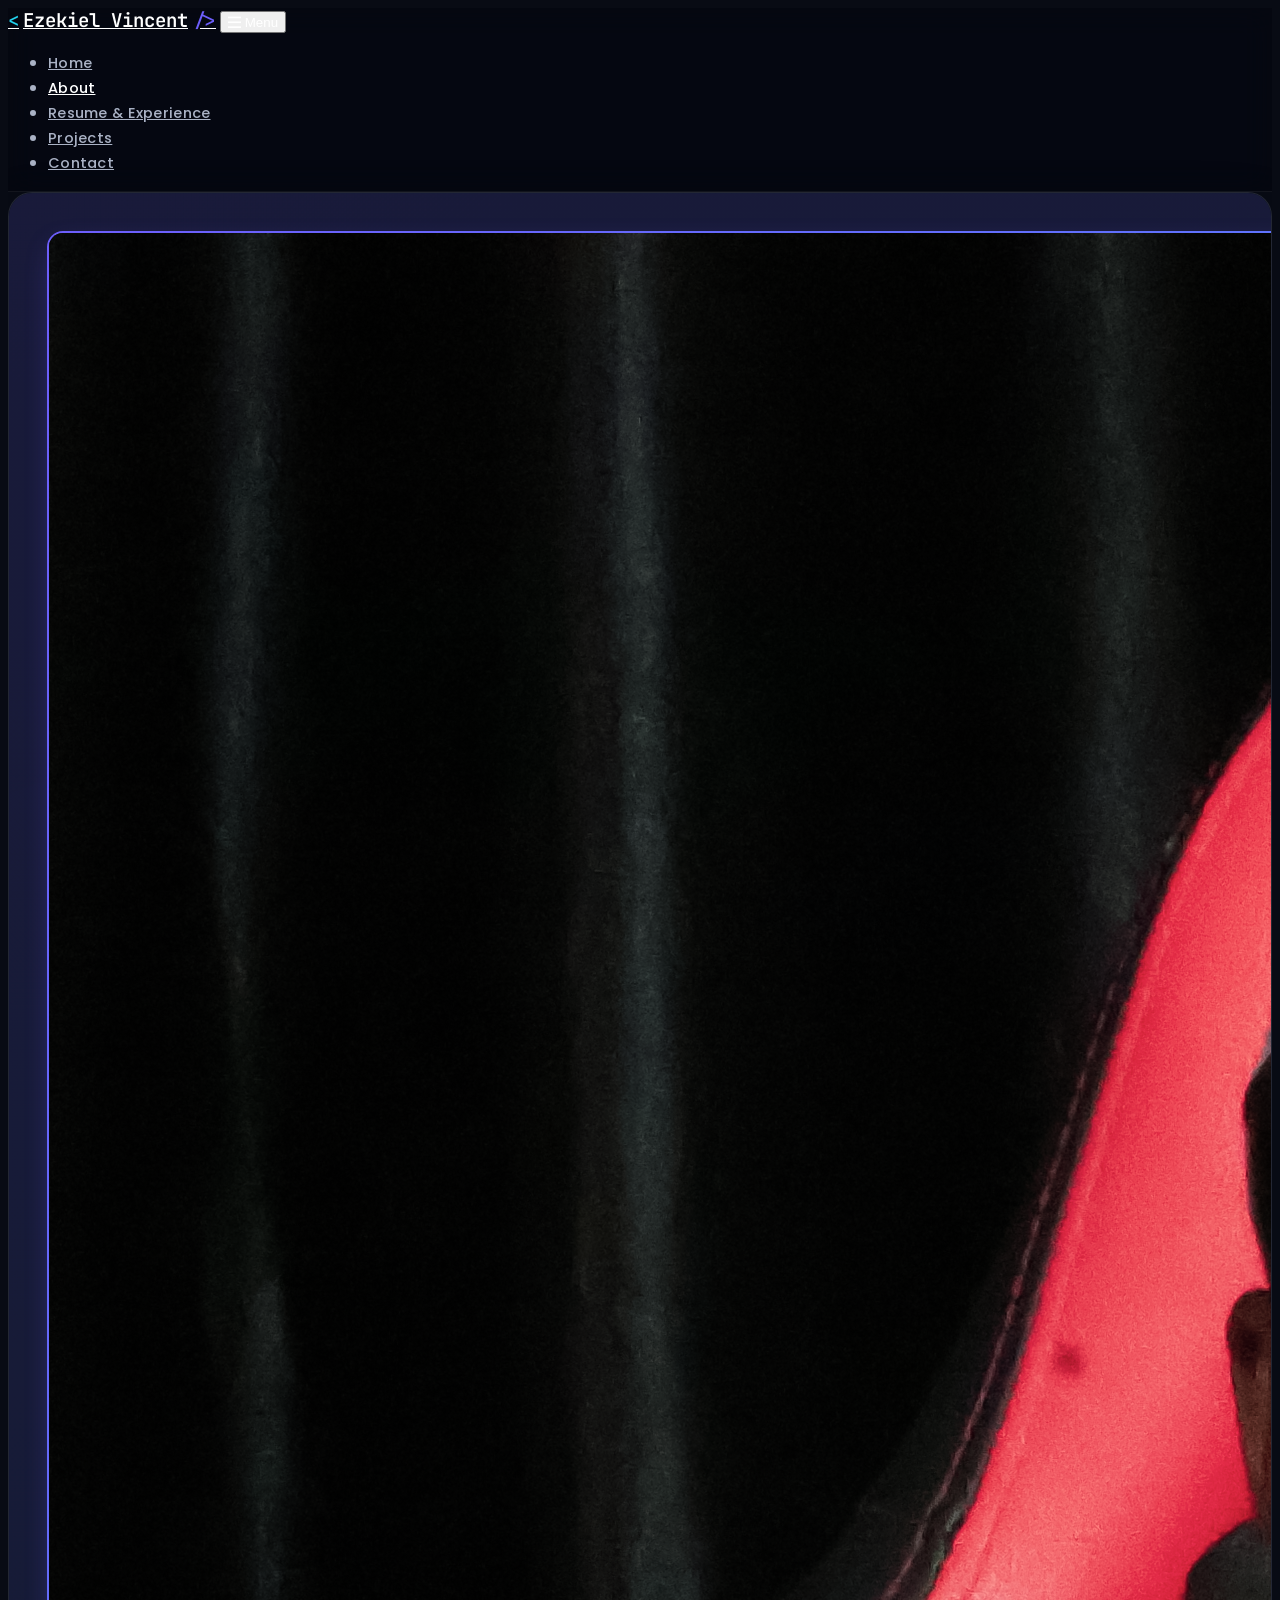
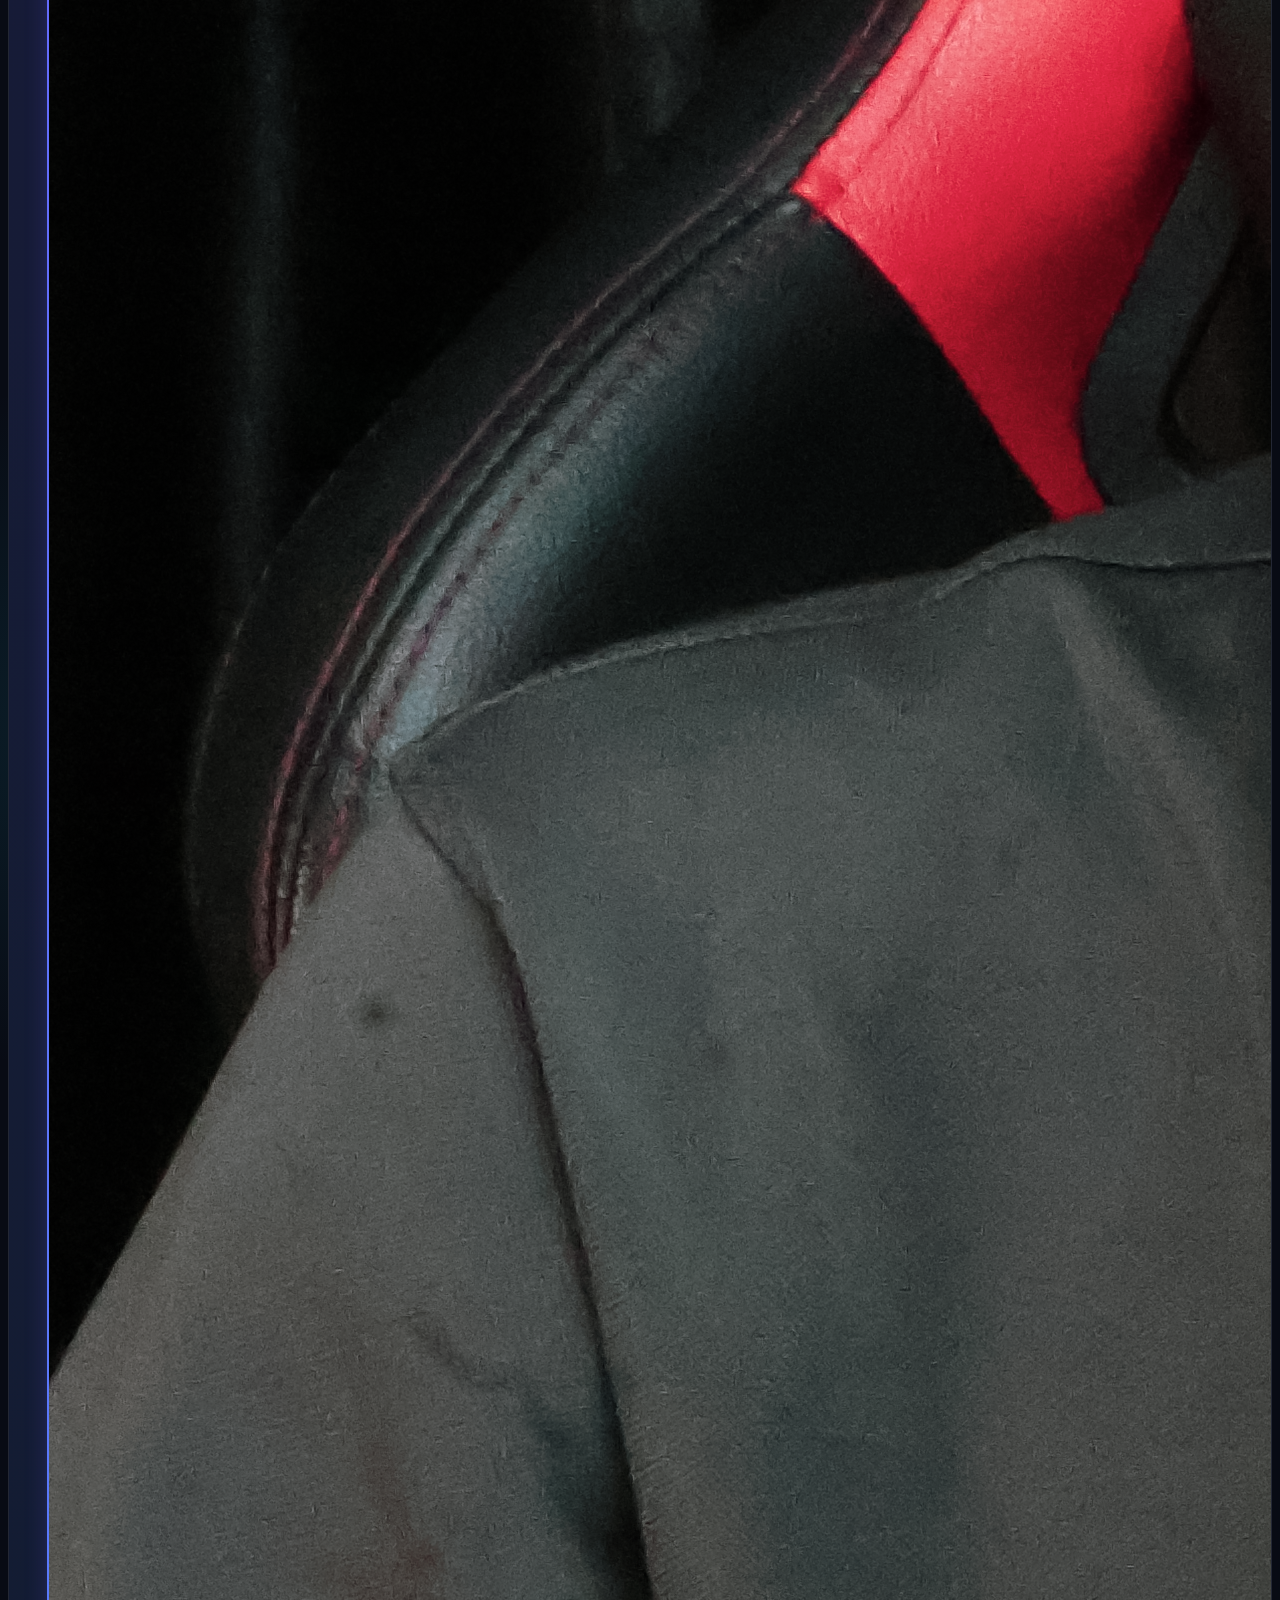
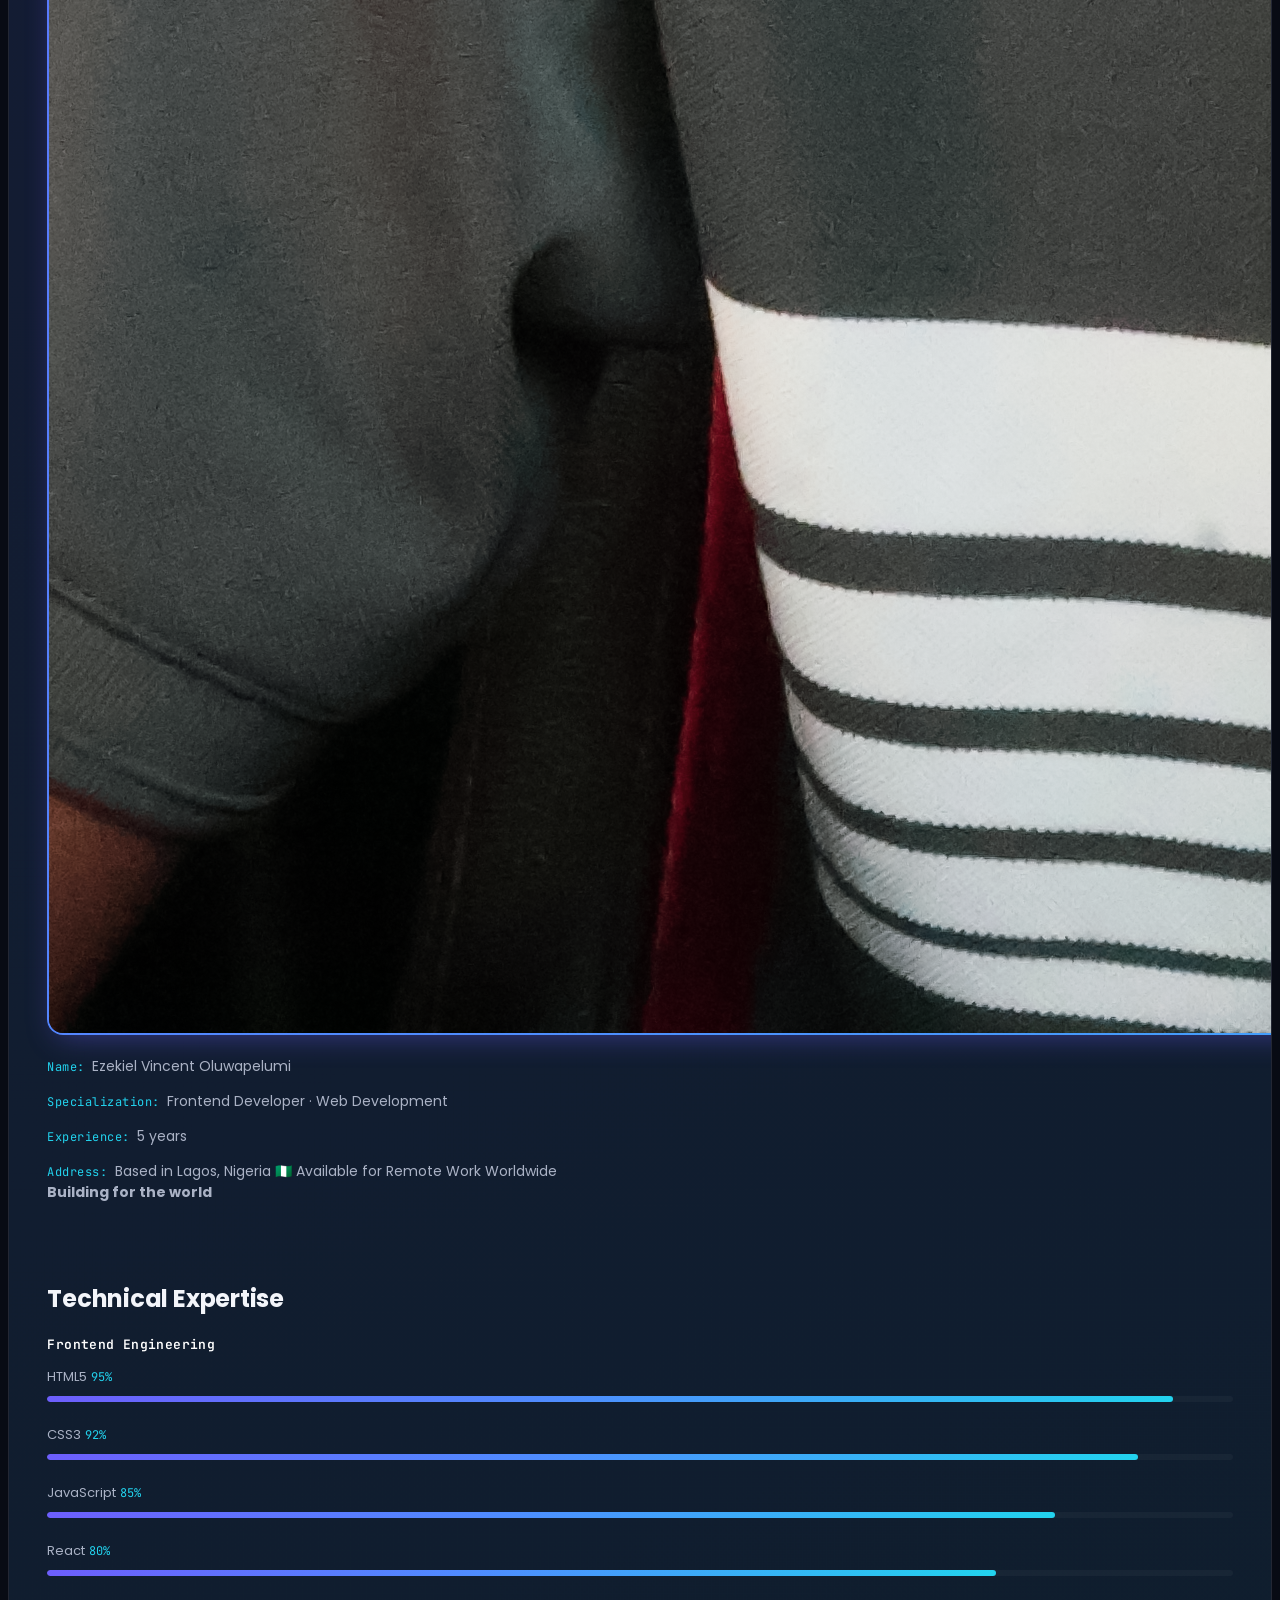
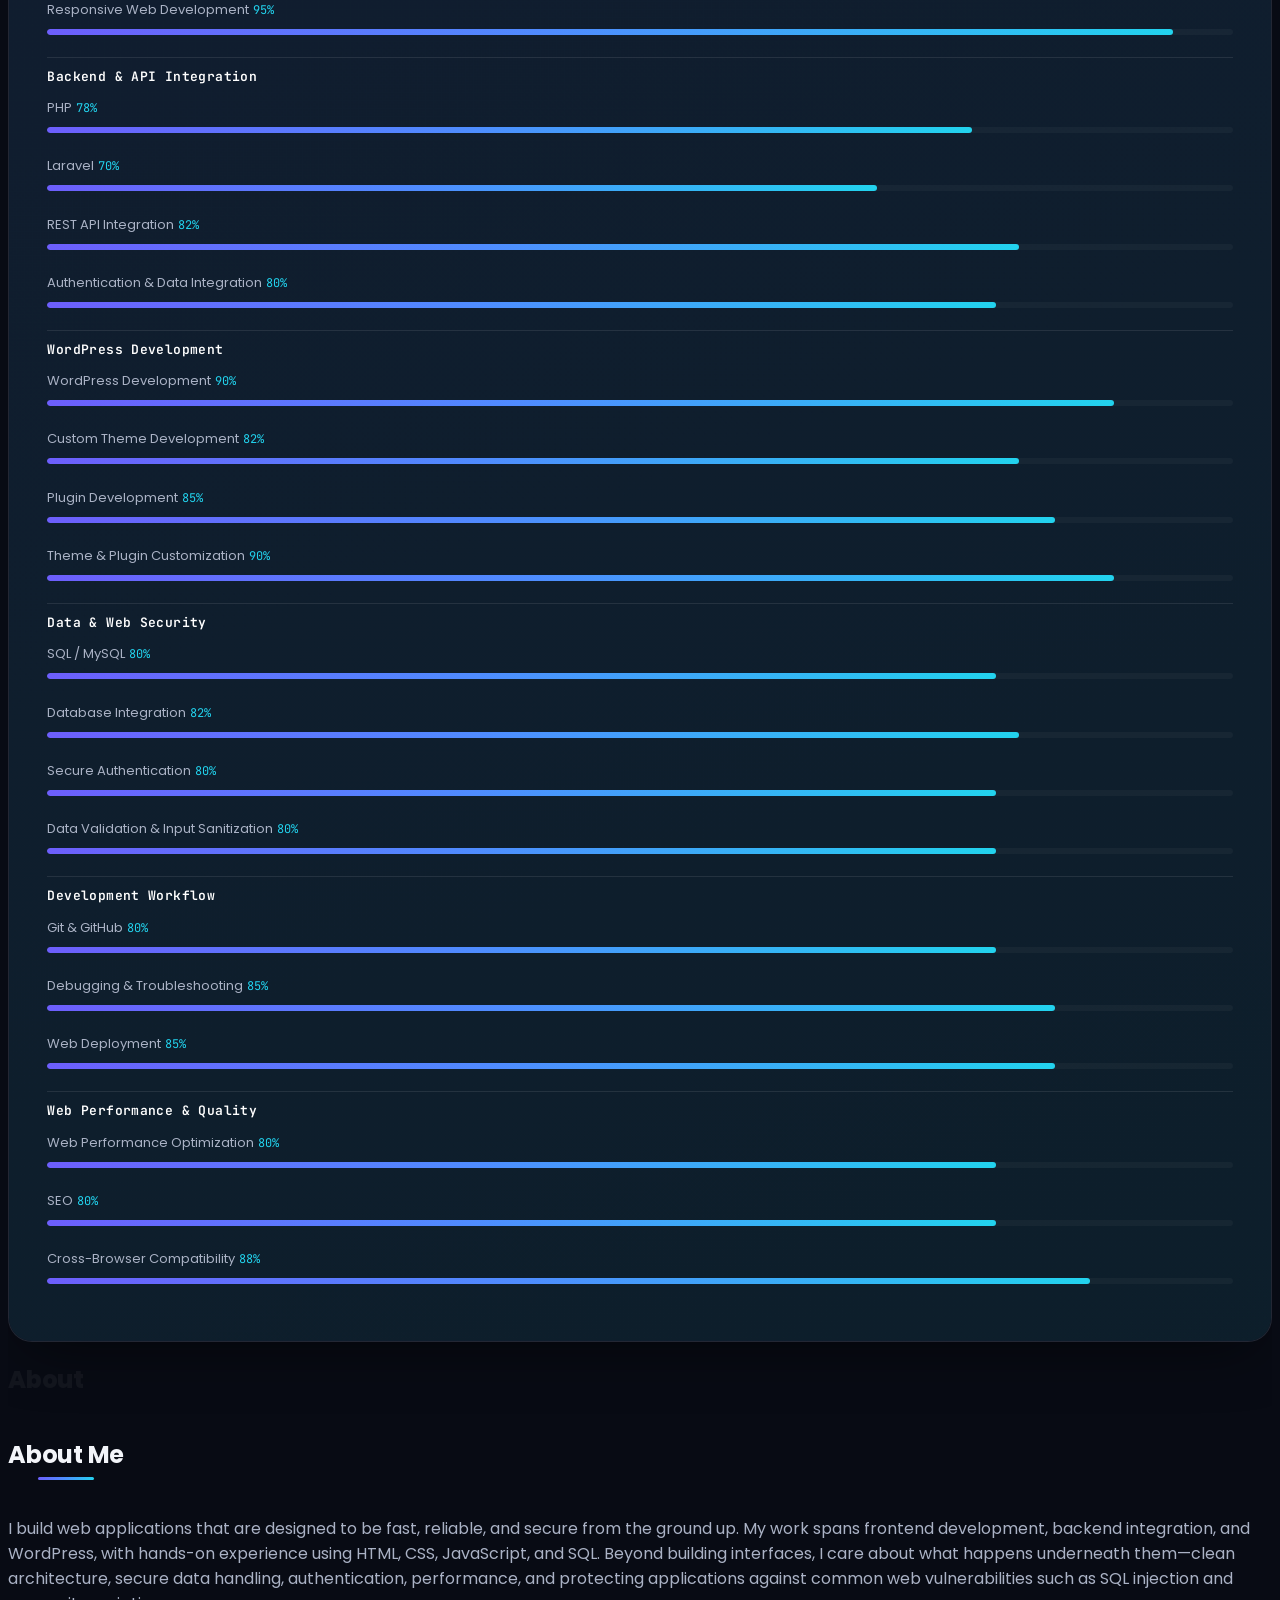
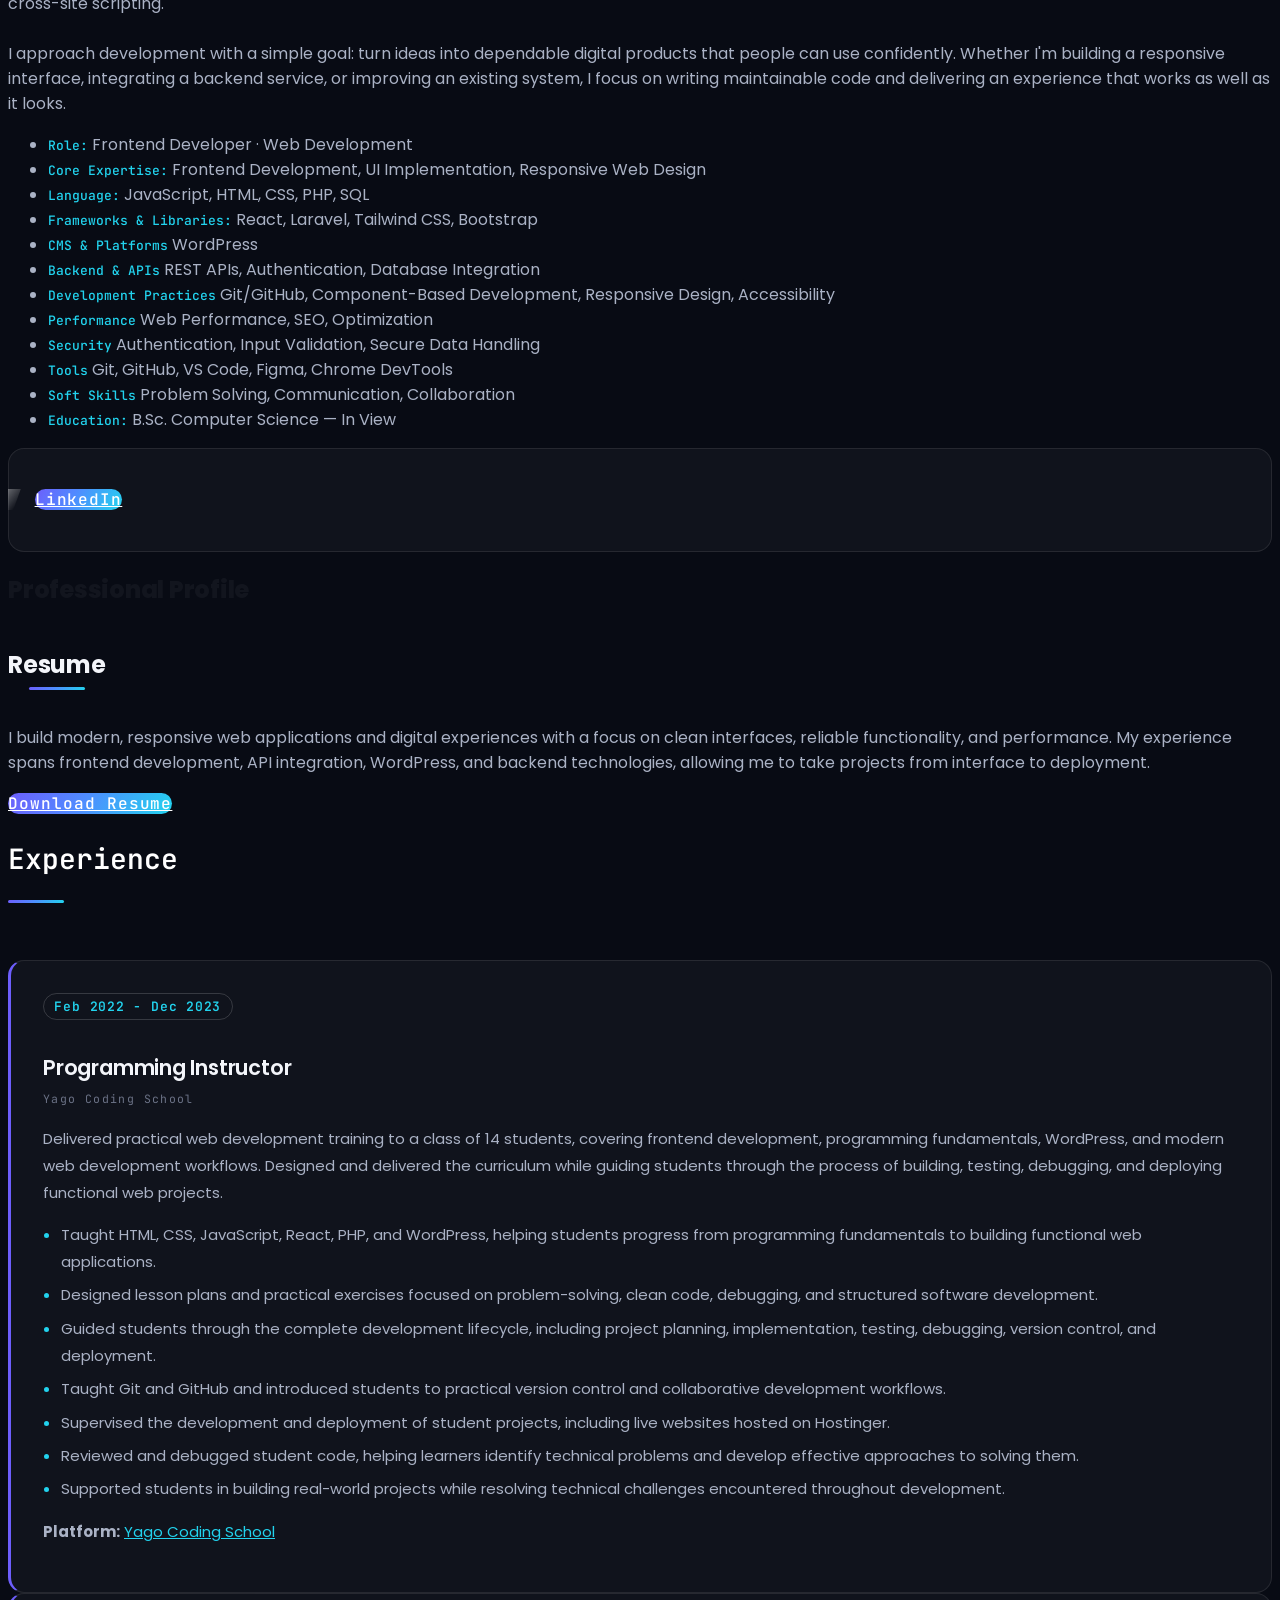
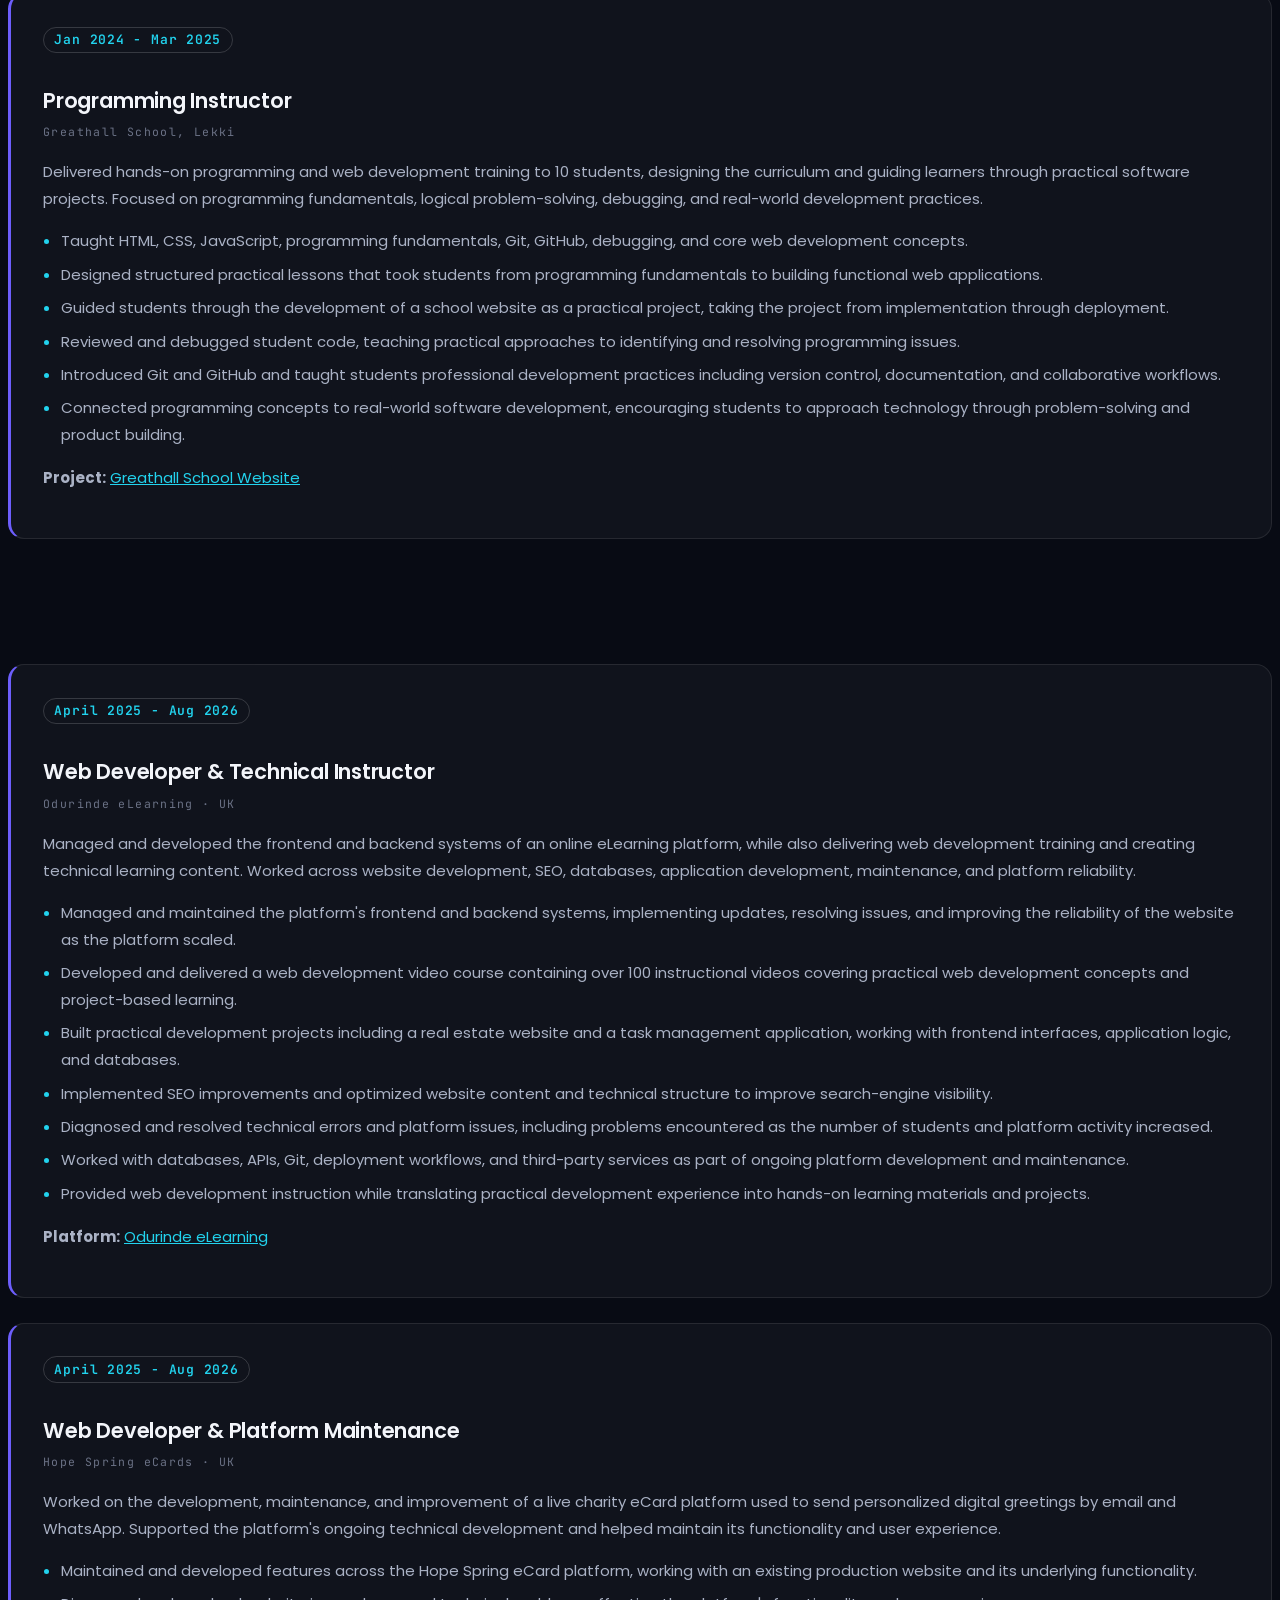
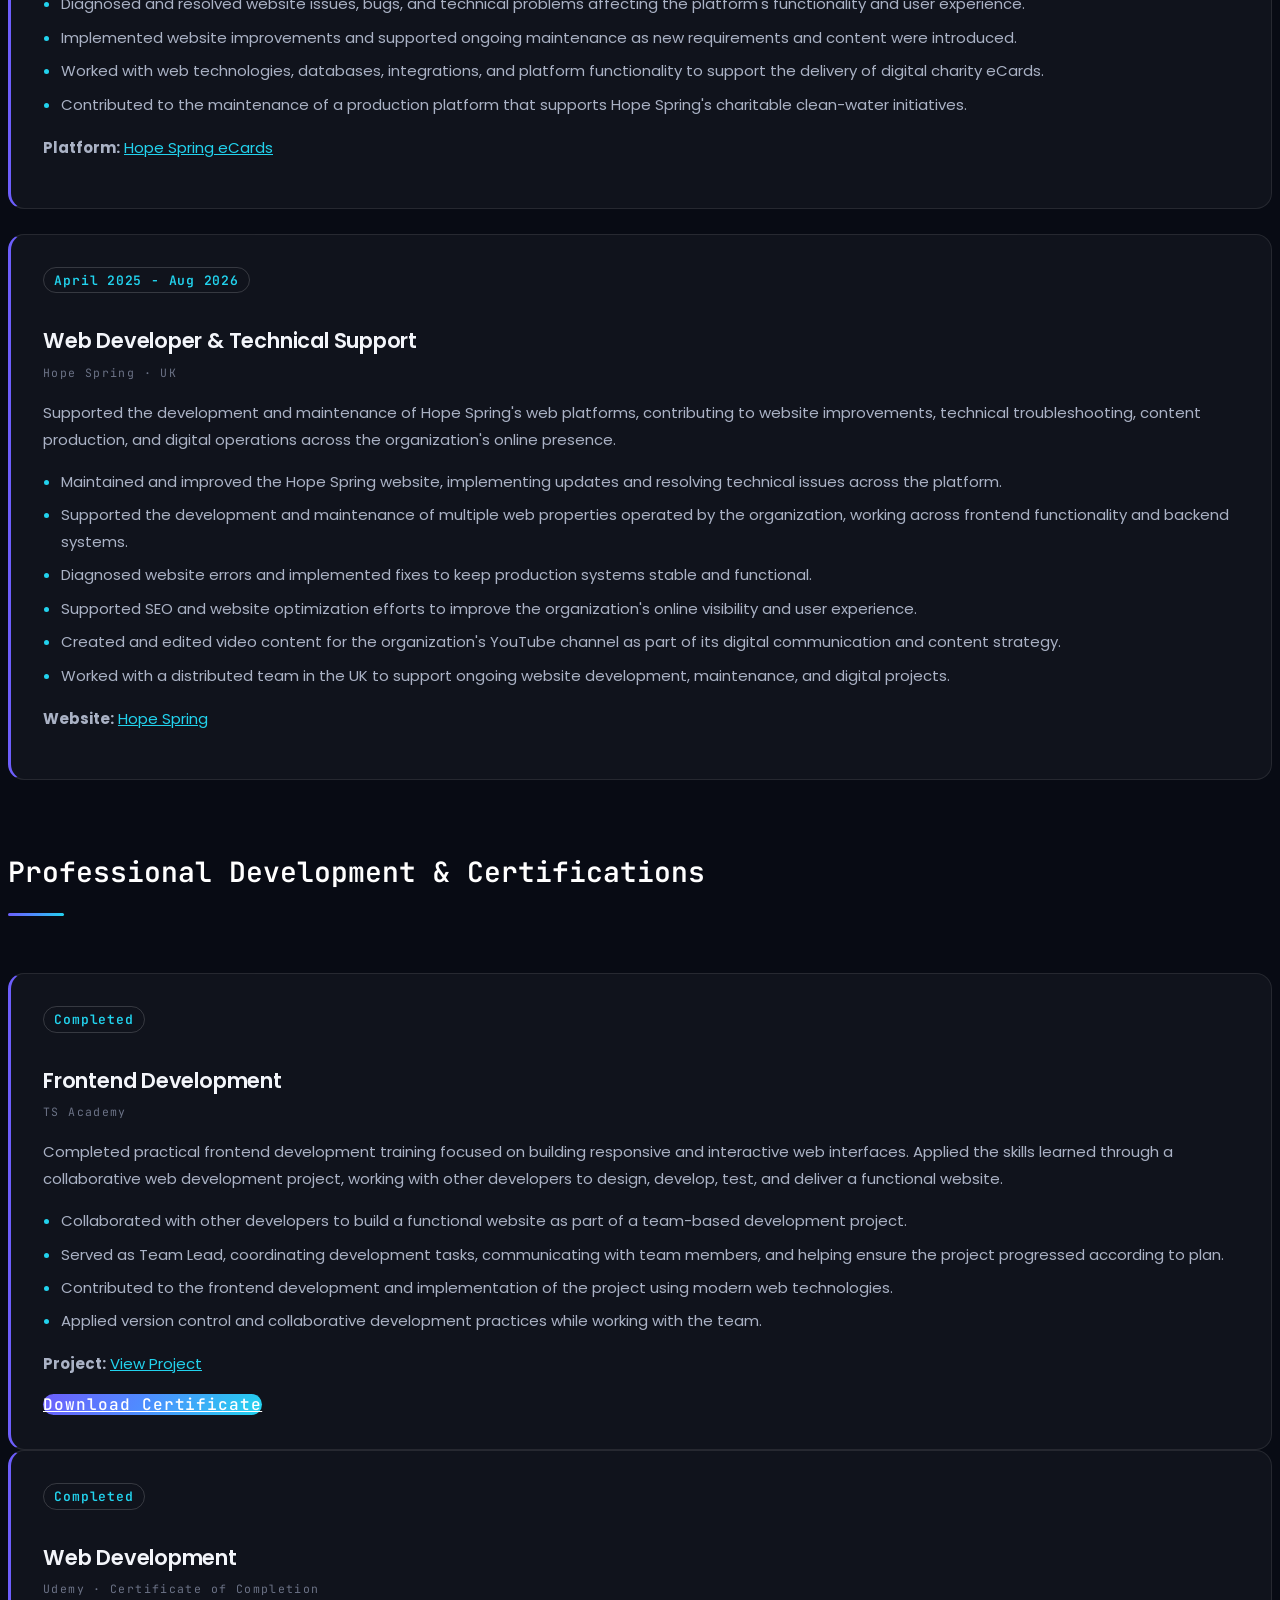
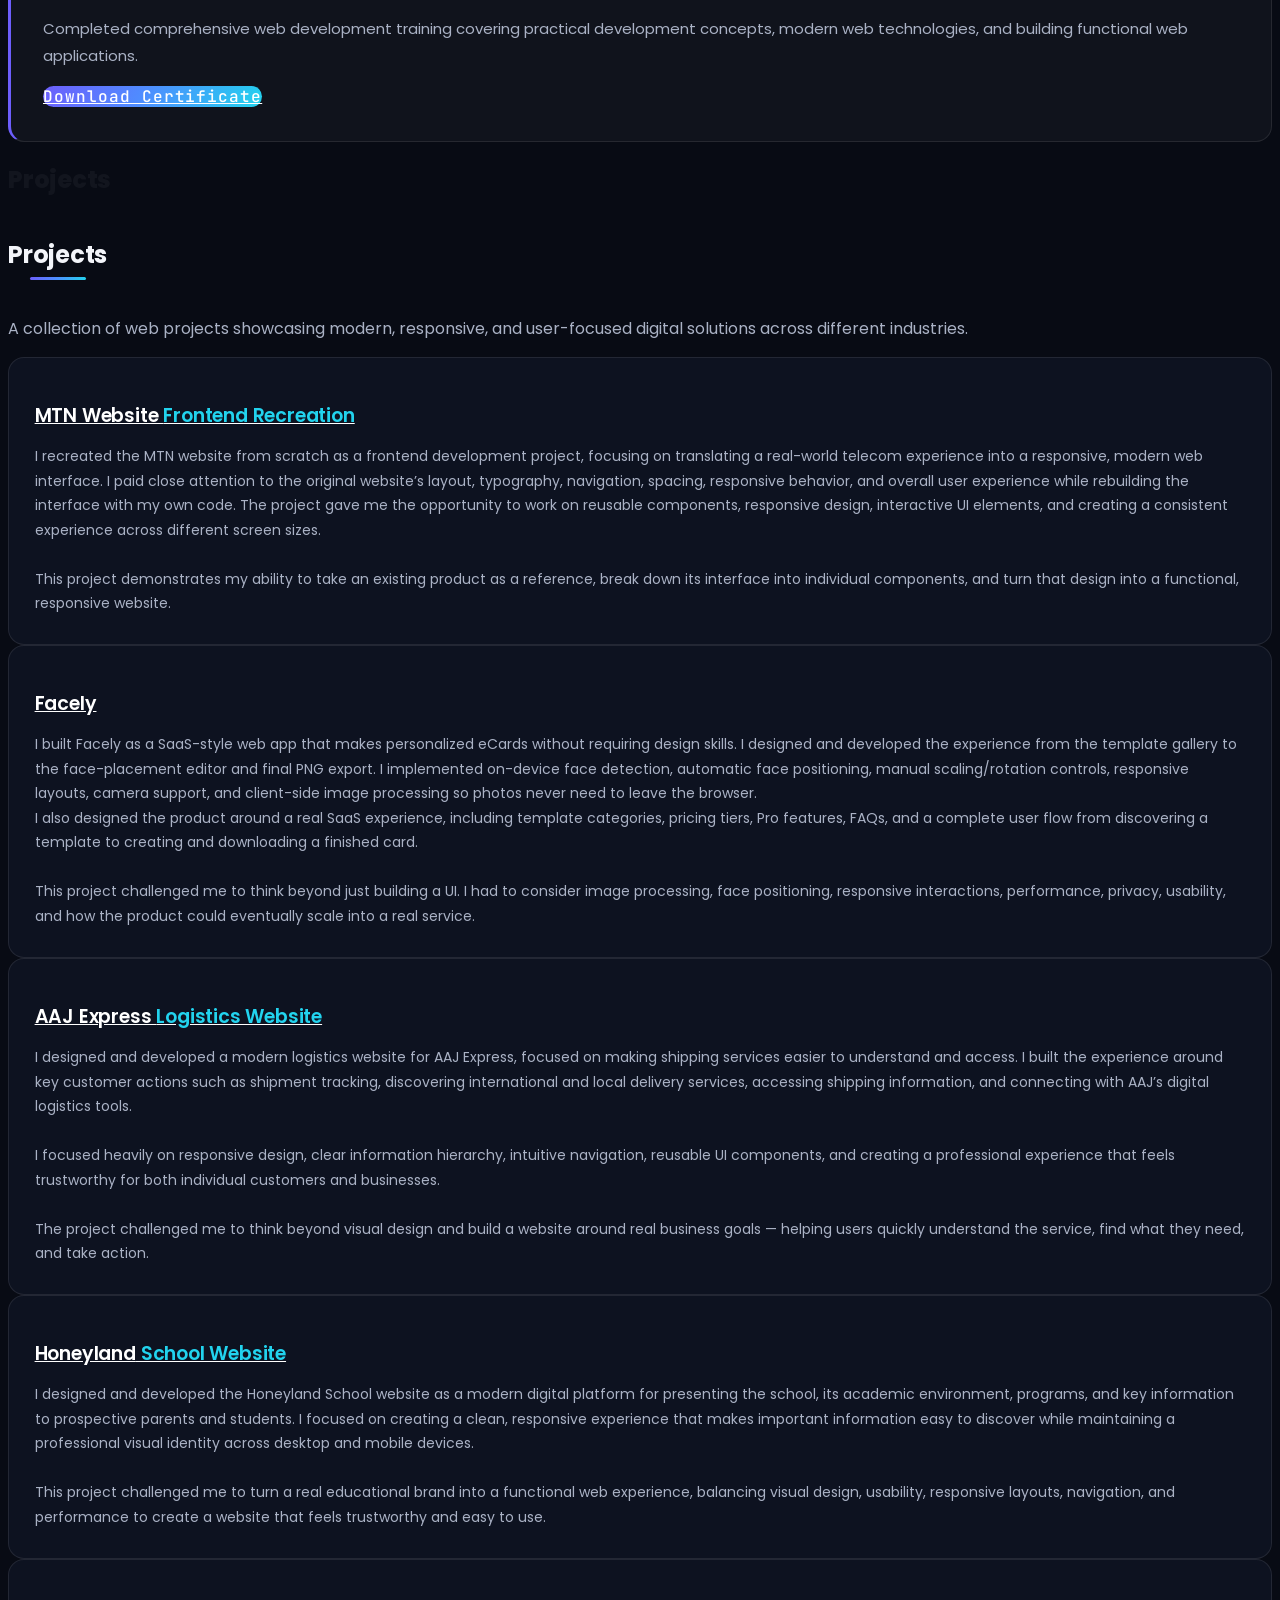
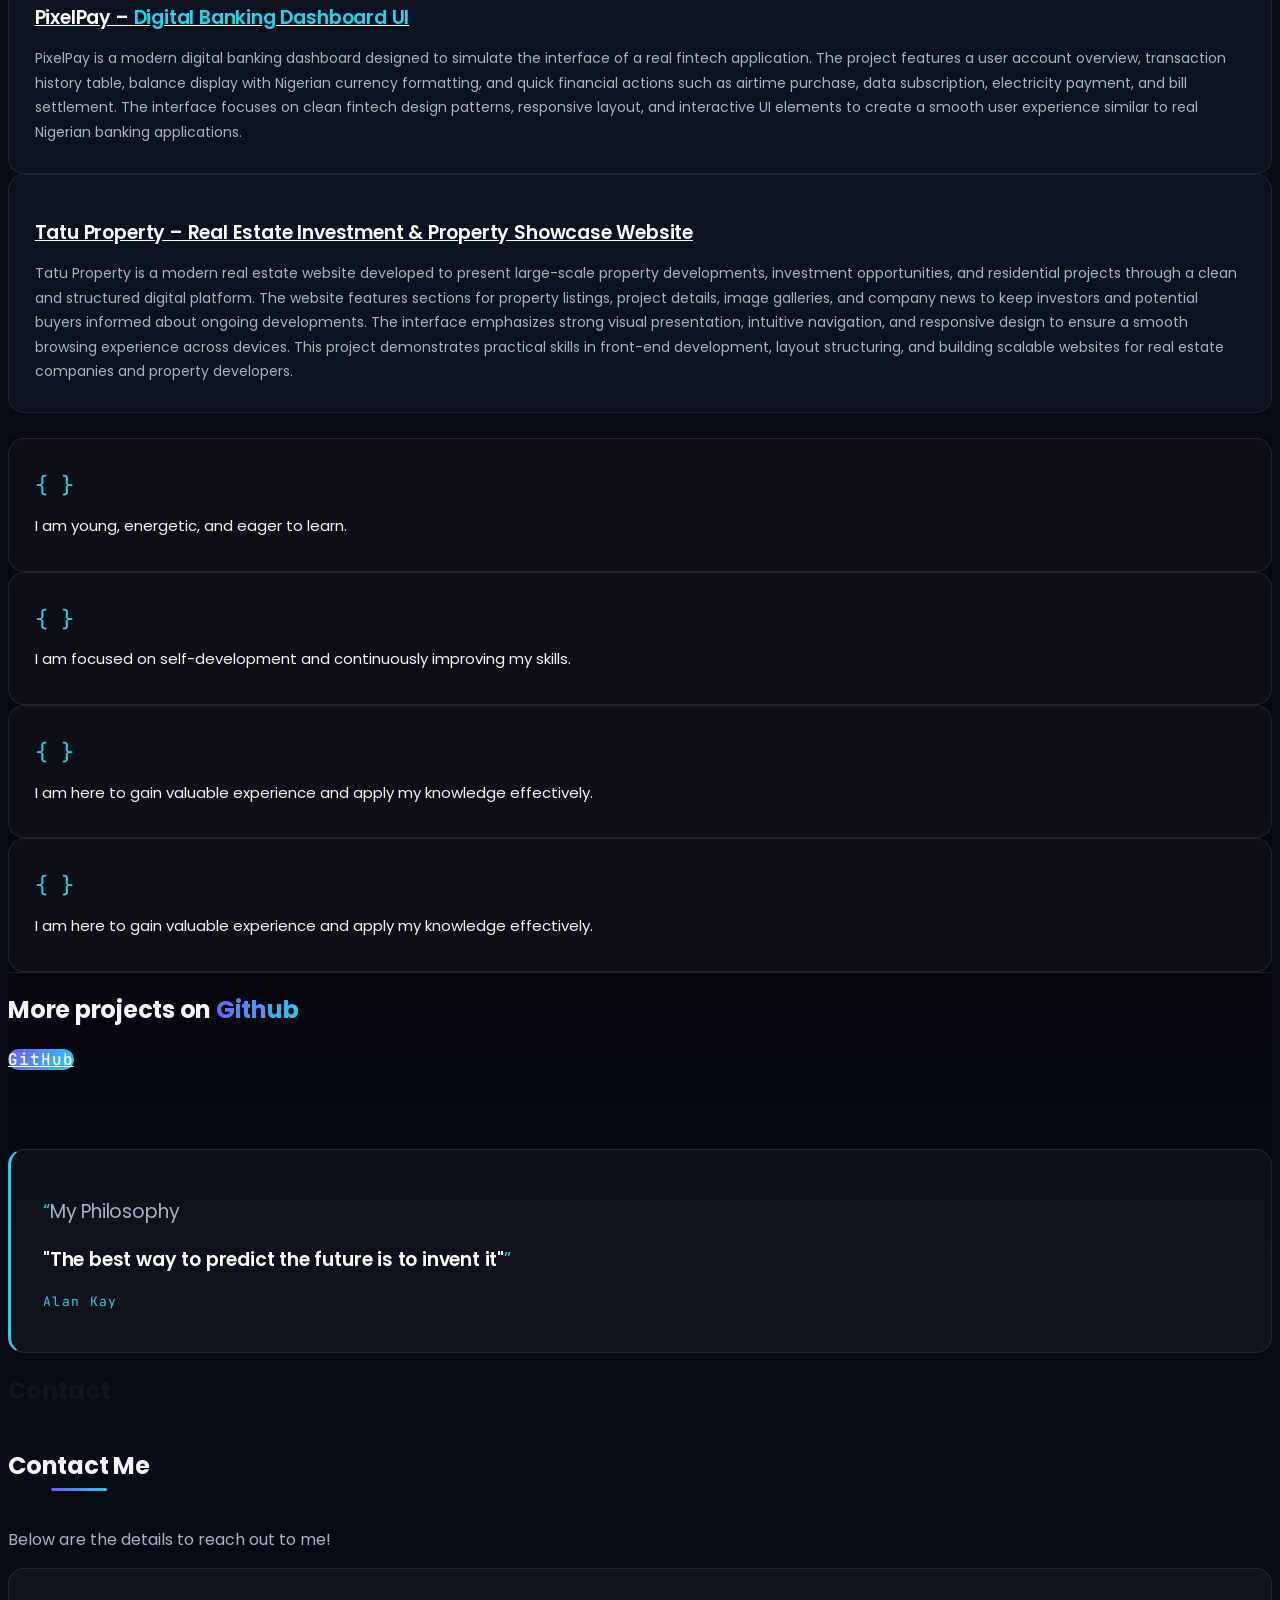
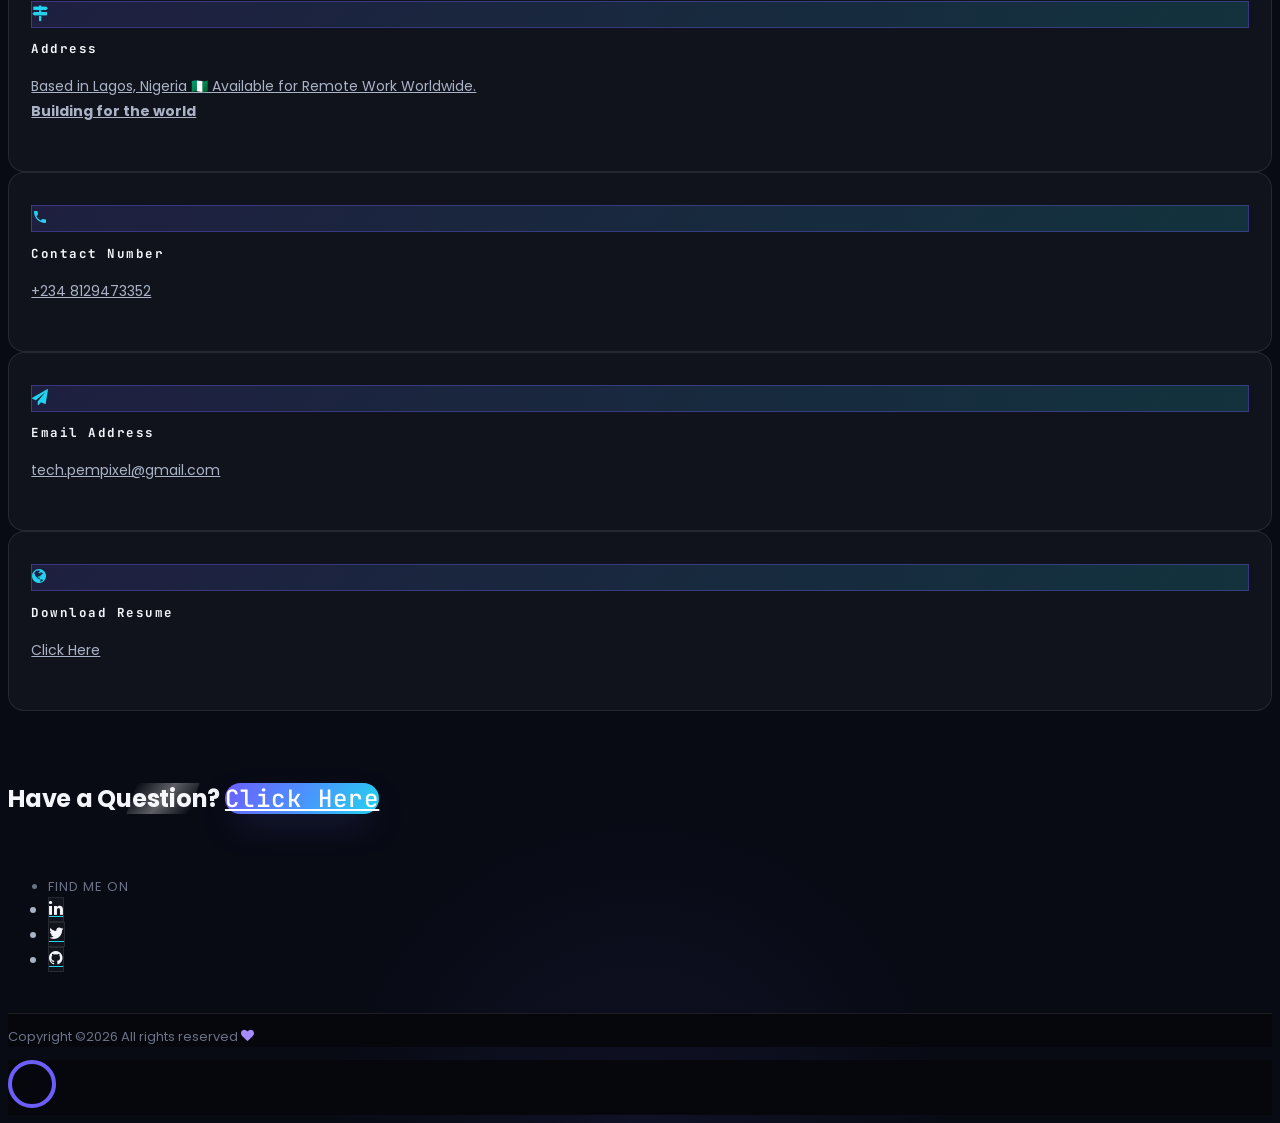
==== index.html @ 76e165cf "analytics feautures" ====
<!DOCTYPE html>
<html lang="en">
  <head>
    <title> Ezekiel Vincent Portfolio</title>

    <link rel="apple-touch-icon" sizes="180x180" href="/claude/favicon_io/apple-touch-icon.png">
    <link rel="icon" type="image/png" sizes="32x32" href="/claude/favicon_io/favicon-32x32.png">
    <link rel="icon" type="image/png" sizes="16x16" href="/claude/favicon_io/favicon-16x16.png">
    <link rel="manifest" href="/claude/favicon_io/site.webmanifest">

    <meta charset="utf-8">
    <meta name="viewport" content="width=device-width, initial-scale=1, shrink-to-fit=no">
    
    <link href="https://fonts.googleapis.com/css?family=Poppins:100,200,300,400,500,600,700,800,900" rel="stylesheet">
    <link href="https://fonts.googleapis.com/css2?family=JetBrains+Mono:wght@400;500;600&display=swap" rel="stylesheet">

    <link rel="stylesheet" href="css/open-iconic-bootstrap.min.css">
    <link rel="stylesheet" href="css/animate.css">
    
    <link rel="stylesheet" href="css/owl.carousel.min.css">
    <link rel="stylesheet" href="css/owl.theme.default.min.css">
    <link rel="stylesheet" href="css/magnific-popup.css">

    <link rel="stylesheet" href="css/aos.css">

    <link rel="stylesheet" href="css/ionicons.min.css">
    
    <link rel="stylesheet" href="css/flaticon.css">
    <link rel="stylesheet" href="css/icomoon.css">
    <link rel="stylesheet" href="css/style.css">



<style>

/*======================================
//--//-->   ABOUT
======================================*/

.about-mf .box-shadow-full {
  padding-top: 4rem;
  padding-bottom: 4rem;
}

.about-mf .about-img {
  margin-bottom: 2rem;
}

.about-mf .about-img img {
  margin-left: 10px;
}


.skill-mf .progress {
  /* background-color: #cde1f8; */
  margin: .5rem 0 1.2rem 0;
  border-radius: 0;
  height: .7rem;
}

.skill-mf .progress .progress-bar {
  height: .7rem;
  background-color: #ffbd39;
}


/* Animation styles */
#typing-animation {
  position: relative;
  font-size: 30px;
  font-weight: bold;
  color: rgb(255, 255, 255);
  overflow: hidden;
  white-space: nowrap;
  animation: typing 3s steps(20, end) infinite;
}

#typing-animation:before {
  content: "";
  /* position: absolute; */
  top: 0;
  left: 0;
  width: 0;
  height: 100%;
  background-color: #ccc;
  animation: typing-cursor 0.5s ease-in-out infinite;
}

@keyframes typing {
  from {
    width: 0;
  }
  to {
    width: 100%;
  }
}

@keyframes typing-cursor {
  from {
    width: 5px;
  }
  to {
    width: 0;
  }
}


/* project image zoom effect */

.zoom-effect {
  overflow: hidden;
  transition: transform 0.3s ease-out;
}

.zoom-effect:hover {
  transform: scale(1.1);
}


</style>

<link rel="stylesheet" href="css/redesign.css">

<!-- Vercel Web Analytics for HTML -->
<script>
  window.va = window.va || function () { (window.vaq = window.vaq || []).push(arguments); };
</script>
<script defer src="/_vercel/insights/script.js"></script>


  </head>
  <body data-spy="scroll" data-target=".site-navbar-target" data-offset="300">
	  
	  
    <nav class="navbar navbar-expand-lg navbar-dark ftco_navbar ftco-navbar-light site-navbar-target" id="ftco-navbar">
	    <div class="container">
	      <a class="navbar-brand" href="index.html">Ezekiel Vincent </a>
	      <button class="navbar-toggler js-fh5co-nav-toggle fh5co-nav-toggle" type="button" data-toggle="collapse" data-target="#ftco-nav" aria-controls="ftco-nav" aria-expanded="false" aria-label="Toggle navigation">
	        <span class="oi oi-menu"></span> Menu
	      </button>

	      <div class="collapse navbar-collapse" id="ftco-nav">
	        <ul class="navbar-nav nav ml-auto">
	          <li class="nav-item"><a href="#home-section" class="nav-link"><span>Home</span></a></li>
	          <li class="nav-item"><a href="#about-section" class="nav-link"><span>About</span></a></li>
	          <li class="nav-item"><a href="#resume-section" class="nav-link"><span>Resume & Experience</span></a></li>
	          <li class="nav-item"><a href="#project-section" class="nav-link"><span>Projects</span></a></li>
	          <li class="nav-item"><a href="#contact-section" class="nav-link"><span>Contact</span></a></li>
	        </ul>
	      </div>
	    </div>
	  </nav>
	  <section id="home-section" class="hero">
		  <div class="home-slider  owl-carousel">
	       <div class="slider-item ">
	      	<div class="overlay"></div>
	         <div class="container">
	          <div class="row d-md-flex no-gutters slider-text align-items-end justify-content-end" data-scrollax-parent="true">
				<div class="one-third js-fullheight order-md-last img" style="height: 300px; background-image: url(images/me.png);"> 
	          	 <div class="overlay"></div>
	          	</div>
		          <div class="one-forth d-flex  align-items-center ftco-animate" data-scrollax=" properties: { translateY: '70%' }">
		          	<div class="text">
		          		<span class="subheading">Your Next Web Developer Is Here!</span>
			            <h1 class="mb-4 mt-3">I'm <span>Ezekiel Vincent</span></h1>

						<!-- Element to contain animated typing -->
						<span id="typing-animation"></span>

						<script>

						const typingAnimationElement = document.getElementById('typing-animation');

						const typingTexts = [
						'Front-End Development',
						'Back-End Development',
						'Data management',
						'Wordpress Development',
						'SEO Integration',
						'UIUX Designer',
						'Website maintenance',
						'Theme and Plugin Customisation',
                        'Lead Generation',
                        'Email Marketing'
						];

						// Create a function to display the typing animation for a given text
						function playTypingAnimation(text) {
						// Loop through each character and add it to the element
						for (let i = 0; i < text.length; i++) {
							setTimeout(() => {
							typingAnimationElement.textContent += text[i];
							}, i * 200); // Increase the delay to slow down the typing animation
						}

						// Once the animation is complete, reset the text and start over
						setTimeout(() => {
							typingAnimationElement.textContent = '';
							playTypingAnimation(typingTexts[(typingTexts.indexOf(text) + 1) % typingTexts.length]);
						}, text.length * 200);
						}

						// Start the typing animation loop
						playTypingAnimation(typingTexts[0]);

						</script>

						<br>
						<br>
			            <h2>A Certified Web Developer</h2>
						<!-- <h2 class="d-flex" style="margin-bottom: 0">With over 5 years of experience</h2> -->
						<!-- <br> -->
			            <!-- <p><a href="https://www.youtube.com/@RishabhMishraOfficial" class="btn btn-primary py-3 px-4">YouTube</a> -->
							<p><a href="https://www.linkedin.com/in/ezekiel-vincent-635698315" class="btn btn-primary py-3 px-4">LinkedIn</a>  
							<a href="https://github.com/Pempixel-Web" class="btn btn-primary py-3 px-4">My works</a></p> <!-- for white and black buttonbtn btn-white btn-outline-white py-3 px-4-->
		            </div>
		          </div>
	        	</div>
	        </div>
	      </div>
		</div>
    </section>



    <section class="ftco-about img ftco-section ftco-no-pb" id="about-section">
    	<div class="container">
			<div class="row">
				<div class="row d-flex align-items-stretch">
				<!-- <div class="row d-flex"> -->
					<div class="col-md-6 col-lg-5 d-flex">
						<div class="img-about img d-flex align-items-stretch">
							<div class="overlay">
								<div class="row">
									<div class="col-sm-6 col-md-5">
									  <div class="about-img">
										<img src="images/me.png" class="img-fluid rounded b-shadow-a" alt="">
									  </div>
									</div>
									<!-- Details next to profile image -->
									<div class="col-sm-6 col-md-7">
									  <div class="about-info">
										<p><span class="title-s">Name: </span> <span> Ezekiel Vincent Oluwapelumi</span></p>
										<p><span class="title-s">Specialization: </span> <span>Frontend Developer · Web Development</span></p>
										<p><span class="title-s">Experience: </span> <span>5 years</span></p>
										<p><span class="title-s">Address: </span> <span>Based in Lagos, Nigeria 🇳🇬
Available for Remote Work Worldwide <br><b>Building for the world</b></span></p>
									  </div>
									</div>
								  </div>
<br>
<br>
								<h2 class="mb-4">Technical Expertise</h2>

<div class="skill-mf">

    <!-- Frontend Engineering -->
    <p class="title-s">Frontend Engineering</p>

    <span>HTML5</span>
    <span class="pull-right">95%</span>
    <div class="progress">
        <div class="progress-bar" role="progressbar" style="width: 95%;"
            aria-valuenow="95" aria-valuemin="0" aria-valuemax="100"></div>
    </div>

    <span>CSS3</span>
    <span class="pull-right">92%</span>
    <div class="progress">
        <div class="progress-bar" role="progressbar" style="width: 92%;"
            aria-valuenow="92" aria-valuemin="0" aria-valuemax="100"></div>
    </div>

    <span>JavaScript</span>
    <span class="pull-right">85%</span>
    <div class="progress">
        <div class="progress-bar" role="progressbar" style="width: 85%;"
            aria-valuenow="85" aria-valuemin="0" aria-valuemax="100"></div>
    </div>

    <span>React</span>
    <span class="pull-right">80%</span>
    <div class="progress">
        <div class="progress-bar" role="progressbar" style="width: 80%;"
            aria-valuenow="80" aria-valuemin="0" aria-valuemax="100"></div>
    </div>

    <span>Responsive Web Development</span>
    <span class="pull-right">95%</span>
    <div class="progress">
        <div class="progress-bar" role="progressbar" style="width: 95%;"
            aria-valuenow="95" aria-valuemin="0" aria-valuemax="100"></div>
    </div>

    <!-- Backend & API -->
    <p class="title-s mt-4">Backend & API Integration</p>

    <span>PHP</span>
    <span class="pull-right">78%</span>
    <div class="progress">
        <div class="progress-bar" role="progressbar" style="width: 78%;"
            aria-valuenow="78" aria-valuemin="0" aria-valuemax="100"></div>
    </div>

    <span>Laravel</span>
    <span class="pull-right">70%</span>
    <div class="progress">
        <div class="progress-bar" role="progressbar" style="width: 70%;"
            aria-valuenow="70" aria-valuemin="0" aria-valuemax="100"></div>
    </div>

    <span>REST API Integration</span>
    <span class="pull-right">82%</span>
    <div class="progress">
        <div class="progress-bar" role="progressbar" style="width: 82%;"
            aria-valuenow="82" aria-valuemin="0" aria-valuemax="100"></div>
    </div>

    <span>Authentication & Data Integration</span>
    <span class="pull-right">80%</span>
    <div class="progress">
        <div class="progress-bar" role="progressbar" style="width: 80%;"
            aria-valuenow="80" aria-valuemin="0" aria-valuemax="100"></div>
    </div>

    <!-- WordPress -->
    <p class="title-s mt-4">WordPress Development</p>

    <span>WordPress Development</span>
    <span class="pull-right">90%</span>
    <div class="progress">
        <div class="progress-bar" role="progressbar" style="width: 90%;"
            aria-valuenow="90" aria-valuemin="0" aria-valuemax="100"></div>
    </div>

    <span>Custom Theme Development</span>
    <span class="pull-right">82%</span>
    <div class="progress">
        <div class="progress-bar" role="progressbar" style="width: 82%;"
            aria-valuenow="82" aria-valuemin="0" aria-valuemax="100"></div>
    </div>

    <span>Plugin Development</span>
    <span class="pull-right">85%</span>
    <div class="progress">
        <div class="progress-bar" role="progressbar" style="width: 85%;"
            aria-valuenow="85" aria-valuemin="0" aria-valuemax="100"></div>
    </div>

    <span>Theme & Plugin Customization</span>
    <span class="pull-right">90%</span>
    <div class="progress">
        <div class="progress-bar" role="progressbar" style="width: 90%;"
            aria-valuenow="90" aria-valuemin="0" aria-valuemax="100"></div>
    </div>

    <!-- Data & Security -->
    <p class="title-s mt-4">Data & Web Security</p>

    <span>SQL / MySQL</span>
    <span class="pull-right">80%</span>
    <div class="progress">
        <div class="progress-bar" role="progressbar" style="width: 80%;"
            aria-valuenow="80" aria-valuemin="0" aria-valuemax="100"></div>
    </div>

    <span>Database Integration</span>
    <span class="pull-right">82%</span>
    <div class="progress">
        <div class="progress-bar" role="progressbar" style="width: 82%;"
            aria-valuenow="82" aria-valuemin="0" aria-valuemax="100"></div>
    </div>

    <span>Secure Authentication</span>
    <span class="pull-right">80%</span>
    <div class="progress">
        <div class="progress-bar" role="progressbar" style="width: 80%;"
            aria-valuenow="80" aria-valuemin="0" aria-valuemax="100"></div>
    </div>

    <span>Data Validation & Input Sanitization</span>
    <span class="pull-right">80%</span>
    <div class="progress">
        <div class="progress-bar" role="progressbar" style="width: 80%;"
            aria-valuenow="80" aria-valuemin="0" aria-valuemax="100"></div>
    </div>

    <!-- Development Workflow -->
    <p class="title-s mt-4">Development Workflow</p>

    <span>Git & GitHub</span>
    <span class="pull-right">80%</span>
    <div class="progress">
        <div class="progress-bar" role="progressbar" style="width: 80%;"
            aria-valuenow="80" aria-valuemin="0" aria-valuemax="100"></div>
    </div>

    <span>Debugging & Troubleshooting</span>
    <span class="pull-right">85%</span>
    <div class="progress">
        <div class="progress-bar" role="progressbar" style="width: 85%;"
            aria-valuenow="85" aria-valuemin="0" aria-valuemax="100"></div>
    </div>

    <span>Web Deployment</span>
    <span class="pull-right">85%</span>
    <div class="progress">
        <div class="progress-bar" role="progressbar" style="width: 85%;"
            aria-valuenow="85" aria-valuemin="0" aria-valuemax="100"></div>
    </div>

    <!-- Web Quality -->
    <p class="title-s mt-4">Web Performance & Quality</p>

    <span>Web Performance Optimization</span>
    <span class="pull-right">80%</span>
    <div class="progress">
        <div class="progress-bar" role="progressbar" style="width: 80%;"
            aria-valuenow="80" aria-valuemin="0" aria-valuemax="100"></div>
    </div>

    <span>SEO</span>
    <span class="pull-right">80%</span>
    <div class="progress">
        <div class="progress-bar" role="progressbar" style="width: 80%;"
            aria-valuenow="80" aria-valuemin="0" aria-valuemax="100"></div>
    </div>

    <span>Cross-Browser Compatibility</span>
    <span class="pull-right">88%</span>
    <div class="progress">
        <div class="progress-bar" role="progressbar" style="width: 88%;"
            aria-valuenow="88" aria-valuemin="0" aria-valuemax="100"></div>
    </div>

</div>
								  <!-- Development Tools -->
							</div>
						</div>
					</div>
					
					<div class="col-md-6 col-lg-7 pl-lg-5 pb-5">
						<div class="row justify-content-start pb-3">
							<div class="col-md-12 heading-section ftco-animate">
								
								<h1 class="big">About</h1>
								<h2 class="mb-4">About Me</h2>
								
								<p>
									I build web applications that are designed to be fast, reliable, and secure from the ground up. My work spans frontend development, backend integration, and WordPress, with hands-on experience using HTML, CSS, JavaScript, and SQL.

Beyond building interfaces, I care about what happens underneath them—clean architecture, secure data handling, authentication, performance, and protecting applications against common web vulnerabilities such as SQL injection and cross-site scripting.
<br>
<br>
I approach development with a simple goal: turn ideas into dependable digital products that people can use confidently. Whether I'm building a responsive interface, integrating a backend service, or improving an existing system, I focus on writing maintainable code and delivering an experience that works as well as it looks.

								</p>
								<ul class="about-info mt-4 px-md-0 px-2">
									<li class="d-flex"><span>Role:</span> <span>Frontend Developer · Web Development</span></li>
									<li class="d-flex"><span>Core Expertise:</span> <span>Frontend Development, UI Implementation, Responsive Web Design</span></li>
									<li class="d-flex"><span>Language:</span> <span>JavaScript, HTML, CSS, PHP, SQL</span></li>
									<li class="d-flex"><span>Frameworks & Libraries:</span> <span>React, Laravel, Tailwind CSS, Bootstrap</span></li>
									<li class="d-flex"><span>CMS & Platforms</span> <span>WordPress</span></li>
									<li class="d-flex"><span>Backend & APIs</span> <span>REST APIs, Authentication, Database Integration</span></li>
									<li class="d-flex"><span>Development Practices</span> <span>Git/GitHub, Component-Based Development, Responsive Design, Accessibility</span></li>
									<li class="d-flex"><span>Performance</span> <span>Web Performance, SEO, Optimization</span></li>
									<li class="d-flex"><span>Security</span> <span>Authentication, Input Validation, Secure Data Handling</span></li>
									<li class="d-flex"><span>Tools</span> <span>Git, GitHub, VS Code, Figma, Chrome DevTools</span></li>
									<li class="d-flex"><span>Soft Skills</span> <span>Problem Solving, Communication, Collaboration</span></li>
									<li class="d-flex"><span>Education:</span> <span>B.Sc. Computer Science — In View</span></li>
																	</ul>
							</div>
						</div>


						<div class="counter-wrap ftco-animate d-flex mt-md-3">
							<div class="textI'">
								<!-- <p class="mb-4">
									<span class="number" data-number="4">0</span> <span>+</span>
									<span>&nbsp; Projects completed</span>
								</p> -->
								<p><a href="https://www.linkedin.com/in/ezekiel-vincent-635698315" class="btn btn-primary py-3 px-3">LinkedIn</a></p>
							</div>
						</div>
					</div>
				</div>
			</div>
		</div>
    </section>



	
    <section class="ftco-section ftco-no-pb" id="resume-section">
    	<div class="container">
    		<div class="row justify-content-center pb-5">
          <div class="col-md-10 heading-section text-center ftco-animate">
          	<h1 class="big big-2">Professional Profile</h1>
            <h2 class="mb-4">Resume</h2>
            <p>I build modern, responsive web applications and digital experiences with a focus on clean interfaces, reliable functionality, and performance. My experience spans frontend development, API integration, WordPress, and backend technologies, allowing me to take projects from interface to deployment.</p>
			<div class="row justify-content-center mt-5">
				<div class="col-md-6 text-center ftco-animate">
					<p><a href="https://drive.google.com/file/d/14lGkr-fkpWCv7ZLXQa_A-XYrLDye-sKT/view?usp=sharing" class="btn btn-primary py-3 px-3">Download Resume</a></p>
				</div>
			</div>
          </div>
        </div>


		<div class="row">
			<h1 class="big-4">Experience</h1>
			<div class="underline"></div>
		</div>
		<br>
		
		<div class="row">

    <!-- Yago Coding School -->
    <div class="col-md-6">
        <div class="resume-wrap ftco-animate">
            <span class="date">Feb 2022 - Dec 2023</span>

            <h2>Programming Instructor</h2>
            <span class="position">Yago Coding School</span>

            <p class="mt-4">
                Delivered practical web development training to a class of 14 students,
                covering frontend development, programming fundamentals, WordPress,
                and modern web development workflows. Designed and delivered the
                curriculum while guiding students through the process of building,
                testing, debugging, and deploying functional web projects.
            </p>

            <ul>
                <li>
                    Taught HTML, CSS, JavaScript, React, PHP, and WordPress,
                    helping students progress from programming fundamentals to
                    building functional web applications.
                </li>

                <li>
                    Designed lesson plans and practical exercises focused on
                    problem-solving, clean code, debugging, and structured
                    software development.
                </li>

                <li>
                    Guided students through the complete development lifecycle,
                    including project planning, implementation, testing,
                    debugging, version control, and deployment.
                </li>

                <li>
                    Taught Git and GitHub and introduced students to practical
                    version control and collaborative development workflows.
                </li>

                <li>
                    Supervised the development and deployment of student projects,
                    including live websites hosted on Hostinger.
                </li>

                <li>
                    Reviewed and debugged student code, helping learners identify
                    technical problems and develop effective approaches to solving them.
                </li>

                <li>
                    Supported students in building real-world projects while
                    resolving technical challenges encountered throughout development.
                </li>
            </ul>

			            <p class="mt-3">
                <strong>Platform:</strong>
                <a href="https://codingschool.ng/" target="_blank" rel="noopener noreferrer">
                    Yago Coding School
                </a>
            </p>

        </div>
    </div>


    <!-- Greathall School -->
    <div class="col-md-6">
        <div class="resume-wrap ftco-animate">
            <span class="date">Jan 2024 - Mar 2025</span>

            <h2>Programming Instructor</h2>
            <span class="position">Greathall School, Lekki</span>

            <p class="mt-4">
                Delivered hands-on programming and web development training to
                10 students, designing the curriculum and guiding learners through
                practical software projects. Focused on programming fundamentals,
                logical problem-solving, debugging, and real-world development practices.
            </p>

            <ul>
                <li>
                    Taught HTML, CSS, JavaScript, programming fundamentals,
                    Git, GitHub, debugging, and core web development concepts.
                </li>

                <li>
                    Designed structured practical lessons that took students
                    from programming fundamentals to building functional web applications.
                </li>

                <li>
                    Guided students through the development of a school website
                    as a practical project, taking the project from implementation
                    through deployment.
                </li>

                <li>
                    Reviewed and debugged student code, teaching practical approaches
                    to identifying and resolving programming issues.
                </li>

                <li>
                    Introduced Git and GitHub and taught students professional
                    development practices including version control, documentation,
                    and collaborative workflows.
                </li>

                <li>
                    Connected programming concepts to real-world software development,
                    encouraging students to approach technology through problem-solving
                    and product building.
                </li>
            </ul>

            <p class="mt-3">
                <strong>Project:</strong>
                <a href="https://www.greathallschool.com/" target="_blank" rel="noopener noreferrer">
                    Greathall School Website
                </a>
            </p>

        </div>
    </div>
<br>

<br>
<br>
<br>
<br>

    <!-- Odurinde eLearning -->
    <div class="col-md-6">
        <div class="resume-wrap ftco-animate">
            <span class="date">April 2025 - Aug 2026</span>

            <h2>Web Developer & Technical Instructor</h2>
            <span class="position">Odurinde eLearning · UK</span>

            <p class="mt-4">
                Managed and developed the frontend and backend systems of an
                online eLearning platform, while also delivering web development
                training and creating technical learning content. Worked across
                website development, SEO, databases, application development,
                maintenance, and platform reliability.
            </p>

            <ul>
                <li>
                    Managed and maintained the platform's frontend and backend
                    systems, implementing updates, resolving issues, and improving
                    the reliability of the website as the platform scaled.
                </li>

                <li>
                    Developed and delivered a web development video course containing
                    over 100 instructional videos covering practical web development
                    concepts and project-based learning.
                </li>

                <li>
                    Built practical development projects including a real estate
                    website and a task management application, working with frontend
                    interfaces, application logic, and databases.
                </li>

                <li>
                    Implemented SEO improvements and optimized website content and
                    technical structure to improve search-engine visibility.
                </li>

                <li>
                    Diagnosed and resolved technical errors and platform issues,
                    including problems encountered as the number of students and
                    platform activity increased.
                </li>

                <li>
                    Worked with databases, APIs, Git, deployment workflows, and
                    third-party services as part of ongoing platform development
                    and maintenance.
                </li>

                <li>
                    Provided web development instruction while translating practical
                    development experience into hands-on learning materials and projects.
                </li>
            </ul>

            <p class="mt-3">
                <strong>Platform:</strong>
                <a href="https://www.odurinde.com/" target="_blank" rel="noopener noreferrer">
                    Odurinde eLearning
                </a>
            </p>

        </div>
    </div>

<br>
    <!-- Hope Spring eCards -->
    <div class="col-md-6">
        <div class="resume-wrap ftco-animate">
            <span class="date">April 2025 - Aug 2026</span>

            <h2>Web Developer & Platform Maintenance</h2>
            <span class="position">Hope Spring eCards · UK</span>

            <p class="mt-4">
                Worked on the development, maintenance, and improvement of a live
                charity eCard platform used to send personalized digital greetings
                by email and WhatsApp. Supported the platform's ongoing technical
                development and helped maintain its functionality and user experience.
            </p>

            <ul>
                <li>
                    Maintained and developed features across the Hope Spring
                    eCard platform, working with an existing production website
                    and its underlying functionality.
                </li>

                <li>
                    Diagnosed and resolved website issues, bugs, and technical
                    problems affecting the platform's functionality and user experience.
                </li>

                <li>
                    Implemented website improvements and supported ongoing
                    maintenance as new requirements and content were introduced.
                </li>

                <li>
                    Worked with web technologies, databases, integrations, and
                    platform functionality to support the delivery of digital
                    charity eCards.
                </li>

                <li>
                    Contributed to the maintenance of a production platform that
                    supports Hope Spring's charitable clean-water initiatives.
                </li>
            </ul>

            <p class="mt-3">
                <strong>Platform:</strong>
                <a href="https://ecards.hopespring.org.uk/" target="_blank" rel="noopener noreferrer">
                    Hope Spring eCards
                </a>
            </p>

        </div>
    </div>

<br>
    <!-- Hope Spring -->    
    <div class="col-md-6">
        <div class="resume-wrap ftco-animate">
            <span class="date">April 2025 - Aug 2026</span>

            <h2>Web Developer & Technical Support</h2>
            <span class="position">Hope Spring · UK</span>

            <p class="mt-4">
                Supported the development and maintenance of Hope Spring's web
                platforms, contributing to website improvements, technical
                troubleshooting, content production, and digital operations
                across the organization's online presence.
            </p>

            <ul>
                <li>
                    Maintained and improved the Hope Spring website, implementing
                    updates and resolving technical issues across the platform.
                </li>

                <li>
                    Supported the development and maintenance of multiple web
                    properties operated by the organization, working across
                    frontend functionality and backend systems.
                </li>

                <li>
                    Diagnosed website errors and implemented fixes to keep
                    production systems stable and functional.
                </li>

                <li>
                    Supported SEO and website optimization efforts to improve
                    the organization's online visibility and user experience.
                </li>

                <li>
                    Created and edited video content for the organization's
                    YouTube channel as part of its digital communication and
                    content strategy.
                </li>

                <li>
                    Worked with a distributed team in the UK to support ongoing
                    website development, maintenance, and digital projects.
                </li>
            </ul>

            <p class="mt-3">
                <strong>Website:</strong>
                <a href="https://www.hopespring.org.uk/" target="_blank" rel="noopener noreferrer">
                    Hope Spring 
                </a>
            </p>

        </div>
    </div>

</div>

		<br>
		<br>

		<style>
			.resume-wrap {
				height: 100%; /* Adjust this value as needed */
			}
		</style>
		<!-- =========================
     PROFESSIONAL DEVELOPMENT
     & CERTIFICATIONS
========================= -->

<div class="row mt-5">
    <h1 class="big-4">Professional Development & Certifications</h1>
    <div class="underline"></div>
</div>
<br>

<div class="row">

    <!-- TS Academy -->
<div class="col-md-6">
    <div class="resume-wrap ftco-animate">

        <span class="date">Completed</span>

        <h2>Frontend Development</h2>

        <span class="position">
            TS Academy
        </span>

        <p class="mt-4">
            Completed practical frontend development training focused on
            building responsive and interactive web interfaces. Applied
            the skills learned through a collaborative web development
            project, working with other developers to design, develop,
            test, and deliver a functional website.
        </p>

        <ul>
            <li>
                Collaborated with other developers to build a functional
                website as part of a team-based development project.
            </li>

            <li>
                Served as Team Lead, coordinating development tasks,
                communicating with team members, and helping ensure the
                project progressed according to plan.
            </li>

            <li>
                Contributed to the frontend development and implementation
                of the project using modern web technologies.
            </li>

            <li>
                Applied version control and collaborative development
                practices while working with the team.
            </li>
        </ul>

        <p class="mt-3">
            <strong>Project:</strong>
            <a href="https://capstone-project-group-14.vercel.app/"
               target="_blank"
               rel="noopener noreferrer">
                View Project
            </a>
        </p>

        <a href="images/certificates/ts academy-frontend development (ezekiel vincent).png"
           download="ts academy-frontend development (ezekiel vincent).png"
           class="btn btn-primary mt-2">
            <i class="fas fa-download"></i>
            Download Certificate
        </a>

    </div>
</div>


    <!-- Udemy Web Development -->
    <div class="col-md-6">
        <div class="resume-wrap ftco-animate">

            <span class="date">Completed</span>

            <h2>Web Development</h2>

            <span class="position">
                Udemy · Certificate of Completion
            </span>

            <p class="mt-4">
                Completed comprehensive web development training covering
                practical development concepts, modern web technologies,
                and building functional web applications.
            </p>

            <a href="images/certificates/web development certificate - udemy (ezekiel vincent).jpg"
               download="web development certificate - udemy (ezekiel vincent).jpg"
               class="btn btn-primary mt-2">
                <i class="fas fa-download"></i>
                Download Certificate
            </a>

        </div>
    </div>




</div>
    </section>
    <section class="ftco-section" id="project-section">
      <div class="container">
        <div class="row justify-content-center mb-5 pb-5">
          <div class="col-md-7 heading-section text-center ftco-animate">
            <h1 class="big big-2">Projects</h1>
            <h2 class="mb-4">Projects</h2>
            <p>A collection of web projects showcasing modern, responsive, and user-focused digital solutions across different industries.</p>
          </div>
        </div>
        <div class="row d-flex">
            <div class="col-md-4 d-flex ftco-animate">
          	<div class="blog-entry justify-content-end">
              <a href="mtn-website-recreation.vercel.app" class="block-20 zoom-effect" style="background-image: url('images/mtn\ project.png');">
              </a>
              <div class="text mt-3 float-right d-block">

                <h3 class="heading"><a href="https://mtn-website-recreation.vercel.app/">MTN Website <u>Frontend Recreation</u></a></h3>
                <p>

I recreated the MTN website from scratch as a frontend development project, focusing on translating a real-world telecom experience into a responsive, modern web interface.

I paid close attention to the original website’s layout, typography, navigation, spacing, responsive behavior, and overall user experience while rebuilding the interface with my own code. The project gave me the opportunity to work on reusable components, responsive design, interactive UI elements, and creating a consistent experience across different screen sizes.
                </br>
                </br>
This project demonstrates my ability to take an existing product as a reference, break down its interface into individual components, and turn that design into a functional, responsive website.
</p>
              </div>
            </div>
          </div>
          <div class="col-md-4 d-flex ftco-animate">
          	<div class="blog-entry justify-content-end">
              <a href="https://facelyecards.vercel.app/" class="block-20 zoom-effect" style="background-image: url('images/facely.png');">
              </a>
              <div class="text mt-3 float-right d-block">

                <h3 class="heading"><a href="https://facelyecards.vercel.app/">Facely<u></u></a></h3>
                <p>I built Facely as a SaaS-style web app that makes personalized eCards without requiring design skills. I designed and developed the experience from the template gallery to the face-placement editor and final PNG export. I implemented on-device face detection, automatic face positioning, manual scaling/rotation controls, responsive layouts, camera support, and client-side image processing so photos never need to leave the browser.

<br>I also designed the product around a real SaaS experience, including template categories, pricing tiers, Pro features, FAQs, and a complete user flow from discovering a template to creating and downloading a finished card.
<br>
<br>
This project challenged me to think beyond just building a UI. I had to consider image processing, face positioning, responsive interactions, performance, privacy, usability, and how the product could eventually scale into a real service.
</p>
              </div>
            </div>
          </div>          <div class="col-md-4 d-flex ftco-animate">
          	<div class="blog-entry justify-content-end">
              <a href="https://www.aajexpress.org/" class="block-20 zoom-effect" style="background-image: url('images/logistics.png');">
              </a>
              <div class="text mt-3 float-right d-block">

                <h3 class="heading"><a href="https://www.aajexpress.org/">AAJ Express <u>Logistics Website</u></a></h3>
                <p>I designed and developed a modern logistics website for AAJ Express, focused on making shipping services easier to understand and access. I built the experience around key customer actions such as shipment tracking, discovering international and local delivery services, accessing shipping information, and connecting with AAJ’s digital logistics tools.
<br>
<br>
I focused heavily on responsive design, clear information hierarchy, intuitive navigation, reusable UI components, and creating a professional experience that feels trustworthy for both individual customers and businesses.
<br>
<br>
The project challenged me to think beyond visual design and build a website around real business goals — helping users quickly understand the service, find what they need, and take action.
</p>
              </div>
            </div>
          </div>
                    <div class="col-md-4 d-flex ftco-animate">
          	<div class="blog-entry justify-content-end">
              <a href="https://honeylandschools.ng/" class="block-20 zoom-effect" style="background-image: url('images/project1.png');">
              </a>
              <div class="text mt-3 float-right d-block">

                <h3 class="heading"><a href="https://honeylandschools.ng/">Honeyland<u> School Website</u></a></h3>
                <p>I designed and developed the Honeyland School website as a modern digital platform for presenting the school, its academic environment, programs, and key information to prospective parents and students. I focused on creating a clean, responsive experience that makes important information easy to discover while maintaining a professional visual identity across desktop and mobile devices.
<br>
<br>
This project challenged me to turn a real educational brand into a functional web experience, balancing visual design, usability, responsive layouts, navigation, and performance to create a website that feels trustworthy and easy to use.
</p>
              </div>
            </div>
          </div>

          <!-- <div class="col-md-4 d-flex ftco-animate">
          	<div class="blog-entry">
              <a href="https://pixelpay-fintech-webapp.versal.app" class="block-20 zoom-effect" style="background-image: url('images/project3.jpg.png');">
              </a>
              <div class="text mt-3 float-right d-block">

                <h3 class="heading"><a href="https://pixelpay-fintech-webapp.vercel.app/">PixelPay – <u>Digital Banking Dashboard UI</u></a></h3>
                <p>PixelPay is a modern digital banking dashboard designed to simulate the interface of a real fintech application. The project features a user account overview, transaction history table, balance display with Nigerian currency formatting, and quick financial actions such as airtime purchase, data subscription, electricity payment, and bill settlement. The interface focuses on clean fintech design patterns, responsive layout, and interactive UI elements to create a smooth user experience similar to real Nigerian banking applications.</p>		
              </div>
            </div>
          </div> -->
          <!-- <div class="col-md-4 d-flex ftco-animate">
          	<div class="blog-entry">
              <a href="https://pixelpay-fintech-webapp.versal.app" class="block-20 zoom-effect" style="background-image: url('images/project3.jpg.png');">
              </a>
              <div class="text mt-3 float-right d-block">

                <h3 class="heading"><a href="https://pixelpay-fintech-webapp.vercel.app/">PixelPay – <u>Digital Banking Dashboard UI</u></a></h3>
                <p>PixelPay is a modern digital banking dashboard designed to simulate the interface of a real fintech application. The project features a user account overview, transaction history table, balance display with Nigerian currency formatting, and quick financial actions such as airtime purchase, data subscription, electricity payment, and bill settlement. The interface focuses on clean fintech design patterns, responsive layout, and interactive UI elements to create a smooth user experience similar to real Nigerian banking applications.</p>		
              </div>
            </div>
          </div> -->
          <div class="col-md-4 d-flex ftco-animate">
          	<div class="blog-entry">
              <a href="https://pixelpay-fintech-webapp.versal.app" class="block-20 zoom-effect" style="background-image: url('images/project3.jpg.png');">
              </a>
              <div class="text mt-3 float-right d-block">

                <h3 class="heading"><a href="https://pixelpay-fintech-webapp.vercel.app/">PixelPay – <u>Digital Banking Dashboard UI</u></a></h3>
                <p>PixelPay is a modern digital banking dashboard designed to simulate the interface of a real fintech application. The project features a user account overview, transaction history table, balance display with Nigerian currency formatting, and quick financial actions such as airtime purchase, data subscription, electricity payment, and bill settlement. The interface focuses on clean fintech design patterns, responsive layout, and interactive UI elements to create a smooth user experience similar to real Nigerian banking applications.</p>		
              </div>
            </div>
          </div>
          <!-- <div class="col-md-4 d-flex ftco-animate">
          	<div class="blog-entry">
              <a href="https://pixelpay-fintech-webapp.versal.app" class="block-20 zoom-effect" style="background-image: url('images/project3.jpg.png');">
              </a>
              <div class="text mt-3 float-right d-block">

                <h3 class="heading"><a href="https://pixelpay-fintech-webapp.vercel.app/">PixelPay – <u>Digital Banking Dashboard UI</u></a></h3>
                <p>PixelPay is a modern digital banking dashboard designed to simulate the interface of a real fintech application. The project features a user account overview, transaction history table, balance display with Nigerian currency formatting, and quick financial actions such as airtime purchase, data subscription, electricity payment, and bill settlement. The interface focuses on clean fintech design patterns, responsive layout, and interactive UI elements to create a smooth user experience similar to real Nigerian banking applications.</p>		
              </div>
            </div>
          </div> -->
          <div class="col-md-4 d-flex ftco-animate">
				<div class="blog-entry justify-content-end">
				<a href="https://www.tatucity.com" class="block-20 zoom-effect" style="background-image: url('images/project4.png');">
				</a>
				<div class="text mt-3 float-right d-block">
  
				  <h3 class="heading"><a href="https://www.tatucity.com/">Tatu Property – Real Estate Investment & Property Showcase Website</a></h3>
				  <p>Tatu Property is a modern real estate website developed to present large-scale property developments, investment opportunities, and residential projects through a clean and structured digital platform. The website features sections for property listings, project details, image galleries, and company news to keep investors and potential buyers informed about ongoing developments. The interface emphasizes strong visual presentation, intuitive navigation, and responsive design to ensure a smooth browsing experience across devices. This project demonstrates practical skills in front-end development, layout structuring, and building scalable websites for real estate companies and property developers.</p>
				</div>
			  </div>
			</div>
        </div>
        
	<br>
		<!-- added justify-content-center to center align the last two projects -->
		<!-- <div class="row d-flex justify-content-center">  
			<div class="col-md-4 d-flex ftco-animate">
				<div class="blog-entry justify-content-end">
				<a href="https://www.tatucity.com" class="block-20 zoom-effect" style="background-image: url('images/project4.png');">
				</a>
				<div class="text mt-3 float-right d-block">
  
				  <h3 class="heading"><a href="https://www.tatucity.com/">Tatu Property – Real Estate Investment & Property Showcase Website</a></h3>
				  <p>Tatu Property is a modern real estate website developed to present large-scale property developments, investment opportunities, and residential projects through a clean and structured digital platform. The website features sections for property listings, project details, image galleries, and company news to keep investors and potential buyers informed about ongoing developments. The interface emphasizes strong visual presentation, intuitive navigation, and responsive design to ensure a smooth browsing experience across devices. This project demonstrates practical skills in front-end development, layout structuring, and building scalable websites for real estate companies and property developers.</p>
				</div>
			  </div>
			</div>
		 </div> -->
	  </div>
	</section>

	<section class="ftco-section ftco-no-pt ftco-no-pb ftco-counter img" id="section-counter">
      <div class="container">
		<div class="row d-md-flex align-items-center">
          <div class="col-md d-flex justify-content-center counter-wrap ftco-animate">
            <div class="block-18">
              <div class="text">
                <!-- <strong class="number" data-number="4">Why should you hire me</strong> -->

                <span>I am young, energetic, and eager to learn.</span>
              </div>
            </div>
          </div>
          <div class="col-md d-flex justify-content-center counter-wrap ftco-animate">
            <div class="block-18">
              <div class="text">
                <!-- <strong class="number" data-number="7">0</strong> -->
                <span>I am focused on self-development and continuously improving my skills.</span>
              </div>
            </div>
          </div>
          <div class="col-md d-flex justify-content-center counter-wrap ftco-animate">
            <div class="block-18">
              <div class="text">
                <!-- <strong class="number"> <a href="https://ieeexplore.ieee.org/document/9915906">1-View Here</a></strong> -->
                <span>I am here to gain valuable experience and apply my knowledge effectively.</span>
              </div>
            </div>
          </div>

          <div class="col-md d-flex justify-content-center counter-wrap ftco-animate">
            <div class="block-18">
              <div class="text">
                <!-- <strong class="number" data-number="7">0</strong> -->
                <span>I am here to gain valuable experience and apply my knowledge effectively.</span>
              </div>
            </div>
          </div>
        </div>
      </div>
	
	  <div class="ftco-section ftco-hireme img margin-top" style="background-image: url(images/bg_1.jpg)">
			<!-- <div class="container"> -->
				<div class="row justify-content-center">
					<div class="col-md-7 ftco-animate text-center">
						<h2>More projects on<span> Github  </span> </h2>
						<p><a href="https://github.com/Pempixel-Web" class="btn btn-primary py-3 px-5">GitHub</a></p>
						<br> 	
						<div class="heading"> 
							<h3>My Philosophy</h3>
							<h3><b>"The best way to predict the future is to invent it"</b></h3>
							<h3>Alan Kay</h3>
						
						</div>
					</div>
				</div>
			<!-- </div> -->
		</div>
	</section>



    <section class="ftco-section contact-section ftco-no-pb" id="contact-section">
      <div class="container">
      	<div class="row justify-content-center mb-5 pb-3">
          <div class="col-md-7 heading-section text-center ftco-animate">
            <h1 class="big big-2">Contact</h1>
            <h2 class="mb-4">Contact Me</h2>
            <p>Below are the details to reach out to me!</p>
          </div>
        </div>

        <div class="row d-flex contact-info mb-5">
          <div class="col-md-6 col-lg-3 d-flex ftco-animate">
          	<div class="align-self-stretch box p-4 text-center">
          		<div class="icon d-flex align-items-center justify-content-center">
          			<span class="icon-map-signs"></span>
          		</div>
          		<h3 class="mb-4">Address</h3>
	            <p><a href="https://maps.app.goo.gl/QbgxzPDq4NRTicvw5">Based in Lagos, Nigeria 🇳🇬 Available for Remote Work Worldwide.<br>
<b>Building for the world</b></a></p>
	          </div>
          </div>
          <div class="col-md-6 col-lg-3 d-flex ftco-animate">
          	<div class="align-self-stretch box p-4 text-center">
          		<div class="icon d-flex align-items-center justify-content-center">
          			<span class="icon-phone2"></span>
          		</div>
          		<h3 class="mb-4">Contact Number</h3>
	            <p><a href="tel://8129473352">+234 8129473352</a></p>
	          </div>
          </div>
          <div class="col-md-6 col-lg-3 d-flex ftco-animate">
          	<div class="align-self-stretch box p-4 text-center">
          		<div class="icon d-flex align-items-center justify-content-center">
          			<span class="icon-paper-plane"></span>
          		</div>
          		<h3 class="mb-4">Email Address</h3>
	            <p><a href="mailto:tech.pempixel@gmail.com">tech.pempixel@gmail.com</a></p>
	          </div>
          </div>
          <div class="col-md-6 col-lg-3 d-flex ftco-animate">
          	<div class="align-self-stretch box p-4 text-center">
          		<div class="icon d-flex align-items-center justify-content-center">
          			<span class="icon-globe"></span>
          		</div>
          		<h3 class="mb-4">Download Resume</h3>
	            <p><a href="https://drive.google.com/file/d/14lGkr-fkpWCv7ZLXQa_A-XYrLDye-sKT/view?usp=sharing">Click Here</a></p>
	          </div>
          </div>

		  <div class="container">
			<br>
			<br>
			<div class="row justify-content-center">
				<div class="col-md-7 ftco-animate text-center">
					<h2>Have a<span> Question? </span> <a href="https://docs.google.com/forms/d/e/1FAIpQLSfmC0fQW07rkkdZ1J2BHAV21nulID8FIwdKiMzg4A7mmQXL_A/viewform?usp=sharing&ouid=110249119100744893537" class="btn btn-primary py-3 px-5">Click Here</a> </h2>
				</div>
			</div>
				<br>
					<ul class="ftco-footer-social list-unstyled d-flex justify-content-center align-items-center mb-0">
					  <li class="ftco-animate normal-txt">Find me on </li>
					  <!-- <li class="ftco-animate"><a href="https://www.youtube.com/@RishabhMishraOfficial"><span class="icon-youtube"></span></a></li> -->					  <li class="ftco-animate"><a href="https://www.linkedin.com/in/ezekiel-vincent-635698315"><span class="icon-linkedin"></span></a></li>  
					  <li class="ftco-animate"><a href="https://x.com/pempixel"><span class="icon-twitter"></span></a></li>	
					  <li class="ftco-animate"><a href="https://github.com/Pempixel-Web"><span class="icon-github"></span></a></li>  
					  
					</ul>
				<br>
		   </div>
   </div>
 </section>


 
	
    <footer class="ftco-footer ftco-section">
		<div class="container">
		  <div class="row">
			<div class="col-md-12 text-center">
  
			  <p><!-- Link back to Colorlib can't be removed. Template is licensed under CC BY 3.0. -->
	Copyright &copy;<script>document.write(new Date().getFullYear());</script> All rights reserved <i class="icon-heart color-danger" aria-hidden="true"></i>  <a href="https://colorlib.com" target="_blank"></a>
	<!-- Link back to Colorlib can't be removed. Template is licensed under CC BY 3.0. --></p>
			</div>
		  </div>
		</div>
	  </footer>


  <!-- loader -->
  <div id="ftco-loader" class="show fullscreen"><svg class="circular" width="48px" height="48px"><circle class="path-bg" cx="24" cy="24" r="22" fill="none" stroke-width="4" stroke="#161b2c"/><circle class="path" cx="24" cy="24" r="22" fill="none" stroke-width="4" stroke-miterlimit="10" stroke="#6d5efc"/></svg></div>


  <script src="js/jquery.min.js"></script>
  <script src="js/jquery-migrate-3.0.1.min.js"></script>
  <script src="js/popper.min.js"></script>
  <script src="js/bootstrap.min.js"></script>
  <script src="js/jquery.easing.1.3.js"></script>
  <script src="js/jquery.waypoints.min.js"></script>
  <script src="js/jquery.stellar.min.js"></script>
  <script src="js/owl.carousel.min.js"></script>
  <script src="js/jquery.magnific-popup.min.js"></script>
  <script src="js/aos.js"></script>
  <script src="js/jquery.animateNumber.min.js"></script>
  <script src="js/scrollax.min.js"></script>
  
  <script src="js/main.js"></script>
    
  </body>
</html>
---- css/redesign.css ----
/* ==========================================================================
   REDESIGN.CSS
   Premium "modern web developer" visual layer for the existing portfolio.
   Loaded AFTER style.css — overrides visual presentation only.
   No content, copy, links or structure is changed by this file; it purely
   re-skins the elements that already exist in index.html.
   ========================================================================== */

/* -----------------------------------------------------------------------
   1. DESIGN TOKENS
   ----------------------------------------------------------------------- */
:root {
  /* surfaces */
  --bg-0: #05070d; /* deepest background */
  --bg-1: #080b14; /* base body background */
  --bg-2: #0d1220; /* card / panel background */
  --bg-2-solid: #0b0f1a;
  --surface: rgba(255, 255, 255, 0.035);
  --surface-strong: rgba(255, 255, 255, 0.06);
  --border: rgba(255, 255, 255, 0.09);
  --border-strong: rgba(255, 255, 255, 0.16);

  /* text */
  --text-hi: #f3f5fa;
  --text-mid: #aab2c5;
  --text-low: #6b7286;

  /* brand / accent — indigo + cyan, the "engineering" pairing */
  --accent: #6d5efc;
  --accent-2: #22d3ee;
  --accent-3: #a78bfa;
  --accent-rgb: 109, 94, 252;
  --accent-2-rgb: 34, 211, 238;
  --gradient: linear-gradient(120deg, #6d5efc 0%, #4f8cff 45%, #22d3ee 100%);
  --gradient-soft: linear-gradient(
    120deg,
    rgba(109, 94, 252, 0.16),
    rgba(34, 211, 238, 0.16)
  );

  /* type */
  --font-body: "Poppins", Arial, sans-serif;
  --font-mono: "JetBrains Mono", "SFMono-Regular", Menlo, Consolas, monospace;

  /* misc */
  --radius-sm: 8px;
  --radius: 16px;
  --radius-lg: 24px;
  --shadow-soft: 0 20px 60px -20px rgba(0, 0, 0, 0.6);
  --shadow-glow:
    0 0 0 1px rgba(var(--accent-rgb), 0.25),
    0 20px 60px -15px rgba(var(--accent-rgb), 0.35);
  --ease: cubic-bezier(0.22, 1, 0.36, 1);
}

/* -----------------------------------------------------------------------
   2. GLOBAL BASE
   ----------------------------------------------------------------------- */
html {
  scroll-behavior: smooth;
}

body {
  background:
    radial-gradient(
      60vw 60vw at 88% -10%,
      rgba(109, 94, 252, 0.16),
      transparent 60%
    ),
    radial-gradient(
      50vw 50vw at 8% 15%,
      rgba(34, 211, 238, 0.1),
      transparent 55%
    ),
    radial-gradient(
      40vw 40vw at 50% 100%,
      rgba(109, 94, 252, 0.08),
      transparent 60%
    ),
    var(--bg-1) !important;
  color: var(--text-mid) !important;
  font-family: var(--font-body) !important;
}

::selection {
  background: rgba(var(--accent-rgb), 0.45);
  color: #fff;
}

/* thin, tech-flavoured scrollbar */
::-webkit-scrollbar {
  width: 10px;
  height: 10px;
}
::-webkit-scrollbar-track {
  background: var(--bg-0);
}
::-webkit-scrollbar-thumb {
  background: linear-gradient(var(--accent), var(--accent-2));
  border-radius: 10px;
  border: 2px solid var(--bg-0);
}

a {
  color: var(--accent-2);
}
a:hover,
a:focus {
  color: var(--accent-3);
}

h1,
h2,
h3,
h4,
h5,
.h1,
.h2,
.h3,
.h4,
.h5 {
  color: var(--text-hi) !important;
  letter-spacing: -0.01em;
}

p {
  color: var(--text-mid);
}

.text-primary {
  color: var(--accent-2) !important;
}

/* reusable gradient text utility (applied to hero name span) */
.grad-text {
  background: var(--gradient);
  -webkit-background-clip: text;
  background-clip: text;
  -webkit-text-fill-color: transparent;
  color: transparent;
}

/* -----------------------------------------------------------------------
   3. NAVIGATION
   ----------------------------------------------------------------------- */
.ftco-navbar-light {
  background: rgba(5, 7, 13, 0.55) !important;
  backdrop-filter: blur(14px) saturate(140%);
  -webkit-backdrop-filter: blur(14px) saturate(140%);
  border-bottom: 1px solid rgba(255, 255, 255, 0.06);
  transition:
    background 0.35s var(--ease),
    box-shadow 0.35s var(--ease);
}
@media (max-width: 991.98px) {
  .ftco-navbar-light {
    background: rgba(5, 7, 13, 0.92) !important;
  }
}

.navbar-brand {
  font-family: var(--font-mono) !important;
  font-weight: 600 !important;
  font-size: 19px !important;
  letter-spacing: 0 !important;
  display: inline-flex;
  align-items: center;
  gap: 2px;
}
.ftco-navbar-light .navbar-brand,
.ftco-navbar-light.scrolled .navbar-brand {
  color: #fff !important;
}
.navbar-brand::before {
  content: "<";
  color: var(--accent-2);
  font-weight: 500;
  margin-right: 2px;
}
.navbar-brand::after {
  content: "/>";
  color: var(--accent);
  font-weight: 500;
  margin-left: 4px;
}

.ftco-navbar-light .navbar-nav > .nav-item > .nav-link {
  font-family: var(--font-body);
  font-size: 14.5px !important;
  font-weight: 500 !important;
  color: var(--text-mid) !important;
  letter-spacing: 0.02em;
}
.ftco-navbar-light .navbar-nav > .nav-item > .nav-link:hover,
.ftco-navbar-light .navbar-nav > .nav-item .nav-link.active,
.ftco-navbar-light.scrolled .nav-item.active > a,
.ftco-navbar-light.scrolled .nav-link.active {
  color: #fff !important;
}
.ftco-navbar-light .navbar-nav > .nav-item > .nav-link span:before {
  background: var(--gradient) !important;
  height: 2px;
}
.ftco-navbar-light.scrolled {
  background: rgba(5, 7, 13, 0.85) !important;
  backdrop-filter: blur(16px) saturate(140%);
  -webkit-backdrop-filter: blur(16px) saturate(140%);
  box-shadow: 0 8px 30px -12px rgba(0, 0, 0, 0.6) !important;
}
.ftco-navbar-light.scrolled .nav-item > .nav-link {
  color: var(--text-mid) !important;
}
.ftco-navbar-light .navbar-toggler {
  color: #fff !important;
}

/* -----------------------------------------------------------------------
   4. HERO
   ----------------------------------------------------------------------- */
.hero {
  position: relative;
  overflow: hidden;
  background: var(--bg-0);
}

.owl-carousel.home-slider .slider-item {
  background-image: none !important;
  background: var(--bg-0);
}
.owl-carousel.home-slider .slider-item .overlay {
  opacity: 0 !important;
}

/* faint animated grid + glow to signal "engineering" instantly */
.hero::before {
  content: "";
  position: absolute;
  inset: 0;
  background-image:
    linear-gradient(rgba(255, 255, 255, 0.045) 1px, transparent 1px),
    linear-gradient(90deg, rgba(255, 255, 255, 0.045) 1px, transparent 1px);
  background-size: 44px 44px;
  -webkit-mask-image: radial-gradient(
    80% 60% at 50% 20%,
    #000 40%,
    transparent 100%
  );
  mask-image: radial-gradient(80% 60% at 50% 20%, #000 40%, transparent 100%);
  pointer-events: none;
  z-index: 0;
}
.hero::after {
  content: "";
  position: absolute;
  top: -20%;
  right: -10%;
  width: 60vw;
  height: 60vw;
  max-width: 900px;
  max-height: 900px;
  background: radial-gradient(
    circle,
    rgba(var(--accent-rgb), 0.3),
    transparent 65%
  );
  filter: blur(10px);
  animation: heroFloat 9s ease-in-out infinite;
  pointer-events: none;
  z-index: 0;
}
@keyframes heroFloat {
  0%,
  100% {
    transform: translate(0, 0);
  }
  50% {
    transform: translate(-3%, 4%);
  }
}

.hero .container,
.hero .slider-text {
  position: relative;
  z-index: 1;
}

.hero .subheading {
  font-family: var(--font-mono) !important;
  font-size: 13px !important;
  letter-spacing: 0.14em !important;
  color: var(--accent-2) !important;
  display: inline-flex !important;
  align-items: center;
  gap: 0.6em;
  padding: 0.5em 1em;
  border: 1px solid var(--border-strong);
  border-radius: 999px;
  background: var(--surface);
}
.hero .subheading::before {
  content: "</>";
  color: var(--accent);
  font-weight: 600;
}

.hero .slider-text h1,
.owl-carousel.home-slider .slider-item .slider-text h1 {
  font-size: 58px !important;
  font-weight: 700 !important;
  letter-spacing: -0.02em;
  color: #fff !important;
  margin-top: 1.1rem !important;
}
.hero .slider-text h1 span,
.owl-carousel.home-slider .slider-item .slider-text h1 span {
  background: var(--gradient);
  -webkit-background-clip: text;
  background-clip: text;
  -webkit-text-fill-color: transparent;
  color: transparent;
  font-weight: 800 !important;
}
@media (max-width: 767.98px) {
  .hero .slider-text h1,
  .owl-carousel.home-slider .slider-item .slider-text h1 {
    font-size: 36px !important;
  }
}

#typing-animation {
  font-family: var(--font-mono) !important;
  font-size: 20px !important;
  font-weight: 500 !important;
  color: var(--accent-2) !important;
  display: inline-block;
  animation: none !important; /* JS drives the character reveal already */
  white-space: normal !important;
  overflow: visible !important;
}
#typing-animation::before {
  display: none !important;
  content: none !important;
}
#typing-animation::after {
  content: "";
  display: inline-block;
  width: 2px;
  height: 1em;
  margin-left: 4px;
  background: var(--accent-2);
  vertical-align: -2px;
  animation: caretBlink 1s steps(2) infinite;
}
@keyframes caretBlink {
  50% {
    opacity: 0;
  }
}

.hero .slider-text h2 {
  font-family: var(--font-mono) !important;
  font-size: 15px !important;
  font-weight: 500 !important;
  color: var(--text-mid) !important;
  display: inline-block;
  padding: 0.6em 1.1em;
  margin-top: 0.75rem;
  border: 1px solid var(--border);
  border-radius: var(--radius-sm);
  background: var(--surface);
}

.hero .slider-text p a.btn-primary {
  margin-top: 0.5rem;
}

/* the existing profile / brand image column, framed like a code editor */
/* .hero .one-third.img {
  border-radius: var(--radius-lg);
  box-shadow: var(--shadow-glow), var(--shadow-soft);
  overflow: hidden;
  border: 1px solid var(--border-strong);
  background-color: var(--bg-2);
  transition: filter 0.4s ease;
  filter: grayscale(100%);
}

.hero .one-third.img:hover {
  filter: grayscale(100%);
} */

.hero .one-third.img {
  border-radius: var(--radius-lg);
  box-shadow: var(--shadow-glow), var(--shadow-soft);
  overflow: hidden;
  border: 1px solid var(--border-strong);
  background-color: var(--bg-2);
  filter: grayscale(100%);
  transition: filter 0.4s ease;
}

.hero .one-third.img:hover {
  filter: grayscale(0%);
  filter: blur(10px);
}

/* .hero .one-third.img .overlay{
  opacity:1 !important;
  background:
    linear-gradient(180deg, rgba(5,7,13,.05) 0%, rgba(5,7,13,.55) 100%),
    linear-gradient(90deg, rgba(5,7,13,.55) 0%, transparent 30%);
} */

/* .hero .one-third.img .overlay {
  opacity: 1 !important;
  background:
    linear-gradient(180deg, rgba(5, 7, 13, 0.02) 0%, rgba(5, 7, 13, 0.28) 100%),
    linear-gradient(90deg, rgba(5, 7, 13, 0.22) 0%, transparent 25%);
} */

.hero .one-third.img::before {
  content: "";
  position: absolute;
  top: 0;
  left: 0;
  right: 0;
  height: 38px;
  background: rgba(255, 255, 255, 0.04);
  border-bottom: 1px solid var(--border);
  z-index: 2;
}
.hero .one-third.img::after {
  content: "";
  position: absolute;
  top: 14px;
  left: 18px;
  width: 10px;
  height: 10px;
  border-radius: 50%;
  background: #ff5f57;
  box-shadow:
    20px 0 0 #febc2e,
    40px 0 0 #28c840;
  z-index: 3;
}

/* -----------------------------------------------------------------------
   5. SECTION HEADINGS (shared across About / Resume / Projects / Contact)
   ----------------------------------------------------------------------- */
.ftco-section {
  position: relative;
}

.heading-section .subheading {
  font-family: var(--font-mono) !important;
  font-size: 12px !important;
  letter-spacing: 0.18em !important;
  color: var(--accent-2) !important;
}
.heading-section h1.big {
  color: rgba(255, 255, 255, 0.045) !important;
  font-weight: 800 !important;
}
.heading-section h2 {
  font-weight: 700 !important;
  position: relative;
  display: inline-block;
  padding-bottom: 0.5rem;
}
.heading-section h2::after {
  content: "";
  position: absolute;
  left: 50%;
  bottom: 0;
  transform: translateX(-50%);
  width: 56px;
  height: 3px;
  border-radius: 3px;
  background: var(--gradient);
}
.heading-section.text-center h2::after {
  left: 50%;
}
.heading-section p {
  color: var(--text-mid) !important;
}

/* -----------------------------------------------------------------------
   6. ABOUT
   ----------------------------------------------------------------------- */
.ftco-about .img-about {
  border-radius: var(--radius-lg);
  overflow: hidden;
  border: 1px solid var(--border);
  background: var(--bg-2);
  box-shadow: var(--shadow-soft);
}
.ftco-about .img-about .overlay {
  background:
    linear-gradient(160deg, rgba(109, 94, 252, 0.14), rgba(34, 211, 238, 0.08)),
    var(--bg-2-solid) !important;
  padding: 2.4rem !important;
}

.about-mf .about-img img,
.ftco-about .about-img img {
  border-radius: var(--radius);
  border: 2px solid transparent;
  background:
    linear-gradient(var(--bg-2), var(--bg-2)) padding-box,
    var(--gradient) border-box;
  box-shadow: 0 10px 30px -10px rgba(var(--accent-rgb), 0.45);
}

.ftco-about .about-info p {
  font-size: 14px;
  margin-bottom: 0.5rem;
}
.ftco-about .about-info .title-s {
  font-family: var(--font-mono);
  color: var(--accent-2);
  font-size: 12px;
  letter-spacing: 0.04em;
}

.skill-mf .title-s {
  font-family: var(--font-mono) !important;
  font-size: 13px !important;
  letter-spacing: 0.03em;
  color: #fff !important;
  font-weight: 600 !important;
  display: block;
  margin-top: 1.4rem;
  margin-bottom: 0.6rem;
  padding-top: 0.6rem;
  border-top: 1px solid var(--border);
}
.skill-mf > .title-s:first-child {
  border-top: none;
  padding-top: 0;
  margin-top: 0;
}

.skill-mf span:not(.pull-right) {
  font-size: 13px;
  color: var(--text-mid);
}
.skill-mf span.pull-right {
  font-family: var(--font-mono);
  font-size: 12px;
  color: var(--accent-2);
}
.skill-mf .progress {
  background: var(--surface) !important;
  border-radius: 99px !important;
  height: 6px !important;
  overflow: hidden;
}
.skill-mf .progress .progress-bar {
  height: 6px !important;
  border-radius: 99px !important;
  background: var(--gradient) !important;
}

.ftco-about ul.about-info li span:first-child {
  color: var(--accent-2) !important;
  font-family: var(--font-mono);
  font-size: 13px;
  font-weight: 500 !important;
}
.ftco-about ul.about-info li span:last-child {
  color: var(--text-mid);
}

.ftco-about .counter-wrap {
  padding: 1.4rem 1.6rem;
  border: 1px solid var(--border);
  border-radius: var(--radius);
  background: var(--surface);
}
.ftco-about .counter-wrap .text p span.number {
  color: var(--accent-2) !important;
  font-size: 28px;
}

/* -----------------------------------------------------------------------
   7. RESUME / EXPERIENCE / EDUCATION
   ----------------------------------------------------------------------- */
.big-4 {
  font-family: var(--font-mono);
  font-size: 28px !important;
  font-weight: 600 !important;
  color: #fff !important;
  transform: none !important;
  letter-spacing: 0 !important;
}
.underline {
  width: 56px;
  height: 3px;
  border-radius: 3px;
  background: var(--gradient);
  margin: 0.6rem 0 2rem;
}

.resume-wrap {
  background: var(--surface) !important;
  border: 1px solid var(--border);
  border-left: 3px solid var(--accent) !important;
  border-radius: var(--radius) !important;
  padding: 2rem !important;
  transition:
    transform 0.3s var(--ease),
    border-color 0.3s var(--ease),
    background 0.3s var(--ease);
}
.resume-wrap:hover {
  transform: translateY(-4px);
  border-left-color: var(--accent-2) !important;
  background: var(--surface-strong) !important;
}
.resume-wrap .date {
  font-family: var(--font-mono) !important;
  font-size: 13px !important;
  font-weight: 600 !important;
  letter-spacing: 0.06em;
  color: var(--accent-2) !important;
  display: inline-block;
  padding: 0.3em 0.8em;
  border: 1px solid var(--border-strong);
  border-radius: 999px;
  margin-bottom: 0.9rem;
}
.resume-wrap h2 {
  font-size: 21px !important;
  font-weight: 600 !important;
  margin-bottom: 0.15rem;
}
.resume-wrap .position {
  font-family: var(--font-mono) !important;
  color: var(--text-low) !important;
  font-size: 11.5px !important;
  letter-spacing: 0.12em !important;
}
.resume-wrap p,
.resume-wrap li {
  color: var(--text-mid);
  font-size: 15px;
  line-height: 1.8;
}
.resume-wrap ul {
  padding-left: 1.1rem;
  margin-top: 0.6rem;
}
.resume-wrap li {
  margin-bottom: 0.4rem;
}
.resume-wrap li::marker {
  color: var(--accent-2);
}

/* -----------------------------------------------------------------------
   8. PROJECTS
   ----------------------------------------------------------------------- */
#project-section .row.d-flex,
#project-section .row.justify-content-center {
  row-gap: 1rem;
}

.blog-entry {
  background: var(--bg-2);
  border: 1px solid var(--border);
  border-radius: var(--radius);
  overflow: hidden;
  transition:
    transform 0.4s var(--ease),
    box-shadow 0.4s var(--ease),
    border-color 0.4s var(--ease);
  height: 100%;
}
.blog-entry:hover {
  transform: translateY(-8px);
  border-color: rgba(var(--accent-rgb), 0.5);
  box-shadow: var(--shadow-glow);
}

.blog-entry .block-20 {
  height: 210px;
  position: relative;
  margin: 0;
}
.blog-entry .block-20::after {
  content: "";
  position: absolute;
  inset: 0;
  background: linear-gradient(
    180deg,
    rgba(8, 11, 20, 0) 40%,
    rgba(8, 11, 20, 0.94) 100%
  );
}
.blog-entry .block-20::before {
  content: "View Project ↗";
  position: absolute;
  left: 20px;
  bottom: 16px;
  z-index: 2;
  font-family: var(--font-mono);
  font-size: 12px;
  letter-spacing: 0.05em;
  color: #fff;
  padding: 0.5em 1em;
  border-radius: 999px;
  background: var(--gradient);
  opacity: 0;
  transform: translateY(8px);
  transition:
    opacity 0.35s var(--ease),
    transform 0.35s var(--ease);
}
.blog-entry:hover .block-20::before {
  opacity: 1;
  transform: translateY(0);
}

.blog-entry .text {
  padding: 1.5rem 1.6rem 1.8rem;
  margin: 0 !important;
  float: none !important;
}
.blog-entry .text .heading {
  font-size: 19px !important;
  font-weight: 600 !important;
  margin-bottom: 0.7rem !important;
}
.blog-entry .text .heading a {
  color: #fff !important;
}
.blog-entry .text .heading a:hover {
  color: var(--accent-2) !important;
}
.blog-entry .text .heading u {
  text-decoration: none;
  color: var(--accent-2);
}
.blog-entry .text p {
  font-size: 14px;
  line-height: 1.75;
  color: var(--text-mid);
  margin-bottom: 0;
}

/* -----------------------------------------------------------------------
   9. COUNTER / "WHY HIRE ME" + GITHUB CTA + PHILOSOPHY QUOTE
   ----------------------------------------------------------------------- */
.ftco-counter {
  background: var(--bg-0) !important;
}

.ftco-counter .block-18 {
  background: var(--surface) !important;
  border: 1px solid var(--border);
  border-radius: var(--radius) !important;
  padding: 2rem 1.6rem !important;
  height: 100%;
  transition:
    transform 0.3s var(--ease),
    border-color 0.3s var(--ease);
}
.ftco-counter .block-18:hover {
  transform: translateY(-4px);
  border-color: rgba(var(--accent-rgb), 0.4);
}
.ftco-counter .block-18 .text span {
  color: var(--text-hi) !important;
  font-size: 15px;
  line-height: 1.7;
}
.ftco-counter .block-18::before {
  content: "{ }";
  display: block;
  font-family: var(--font-mono);
  color: var(--accent-2);
  font-size: 22px;
  margin-bottom: 0.8rem;
}

.ftco-hireme.img {
  background-image: none !important;
  background: linear-gradient(180deg, var(--bg-0), var(--bg-1)) !important;
  border-top: 1px solid var(--border);
  position: relative;
}
.ftco-hireme h2 {
  font-weight: 700 !important;
}
.ftco-hireme h2 span {
  background: var(--gradient);
  -webkit-background-clip: text;
  background-clip: text;
  -webkit-text-fill-color: transparent;
  color: transparent;
}
.ftco-hireme .heading {
  margin-top: 2.2rem;
  padding: 1.8rem 2rem;
  border: 1px solid var(--border);
  border-left: 3px solid var(--accent-2);
  border-radius: var(--radius);
  background: var(--surface);
}
.ftco-hireme .heading h3 {
  font-weight: 400 !important;
  font-size: 19px !important;
  color: var(--text-mid) !important;
}
.ftco-hireme .heading h3 b {
  color: #fff !important;
  font-weight: 600 !important;
}
.ftco-hireme .heading h3:first-child::before {
  content: "“";
  color: var(--accent-2);
}
.ftco-hireme .heading h3:nth-child(2)::after {
  content: "”";
  color: var(--accent-2);
}
.ftco-hireme .heading h3:last-child {
  font-family: var(--font-mono) !important;
  font-size: 13px !important;
  letter-spacing: 0.1em;
  color: var(--accent-2) !important;
  margin-top: 0.5rem;
}

/* -----------------------------------------------------------------------
   10. CONTACT
   ----------------------------------------------------------------------- */
.contact-section .box {
  background: var(--surface);
  border: 1px solid var(--border);
  border-radius: var(--radius) !important;
  padding: 2rem 1.4rem !important;
  height: 100%;
  transition:
    transform 0.3s var(--ease),
    border-color 0.3s var(--ease),
    background 0.3s var(--ease);
}
.contact-section .box:hover {
  transform: translateY(-5px);
  border-color: rgba(var(--accent-rgb), 0.45);
  background: var(--surface-strong);
}
.contact-section .box .icon {
  background: var(--gradient-soft) !important;
  border: 1px solid rgba(var(--accent-rgb), 0.35);
}
.contact-section .box .icon span {
  color: var(--accent-2) !important;
}
.contact-section .box h3 {
  font-family: var(--font-mono);
  font-size: 12.5px !important;
  letter-spacing: 0.12em !important;
  color: var(--text-hi) !important;
}
.contact-section .box p a {
  color: var(--text-mid) !important;
  font-size: 14px;
}
.contact-section .box p a:hover {
  color: var(--accent-2) !important;
}

.ftco-footer-social li a {
  background: var(--surface) !important;
  border: 1px solid var(--border);
  transition:
    transform 0.3s var(--ease),
    border-color 0.3s var(--ease),
    background 0.3s var(--ease);
}
.ftco-footer-social li a:hover {
  transform: translateY(-4px);
  border-color: rgba(var(--accent-rgb), 0.5);
  background: var(--gradient-soft) !important;
}
.ftco-footer-social li a span {
  color: var(--text-hi) !important;
}
.ftco-footer-social .normal-txt {
  color: var(--text-low);
  font-size: 13px;
  letter-spacing: 0.08em;
  text-transform: uppercase;
}

/* -----------------------------------------------------------------------
   11. BUTTONS
   ----------------------------------------------------------------------- */
.btn {
  border-radius: 999px !important;
  box-shadow: none !important;
  font-family: var(--font-mono) !important;
  font-weight: 500 !important;
  letter-spacing: 0.06em !important;
}
.btn.btn-primary {
  position: relative;
  background: var(--gradient) !important;
  border: none !important;
  color: #fff !important;
  overflow: hidden;
  z-index: 1;
  box-shadow: 0 14px 34px -12px rgba(var(--accent-rgb), 0.55) !important;
  transition:
    transform 0.3s var(--ease),
    box-shadow 0.3s var(--ease);
}
.btn.btn-primary:hover {
  transform: translateY(-3px);
  background: var(--gradient) !important;
  color: #fff !important;
  box-shadow: 0 18px 40px -10px rgba(var(--accent-rgb), 0.7) !important;
}
.btn.btn-primary::after {
  content: "";
  position: absolute;
  top: 0;
  left: -60%;
  width: 40%;
  height: 100%;
  background: linear-gradient(
    115deg,
    transparent,
    rgba(255, 255, 255, 0.35),
    transparent
  );
  transform: skewX(-20deg);
  transition: left 0.6s var(--ease);
}
.btn.btn-primary:hover::after {
  left: 130%;
}

/* -----------------------------------------------------------------------
   12. FOOTER + LOADER
   ----------------------------------------------------------------------- */
.ftco-footer {
  background: var(--bg-0) !important;
  border-top: 1px solid var(--border);
}
.ftco-footer p {
  color: var(--text-low) !important;
  font-size: 13px;
}
.ftco-footer a {
  color: var(--text-mid) !important;
}
.ftco-footer a:hover {
  color: var(--accent-2) !important;
}
.color-danger {
  color: var(--accent-3) !important;
}

#ftco-loader.fullscreen {
  background-color: var(--bg-0) !important;
}

/* -----------------------------------------------------------------------
   13. SCROLL-REVEAL POLISH
   (the template already handles visibility/opacity via .ftco-animate +
   .ftco-animated in style.css/animate.css — we only trim the reveal
   duration slightly so it reads as premium rather than default-template)
   ----------------------------------------------------------------------- */
.animated-fast {
  -webkit-animation-duration: 0.7s;
  animation-duration: 0.7s;
}

/* -----------------------------------------------------------------------
   14. RESPONSIVE POLISH
   ----------------------------------------------------------------------- */
@media (max-width: 991.98px) {
  .hero .one-third.img {
    margin-top: 2rem;
  }
  .hero .slider-text h1,
  .owl-carousel.home-slider .slider-item .slider-text h1 {
    color: #fff !important;
  }
  .heading-section h2::after {
    left: 50%;
  }
}

@media (max-width: 1198px) {
  .hero .one-third.img {
    opacity: 0.35;
  }
}

html,
body {
  overflow-x: hidden;
  max-width: 100%;
}
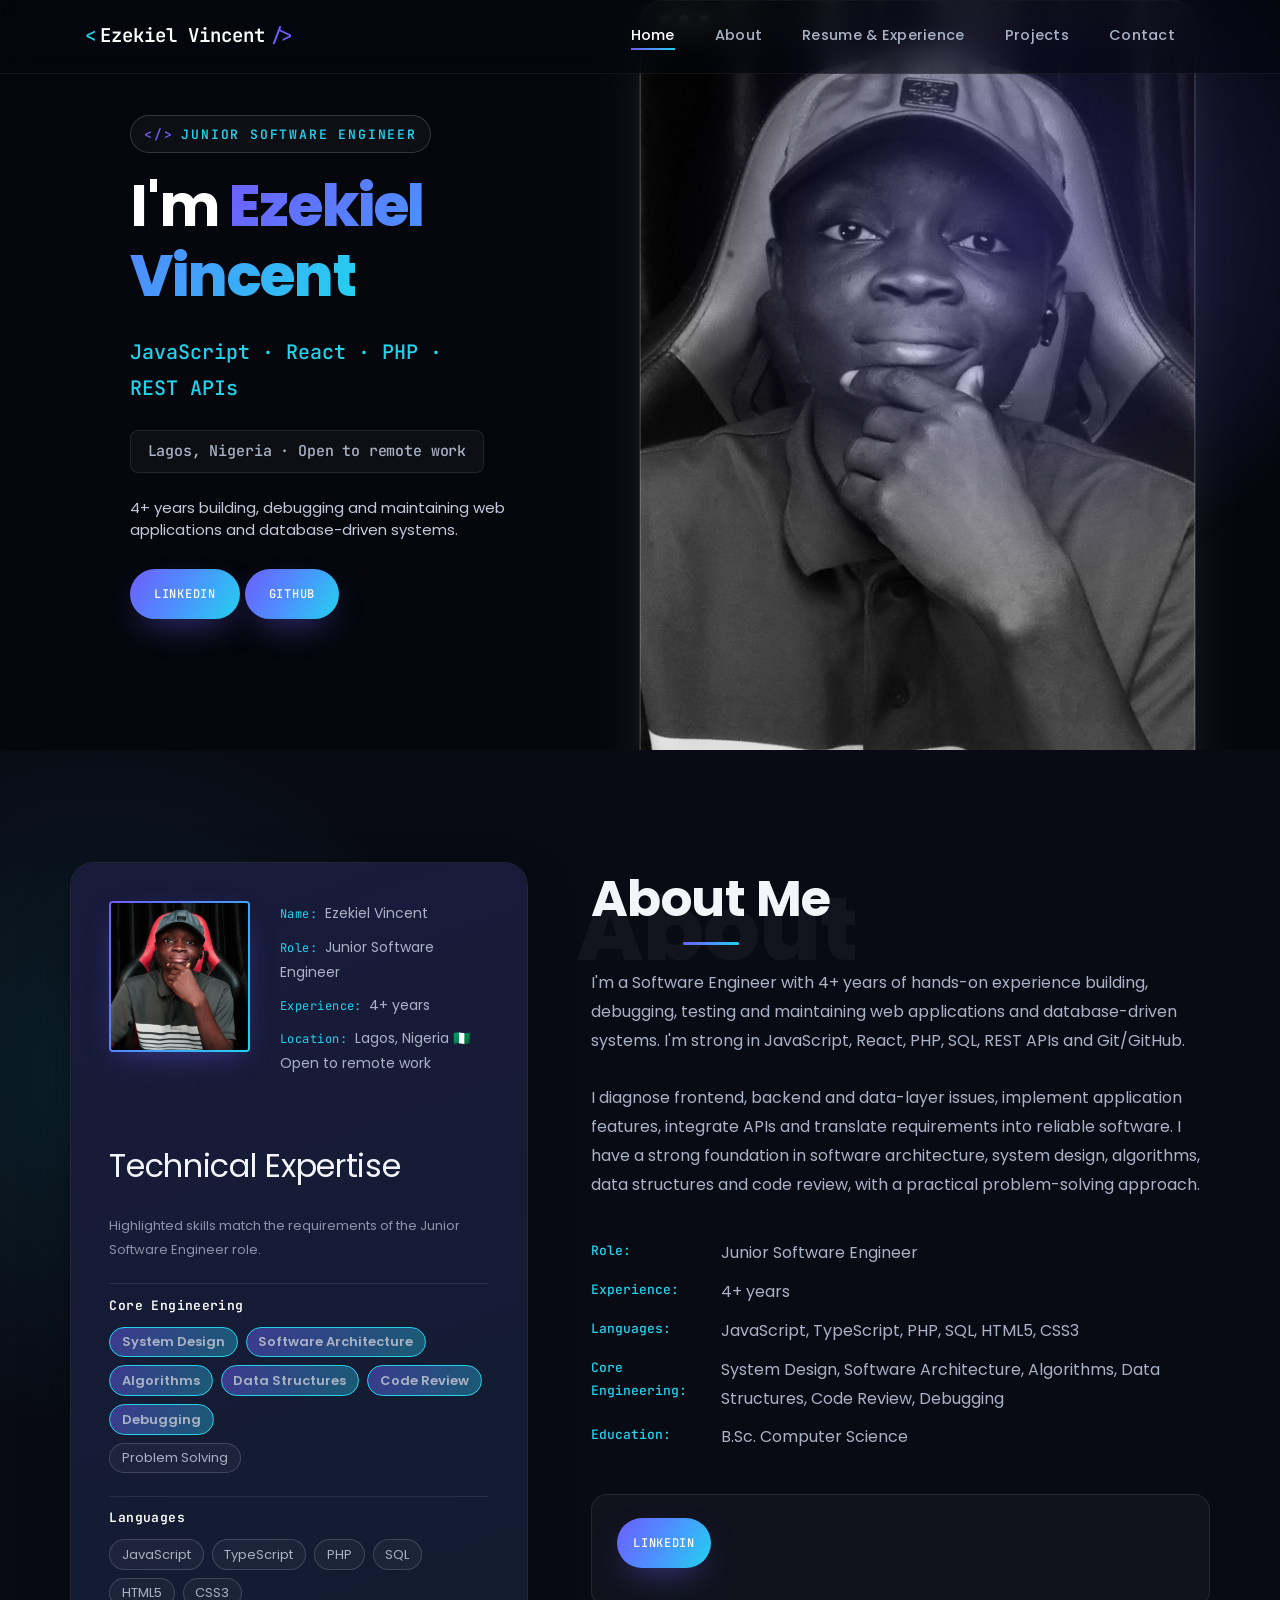
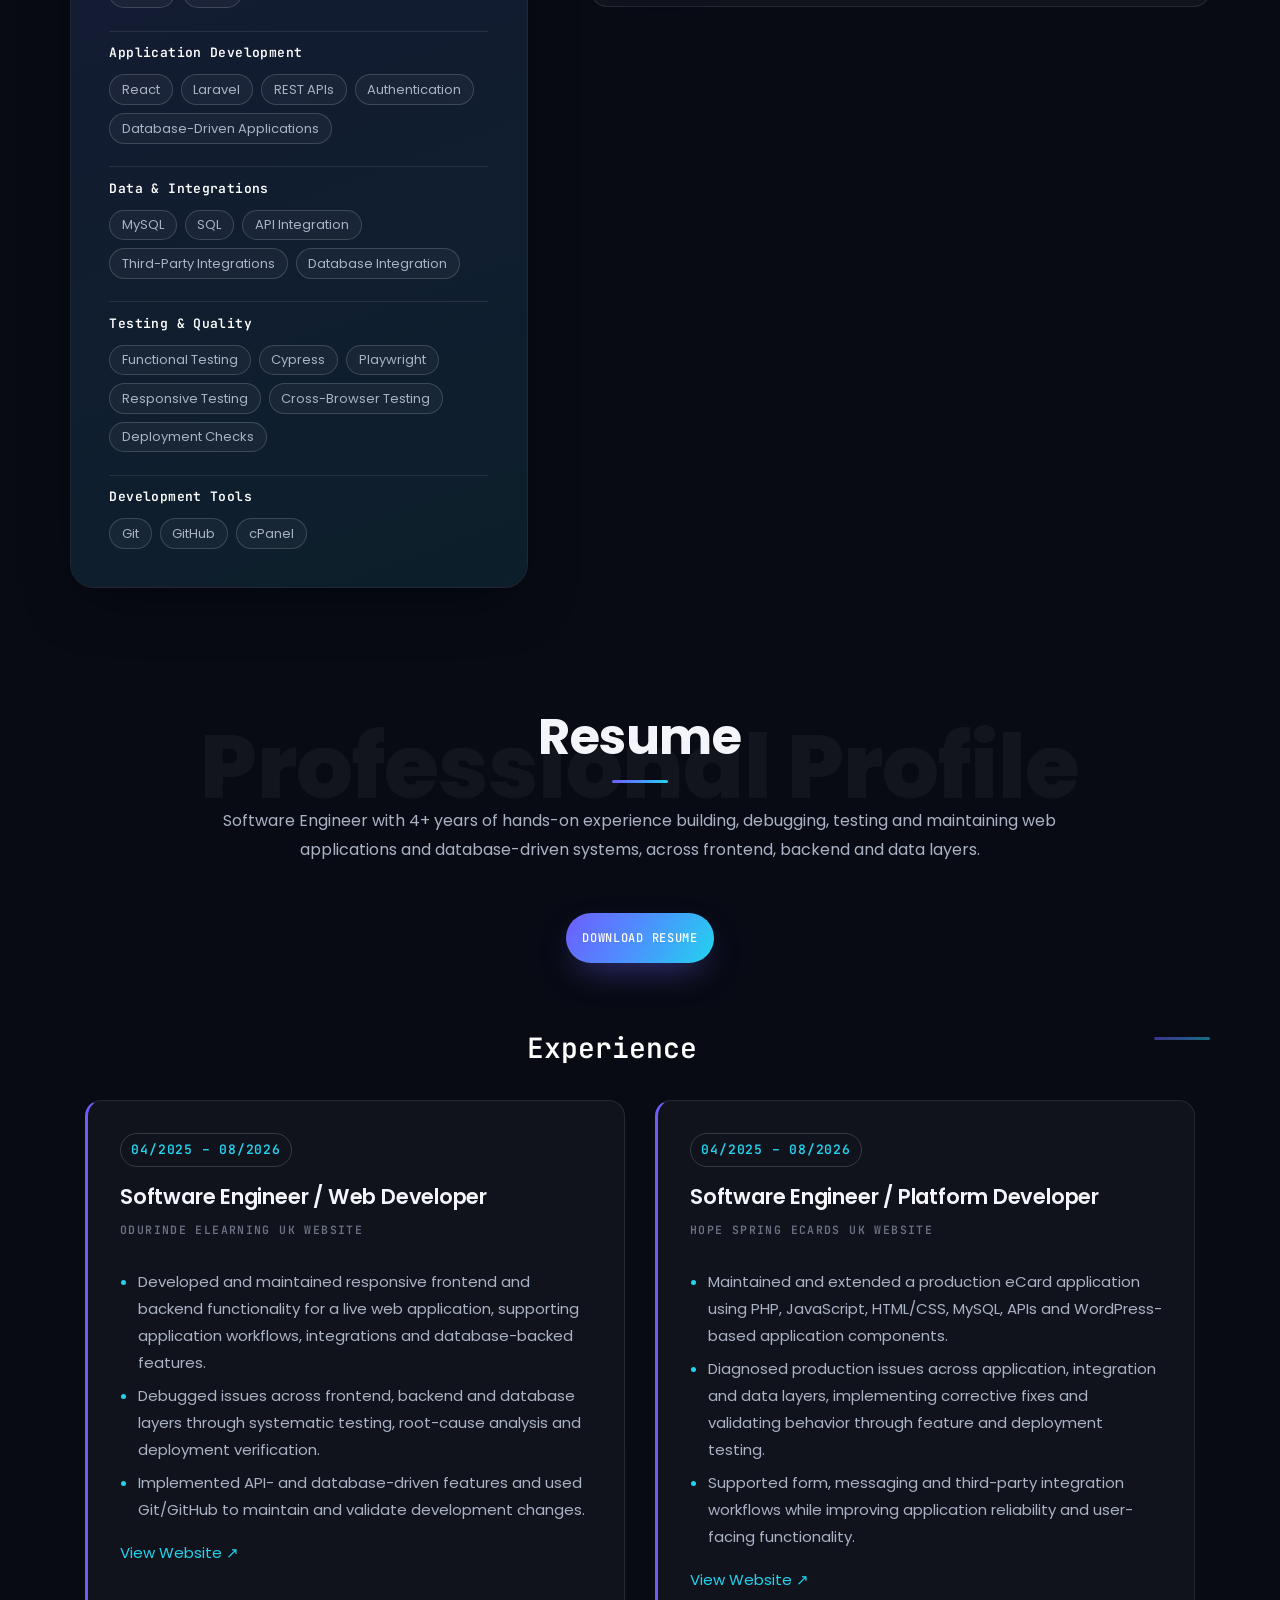
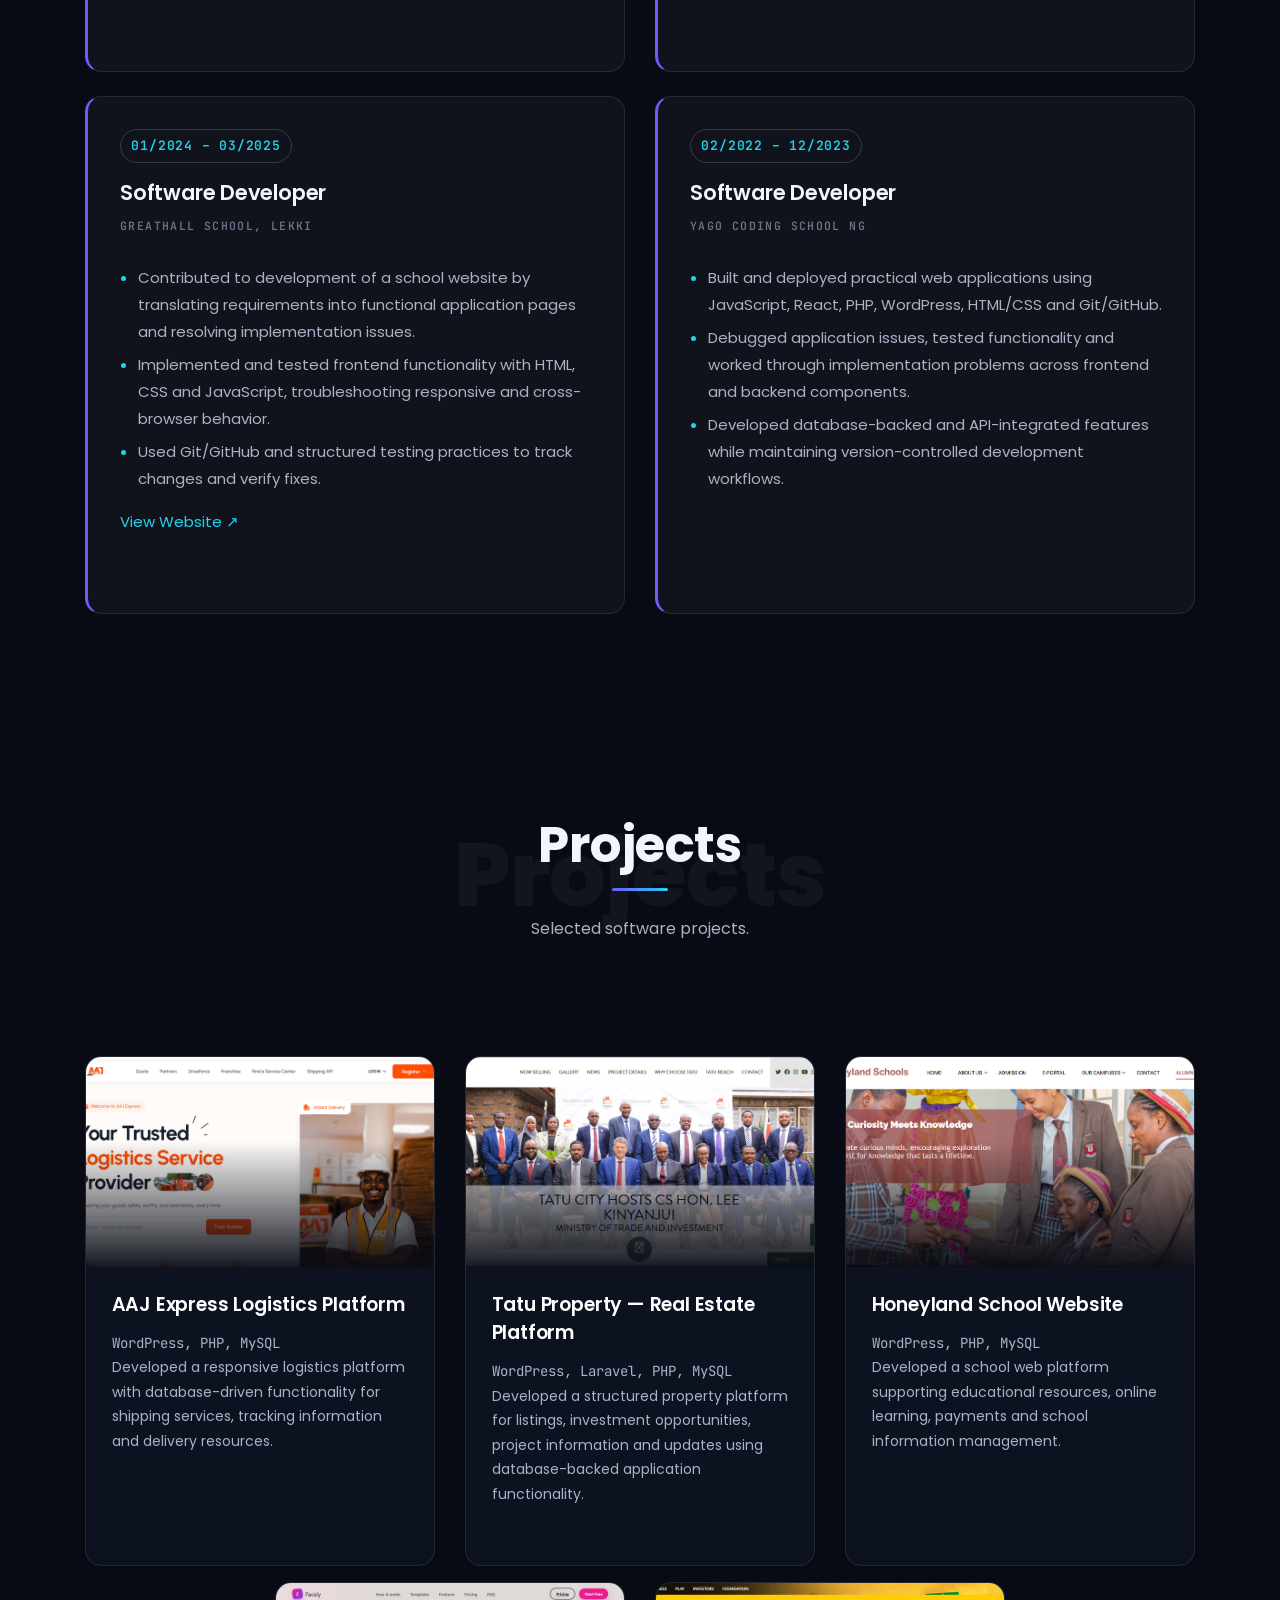
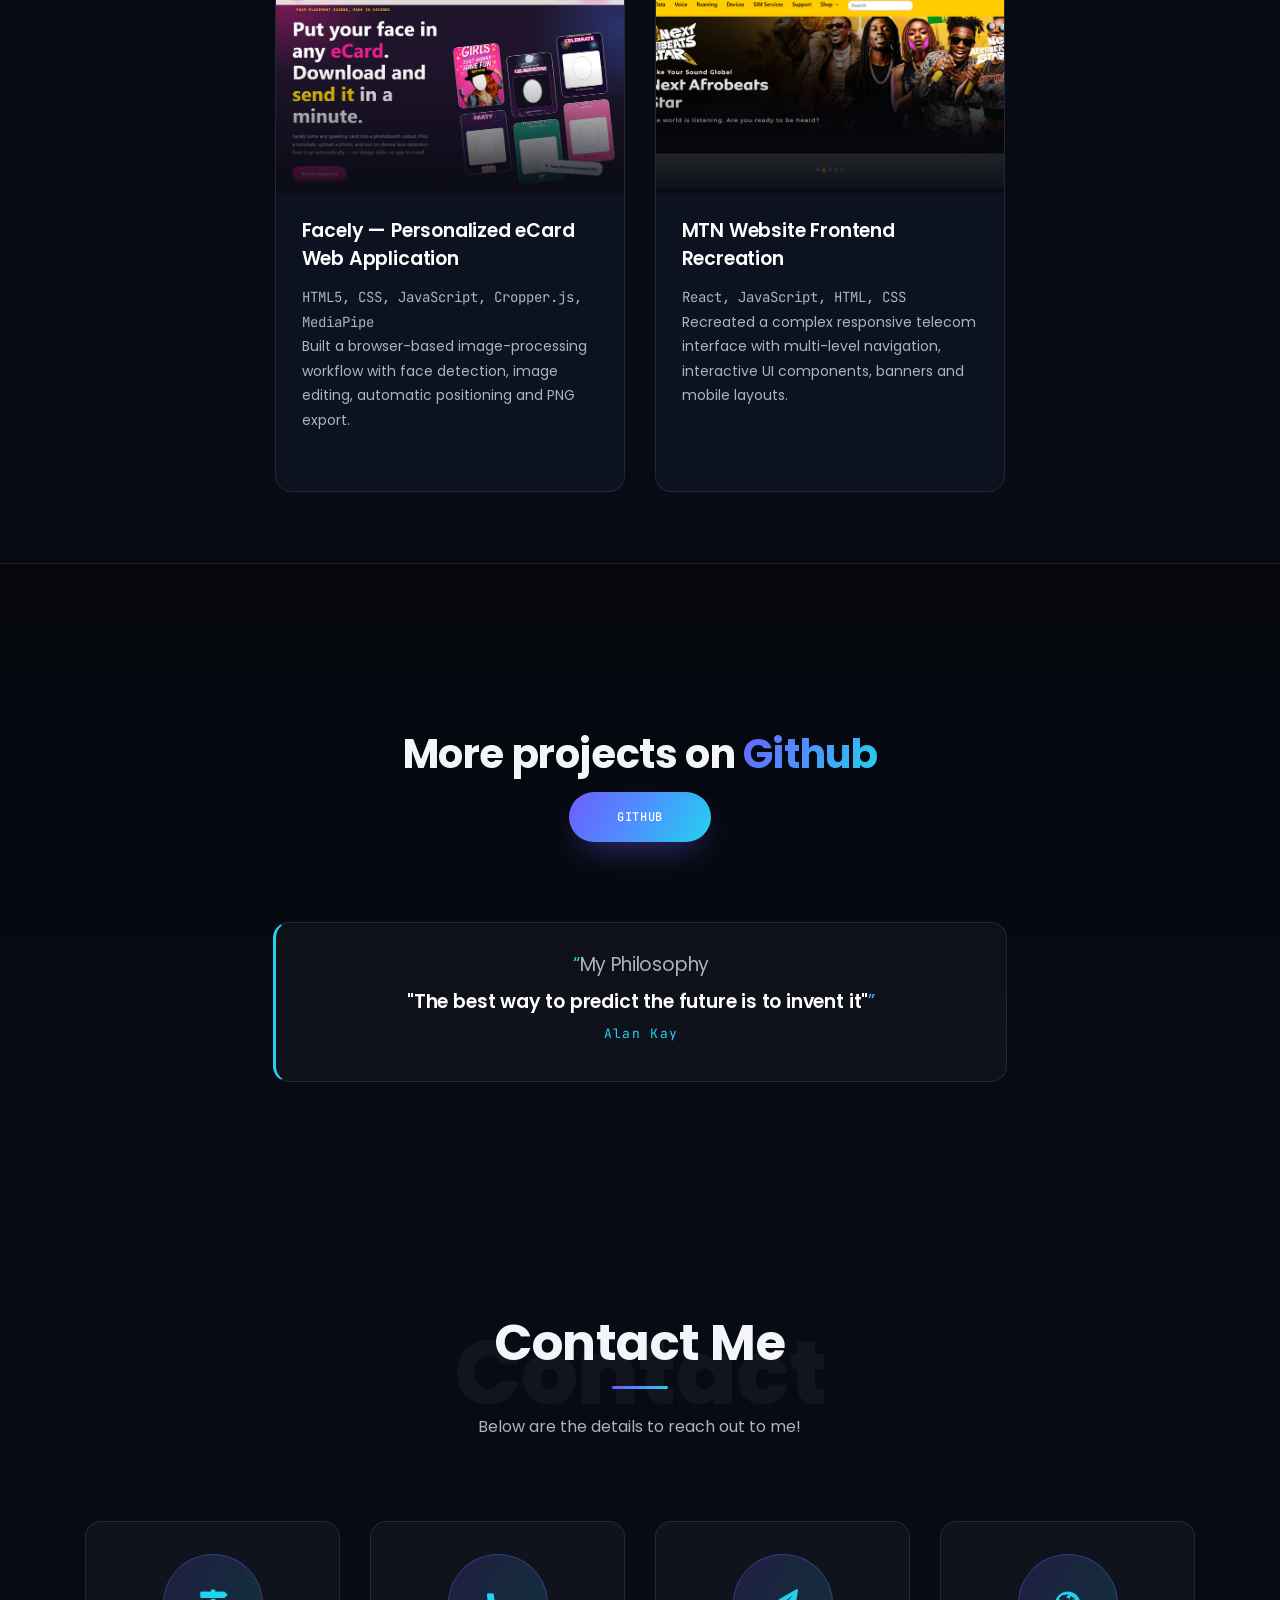
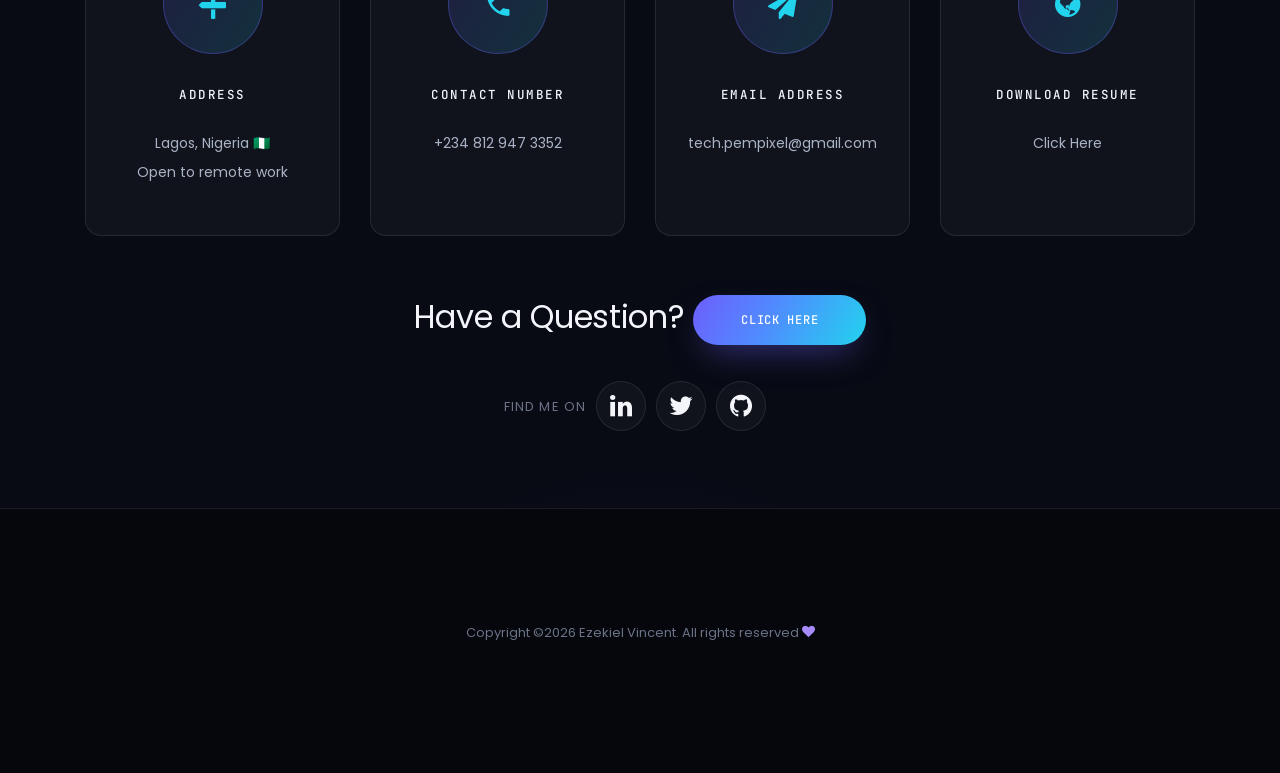
==== commit 7818b87e: "fix responsiveness and accessibility issues" ====
--- a/index.html
+++ b/index.html
@@ -1,12 +1,13 @@
 <!DOCTYPE html>
 <html lang="en">
   <head>
-    <title> Ezekiel Vincent Portfolio</title>
-
-    <link rel="apple-touch-icon" sizes="180x180" href="/claude/favicon_io/apple-touch-icon.png">
-    <link rel="icon" type="image/png" sizes="32x32" href="/claude/favicon_io/favicon-32x32.png">
-    <link rel="icon" type="image/png" sizes="16x16" href="/claude/favicon_io/favicon-16x16.png">
-    <link rel="manifest" href="/claude/favicon_io/site.webmanifest">
+    <title>Ezekiel Vincent | Junior Software Engineer | Lagos, Nigeria</title>
+    <meta name="description" content="Ezekiel Vincent is a Junior Software Engineer based in Lagos, Nigeria, with 4+ years building, debugging and maintaining web applications using JavaScript, React, PHP, SQL and REST APIs.">
+
+    <link rel="apple-touch-icon" sizes="180x180" href="favicon_io/apple-touch-icon.png">
+    <link rel="icon" type="image/png" sizes="32x32" href="favicon_io/favicon-32x32.png">
+    <link rel="icon" type="image/png" sizes="16x16" href="favicon_io/favicon-16x16.png">
+    <link rel="manifest" href="favicon_io/site.webmanifest">
 
     <meta charset="utf-8">
     <meta name="viewport" content="width=device-width, initial-scale=1, shrink-to-fit=no">
@@ -15,13 +16,10 @@
     <link href="https://fonts.googleapis.com/css2?family=JetBrains+Mono:wght@400;500;600&display=swap" rel="stylesheet">
 
     <link rel="stylesheet" href="css/open-iconic-bootstrap.min.css">
-    <link rel="stylesheet" href="css/animate.css">
     
     <link rel="stylesheet" href="css/owl.carousel.min.css">
     <link rel="stylesheet" href="css/owl.theme.default.min.css">
-    <link rel="stylesheet" href="css/magnific-popup.css">
-
-    <link rel="stylesheet" href="css/aos.css">
+
 
     <link rel="stylesheet" href="css/ionicons.min.css">
     
@@ -32,91 +30,49 @@
 
 
 <style>
-
-/*======================================
-//--//-->   ABOUT
-======================================*/
-
-.about-mf .box-shadow-full {
-  padding-top: 4rem;
-  padding-bottom: 4rem;
+/* Skill tags (Technical Expertise) */
+.skill-mf .skill-group-title { display: block; margin: 1.4rem 0 .6rem; }
+.skill-mf .skill-note { font-size: 13px; margin-bottom: .5rem; opacity: .8; }
+.skill-tags { display: flex; flex-wrap: wrap; gap: .5rem; }
+.skill-tag {
+  display: inline-block;
+  padding: .35em .9em;
+  font-size: 13px;
+  border-radius: 999px;
+  border: 1px solid rgba(255, 255, 255, 0.16);
+  background: rgba(255, 255, 255, 0.04);
+  color: #c4cadb;
+  line-height: 1.5;
 }
-
-.about-mf .about-img {
-  margin-bottom: 2rem;
+.skill-tag--core {
+  color: #fff;
+  font-weight: 600;
+  border-color: #22d3ee;
+  background: linear-gradient(120deg, rgba(109, 94, 252, 0.45), rgba(34, 211, 238, 0.35));
 }
-
-.about-mf .about-img img {
-  margin-left: 10px;
+@media (min-width: 992px) {
+  .owl-carousel.home-slider .slider-item .slider-text .one-third { width: 50%; }
+  .hero .one-third.img { opacity: 1 !important; }
+  .owl-carousel.home-slider .slider-item .slider-text .one-forth .text { width: calc(50vw - 110px); max-width: 470px; }
 }
-
-
-.skill-mf .progress {
-  /* background-color: #cde1f8; */
-  margin: .5rem 0 1.2rem 0;
-  border-radius: 0;
-  height: .7rem;
+.hero .hero-stack, .hero .hero-summary, .hero .slider-text h2 { overflow-wrap: break-word; word-break: normal; white-space: normal; }
+.hero-stack {
+  display: block;
+  font-family: "JetBrains Mono", Menlo, Consolas, monospace;
+  font-size: 20px;
+  font-weight: 500;
+  color: #22d3ee;
+  margin-bottom: .75rem;
 }
-
-.skill-mf .progress .progress-bar {
-  height: .7rem;
-  background-color: #ffbd39;
+.hero .hero-summary { max-width: 100%; color: #c4cadb !important; font-size: 15px; margin-bottom: 1.2rem; }
+.experience-grid > [class*="col-"] { margin-bottom: 1.5rem; }
+#project-section .row.d-flex { justify-content: center; }
+.project-stack {
+  font-family: "JetBrains Mono", Menlo, Consolas, monospace;
+  font-size: 12px;
+  color: #22d3ee;
+  margin-bottom: .6rem;
 }
-
-
-/* Animation styles */
-#typing-animation {
-  position: relative;
-  font-size: 30px;
-  font-weight: bold;
-  color: rgb(255, 255, 255);
-  overflow: hidden;
-  white-space: nowrap;
-  animation: typing 3s steps(20, end) infinite;
-}
-
-#typing-animation:before {
-  content: "";
-  /* position: absolute; */
-  top: 0;
-  left: 0;
-  width: 0;
-  height: 100%;
-  background-color: #ccc;
-  animation: typing-cursor 0.5s ease-in-out infinite;
-}
-
-@keyframes typing {
-  from {
-    width: 0;
-  }
-  to {
-    width: 100%;
-  }
-}
-
-@keyframes typing-cursor {
-  from {
-    width: 5px;
-  }
-  to {
-    width: 0;
-  }
-}
-
-
-/* project image zoom effect */
-
-.zoom-effect {
-  overflow: hidden;
-  transition: transform 0.3s ease-out;
-}
-
-.zoom-effect:hover {
-  transform: scale(1.1);
-}
-
-
 </style>
 
 <link rel="stylesheet" href="css/redesign.css">
@@ -155,64 +111,21 @@
 	       <div class="slider-item ">
 	      	<div class="overlay"></div>
 	         <div class="container">
-	          <div class="row d-md-flex no-gutters slider-text align-items-end justify-content-end" data-scrollax-parent="true">
+	          <div class="row d-md-flex no-gutters slider-text align-items-end justify-content-end">
 				<div class="one-third js-fullheight order-md-last img" style="height: 300px; background-image: url(images/me.png);"> 
 	          	 <div class="overlay"></div>
 	          	</div>
-		          <div class="one-forth d-flex  align-items-center ftco-animate" data-scrollax=" properties: { translateY: '70%' }">
+		          <div class="one-forth d-flex  align-items-center">
 		          	<div class="text">
-		          		<span class="subheading">Your Next Web Developer Is Here!</span>
+		          		<span class="subheading">Junior Software Engineer</span>
 			            <h1 class="mb-4 mt-3">I'm <span>Ezekiel Vincent</span></h1>
-
-						<!-- Element to contain animated typing -->
-						<span id="typing-animation"></span>
-
-						<script>
-
-						const typingAnimationElement = document.getElementById('typing-animation');
-
-						const typingTexts = [
-						'Front-End Development',
-						'Back-End Development',
-						'Data management',
-						'Wordpress Development',
-						'SEO Integration',
-						'UIUX Designer',
-						'Website maintenance',
-						'Theme and Plugin Customisation',
-                        'Lead Generation',
-                        'Email Marketing'
-						];
-
-						// Create a function to display the typing animation for a given text
-						function playTypingAnimation(text) {
-						// Loop through each character and add it to the element
-						for (let i = 0; i < text.length; i++) {
-							setTimeout(() => {
-							typingAnimationElement.textContent += text[i];
-							}, i * 200); // Increase the delay to slow down the typing animation
-						}
-
-						// Once the animation is complete, reset the text and start over
-						setTimeout(() => {
-							typingAnimationElement.textContent = '';
-							playTypingAnimation(typingTexts[(typingTexts.indexOf(text) + 1) % typingTexts.length]);
-						}, text.length * 200);
-						}
-
-						// Start the typing animation loop
-						playTypingAnimation(typingTexts[0]);
-
-						</script>
-
-						<br>
-						<br>
-			            <h2>A Certified Web Developer</h2>
-						<!-- <h2 class="d-flex" style="margin-bottom: 0">With over 5 years of experience</h2> -->
-						<!-- <br> -->
-			            <!-- <p><a href="https://www.youtube.com/@RishabhMishraOfficial" class="btn btn-primary py-3 px-4">YouTube</a> -->
-							<p><a href="https://www.linkedin.com/in/ezekiel-vincent-635698315" class="btn btn-primary py-3 px-4">LinkedIn</a>  
-							<a href="https://github.com/Pempixel-Web" class="btn btn-primary py-3 px-4">My works</a></p> <!-- for white and black buttonbtn btn-white btn-outline-white py-3 px-4-->
+						<span class="hero-stack">JavaScript · React · PHP · REST&nbsp;APIs</span>
+			            <h2>Lagos, Nigeria · Open to remote work</h2>
+						<p class="hero-summary mt-3">4+ years building, debugging and maintaining web applications and database-driven systems.</p>
+						<p>
+							<a href="https://www.linkedin.com/in/ezekiel-vincent-635698315" class="btn btn-primary py-3 px-4">LinkedIn</a>
+							<a href="https://github.com/Pempixel-Web" class="btn btn-primary py-3 px-4">GitHub</a>
+						</p>
 		            </div>
 		          </div>
 	        	</div>
@@ -240,11 +153,10 @@
 									<!-- Details next to profile image -->
 									<div class="col-sm-6 col-md-7">
 									  <div class="about-info">
-										<p><span class="title-s">Name: </span> <span> Ezekiel Vincent Oluwapelumi</span></p>
-										<p><span class="title-s">Specialization: </span> <span>Frontend Developer · Web Development</span></p>
-										<p><span class="title-s">Experience: </span> <span>5 years</span></p>
-										<p><span class="title-s">Address: </span> <span>Based in Lagos, Nigeria 🇳🇬
-Available for Remote Work Worldwide <br><b>Building for the world</b></span></p>
+										<p><span class="title-s">Name: </span> <span>Ezekiel Vincent</span></p>
+										<p><span class="title-s">Role: </span> <span>Junior Software Engineer</span></p>
+										<p><span class="title-s">Experience: </span> <span>4+ years</span></p>
+										<p><span class="title-s">Location: </span> <span>Lagos, Nigeria 🇳🇬<br>Open to remote work</span></p>
 									  </div>
 									</div>
 								  </div>
@@ -253,186 +165,26 @@
 								<h2 class="mb-4">Technical Expertise</h2>
 
 <div class="skill-mf">
-
-    <!-- Frontend Engineering -->
-    <p class="title-s">Frontend Engineering</p>
-
-    <span>HTML5</span>
-    <span class="pull-right">95%</span>
-    <div class="progress">
-        <div class="progress-bar" role="progressbar" style="width: 95%;"
-            aria-valuenow="95" aria-valuemin="0" aria-valuemax="100"></div>
-    </div>
-
-    <span>CSS3</span>
-    <span class="pull-right">92%</span>
-    <div class="progress">
-        <div class="progress-bar" role="progressbar" style="width: 92%;"
-            aria-valuenow="92" aria-valuemin="0" aria-valuemax="100"></div>
-    </div>
-
-    <span>JavaScript</span>
-    <span class="pull-right">85%</span>
-    <div class="progress">
-        <div class="progress-bar" role="progressbar" style="width: 85%;"
-            aria-valuenow="85" aria-valuemin="0" aria-valuemax="100"></div>
-    </div>
-
-    <span>React</span>
-    <span class="pull-right">80%</span>
-    <div class="progress">
-        <div class="progress-bar" role="progressbar" style="width: 80%;"
-            aria-valuenow="80" aria-valuemin="0" aria-valuemax="100"></div>
-    </div>
-
-    <span>Responsive Web Development</span>
-    <span class="pull-right">95%</span>
-    <div class="progress">
-        <div class="progress-bar" role="progressbar" style="width: 95%;"
-            aria-valuenow="95" aria-valuemin="0" aria-valuemax="100"></div>
-    </div>
-
-    <!-- Backend & API -->
-    <p class="title-s mt-4">Backend & API Integration</p>
-
-    <span>PHP</span>
-    <span class="pull-right">78%</span>
-    <div class="progress">
-        <div class="progress-bar" role="progressbar" style="width: 78%;"
-            aria-valuenow="78" aria-valuemin="0" aria-valuemax="100"></div>
-    </div>
-
-    <span>Laravel</span>
-    <span class="pull-right">70%</span>
-    <div class="progress">
-        <div class="progress-bar" role="progressbar" style="width: 70%;"
-            aria-valuenow="70" aria-valuemin="0" aria-valuemax="100"></div>
-    </div>
-
-    <span>REST API Integration</span>
-    <span class="pull-right">82%</span>
-    <div class="progress">
-        <div class="progress-bar" role="progressbar" style="width: 82%;"
-            aria-valuenow="82" aria-valuemin="0" aria-valuemax="100"></div>
-    </div>
-
-    <span>Authentication & Data Integration</span>
-    <span class="pull-right">80%</span>
-    <div class="progress">
-        <div class="progress-bar" role="progressbar" style="width: 80%;"
-            aria-valuenow="80" aria-valuemin="0" aria-valuemax="100"></div>
-    </div>
-
-    <!-- WordPress -->
-    <p class="title-s mt-4">WordPress Development</p>
-
-    <span>WordPress Development</span>
-    <span class="pull-right">90%</span>
-    <div class="progress">
-        <div class="progress-bar" role="progressbar" style="width: 90%;"
-            aria-valuenow="90" aria-valuemin="0" aria-valuemax="100"></div>
-    </div>
-
-    <span>Custom Theme Development</span>
-    <span class="pull-right">82%</span>
-    <div class="progress">
-        <div class="progress-bar" role="progressbar" style="width: 82%;"
-            aria-valuenow="82" aria-valuemin="0" aria-valuemax="100"></div>
-    </div>
-
-    <span>Plugin Development</span>
-    <span class="pull-right">85%</span>
-    <div class="progress">
-        <div class="progress-bar" role="progressbar" style="width: 85%;"
-            aria-valuenow="85" aria-valuemin="0" aria-valuemax="100"></div>
-    </div>
-
-    <span>Theme & Plugin Customization</span>
-    <span class="pull-right">90%</span>
-    <div class="progress">
-        <div class="progress-bar" role="progressbar" style="width: 90%;"
-            aria-valuenow="90" aria-valuemin="0" aria-valuemax="100"></div>
-    </div>
-
-    <!-- Data & Security -->
-    <p class="title-s mt-4">Data & Web Security</p>
-
-    <span>SQL / MySQL</span>
-    <span class="pull-right">80%</span>
-    <div class="progress">
-        <div class="progress-bar" role="progressbar" style="width: 80%;"
-            aria-valuenow="80" aria-valuemin="0" aria-valuemax="100"></div>
-    </div>
-
-    <span>Database Integration</span>
-    <span class="pull-right">82%</span>
-    <div class="progress">
-        <div class="progress-bar" role="progressbar" style="width: 82%;"
-            aria-valuenow="82" aria-valuemin="0" aria-valuemax="100"></div>
-    </div>
-
-    <span>Secure Authentication</span>
-    <span class="pull-right">80%</span>
-    <div class="progress">
-        <div class="progress-bar" role="progressbar" style="width: 80%;"
-            aria-valuenow="80" aria-valuemin="0" aria-valuemax="100"></div>
-    </div>
-
-    <span>Data Validation & Input Sanitization</span>
-    <span class="pull-right">80%</span>
-    <div class="progress">
-        <div class="progress-bar" role="progressbar" style="width: 80%;"
-            aria-valuenow="80" aria-valuemin="0" aria-valuemax="100"></div>
-    </div>
-
-    <!-- Development Workflow -->
-    <p class="title-s mt-4">Development Workflow</p>
-
-    <span>Git & GitHub</span>
-    <span class="pull-right">80%</span>
-    <div class="progress">
-        <div class="progress-bar" role="progressbar" style="width: 80%;"
-            aria-valuenow="80" aria-valuemin="0" aria-valuemax="100"></div>
-    </div>
-
-    <span>Debugging & Troubleshooting</span>
-    <span class="pull-right">85%</span>
-    <div class="progress">
-        <div class="progress-bar" role="progressbar" style="width: 85%;"
-            aria-valuenow="85" aria-valuemin="0" aria-valuemax="100"></div>
-    </div>
-
-    <span>Web Deployment</span>
-    <span class="pull-right">85%</span>
-    <div class="progress">
-        <div class="progress-bar" role="progressbar" style="width: 85%;"
-            aria-valuenow="85" aria-valuemin="0" aria-valuemax="100"></div>
-    </div>
-
-    <!-- Web Quality -->
-    <p class="title-s mt-4">Web Performance & Quality</p>
-
-    <span>Web Performance Optimization</span>
-    <span class="pull-right">80%</span>
-    <div class="progress">
-        <div class="progress-bar" role="progressbar" style="width: 80%;"
-            aria-valuenow="80" aria-valuemin="0" aria-valuemax="100"></div>
-    </div>
-
-    <span>SEO</span>
-    <span class="pull-right">80%</span>
-    <div class="progress">
-        <div class="progress-bar" role="progressbar" style="width: 80%;"
-            aria-valuenow="80" aria-valuemin="0" aria-valuemax="100"></div>
-    </div>
-
-    <span>Cross-Browser Compatibility</span>
-    <span class="pull-right">88%</span>
-    <div class="progress">
-        <div class="progress-bar" role="progressbar" style="width: 88%;"
-            aria-valuenow="88" aria-valuemin="0" aria-valuemax="100"></div>
-    </div>
-
+    <p class="skill-note">Highlighted skills match the requirements of the Junior Software Engineer role.</p>
+
+    <p class="title-s skill-group-title">Core Engineering</p>
+    <div class="skill-tags"><span class="skill-tag skill-tag--core">System Design</span><span class="skill-tag skill-tag--core">Software Architecture</span><span class="skill-tag skill-tag--core">Algorithms</span><span class="skill-tag skill-tag--core">Data Structures</span><span class="skill-tag skill-tag--core">Code Review</span><span class="skill-tag skill-tag--core">Debugging</span></div>
+    <div class="skill-tags mt-2"><span class="skill-tag">Problem Solving</span></div>
+
+    <p class="title-s skill-group-title">Languages</p>
+    <div class="skill-tags"><span class="skill-tag">JavaScript</span><span class="skill-tag">TypeScript</span><span class="skill-tag">PHP</span><span class="skill-tag">SQL</span><span class="skill-tag">HTML5</span><span class="skill-tag">CSS3</span></div>
+
+    <p class="title-s skill-group-title">Application Development</p>
+    <div class="skill-tags"><span class="skill-tag">React</span><span class="skill-tag">Laravel</span><span class="skill-tag">REST APIs</span><span class="skill-tag">Authentication</span><span class="skill-tag">Database-Driven Applications</span></div>
+
+    <p class="title-s skill-group-title">Data &amp; Integrations</p>
+    <div class="skill-tags"><span class="skill-tag">MySQL</span><span class="skill-tag">SQL</span><span class="skill-tag">API Integration</span><span class="skill-tag">Third-Party Integrations</span><span class="skill-tag">Database Integration</span></div>
+
+    <p class="title-s skill-group-title">Testing &amp; Quality</p>
+    <div class="skill-tags"><span class="skill-tag">Functional Testing</span><span class="skill-tag">Cypress</span><span class="skill-tag">Playwright</span><span class="skill-tag">Responsive Testing</span><span class="skill-tag">Cross-Browser Testing</span><span class="skill-tag">Deployment Checks</span></div>
+
+    <p class="title-s skill-group-title">Development Tools</p>
+    <div class="skill-tags"><span class="skill-tag">Git</span><span class="skill-tag">GitHub</span><span class="skill-tag">cPanel</span></div>
 </div>
 								  <!-- Development Tools -->
 							</div>
@@ -441,39 +193,28 @@
 					
 					<div class="col-md-6 col-lg-7 pl-lg-5 pb-5">
 						<div class="row justify-content-start pb-3">
-							<div class="col-md-12 heading-section ftco-animate">
+							<div class="col-md-12 heading-section">
 								
 								<h1 class="big">About</h1>
 								<h2 class="mb-4">About Me</h2>
-								
 								<p>
-									I build web applications that are designed to be fast, reliable, and secure from the ground up. My work spans frontend development, backend integration, and WordPress, with hands-on experience using HTML, CSS, JavaScript, and SQL.
-
-Beyond building interfaces, I care about what happens underneath them—clean architecture, secure data handling, authentication, performance, and protecting applications against common web vulnerabilities such as SQL injection and cross-site scripting.
+									I'm a Software Engineer with 4+ years of hands-on experience building, debugging, testing and maintaining web applications and database-driven systems. I'm strong in JavaScript, React, PHP, SQL, REST APIs and Git/GitHub.
 <br>
 <br>
-I approach development with a simple goal: turn ideas into dependable digital products that people can use confidently. Whether I'm building a responsive interface, integrating a backend service, or improving an existing system, I focus on writing maintainable code and delivering an experience that works as well as it looks.
-
+I diagnose frontend, backend and data-layer issues, implement application features, integrate APIs and translate requirements into reliable software. I have a strong foundation in software architecture, system design, algorithms, data structures and code review, with a practical problem-solving approach.
 								</p>
 								<ul class="about-info mt-4 px-md-0 px-2">
-									<li class="d-flex"><span>Role:</span> <span>Frontend Developer · Web Development</span></li>
-									<li class="d-flex"><span>Core Expertise:</span> <span>Frontend Development, UI Implementation, Responsive Web Design</span></li>
-									<li class="d-flex"><span>Language:</span> <span>JavaScript, HTML, CSS, PHP, SQL</span></li>
-									<li class="d-flex"><span>Frameworks & Libraries:</span> <span>React, Laravel, Tailwind CSS, Bootstrap</span></li>
-									<li class="d-flex"><span>CMS & Platforms</span> <span>WordPress</span></li>
-									<li class="d-flex"><span>Backend & APIs</span> <span>REST APIs, Authentication, Database Integration</span></li>
-									<li class="d-flex"><span>Development Practices</span> <span>Git/GitHub, Component-Based Development, Responsive Design, Accessibility</span></li>
-									<li class="d-flex"><span>Performance</span> <span>Web Performance, SEO, Optimization</span></li>
-									<li class="d-flex"><span>Security</span> <span>Authentication, Input Validation, Secure Data Handling</span></li>
-									<li class="d-flex"><span>Tools</span> <span>Git, GitHub, VS Code, Figma, Chrome DevTools</span></li>
-									<li class="d-flex"><span>Soft Skills</span> <span>Problem Solving, Communication, Collaboration</span></li>
-									<li class="d-flex"><span>Education:</span> <span>B.Sc. Computer Science — In View</span></li>
-																	</ul>
+									<li class="d-flex"><span>Role:</span> <span>Junior Software Engineer</span></li>
+									<li class="d-flex"><span>Experience:</span> <span>4+ years</span></li>
+									<li class="d-flex"><span>Languages:</span> <span>JavaScript, TypeScript, PHP, SQL, HTML5, CSS3</span></li>
+									<li class="d-flex"><span>Core Engineering:</span> <span>System Design, Software Architecture, Algorithms, Data Structures, Code Review, Debugging</span></li>
+									<li class="d-flex"><span>Education:</span> <span>B.Sc. Computer Science</span></li>
+								</ul>
 							</div>
 						</div>
 
 
-						<div class="counter-wrap ftco-animate d-flex mt-md-3">
+						<div class="counter-wrap d-flex mt-md-3">
 							<div class="textI'">
 								<!-- <p class="mb-4">
 									<span class="number" data-number="4">0</span> <span>+</span>
@@ -494,10 +235,10 @@
     <section class="ftco-section ftco-no-pb" id="resume-section">
     	<div class="container">
     		<div class="row justify-content-center pb-5">
-          <div class="col-md-10 heading-section text-center ftco-animate">
+          <div class="col-md-10 heading-section text-center">
           	<h1 class="big big-2">Professional Profile</h1>
             <h2 class="mb-4">Resume</h2>
-            <p>I build modern, responsive web applications and digital experiences with a focus on clean interfaces, reliable functionality, and performance. My experience spans frontend development, API integration, WordPress, and backend technologies, allowing me to take projects from interface to deployment.</p>
+            <p>Software Engineer with 4+ years of hands-on experience building, debugging, testing and maintaining web applications and database-driven systems, across frontend, backend and data layers.</p>
 			<div class="row justify-content-center mt-5">
 				<div class="col-md-6 text-center ftco-animate">
 					<p><a href="https://drive.google.com/file/d/14lGkr-fkpWCv7ZLXQa_A-XYrLDye-sKT/view?usp=sharing" class="btn btn-primary py-3 px-3">Download Resume</a></p>
@@ -513,641 +254,152 @@
 		</div>
 		<br>
 		
-		<div class="row">
-
-    <!-- Yago Coding School -->
+		<div class="row experience-grid">
+
     <div class="col-md-6">
-        <div class="resume-wrap ftco-animate">
-            <span class="date">Feb 2022 - Dec 2023</span>
-
-            <h2>Programming Instructor</h2>
-            <span class="position">Yago Coding School</span>
-
-            <p class="mt-4">
-                Delivered practical web development training to a class of 14 students,
-                covering frontend development, programming fundamentals, WordPress,
-                and modern web development workflows. Designed and delivered the
-                curriculum while guiding students through the process of building,
-                testing, debugging, and deploying functional web projects.
+        <div class="resume-wrap">
+            <span class="date">04/2025 – 08/2026</span>
+            <h2>Software Engineer / Web Developer</h2>
+            <span class="position">Odurinde eLearning UK Website</span>
+            <ul class="mt-4">
+                <li>Developed and maintained responsive frontend and backend functionality for a live web application, supporting application workflows, integrations and database-backed features.</li>
+                <li>Debugged issues across frontend, backend and database layers through systematic testing, root-cause analysis and deployment verification.</li>
+                <li>Implemented API- and database-driven features and used Git/GitHub to maintain and validate development changes.</li>
+            </ul>
+            <p class="mt-3">
+                <a href="https://www.odurinde.com/" target="_blank" rel="noopener noreferrer">View Website ↗</a>
             </p>
-
-            <ul>
-                <li>
-                    Taught HTML, CSS, JavaScript, React, PHP, and WordPress,
-                    helping students progress from programming fundamentals to
-                    building functional web applications.
-                </li>
-
-                <li>
-                    Designed lesson plans and practical exercises focused on
-                    problem-solving, clean code, debugging, and structured
-                    software development.
-                </li>
-
-                <li>
-                    Guided students through the complete development lifecycle,
-                    including project planning, implementation, testing,
-                    debugging, version control, and deployment.
-                </li>
-
-                <li>
-                    Taught Git and GitHub and introduced students to practical
-                    version control and collaborative development workflows.
-                </li>
-
-                <li>
-                    Supervised the development and deployment of student projects,
-                    including live websites hosted on Hostinger.
-                </li>
-
-                <li>
-                    Reviewed and debugged student code, helping learners identify
-                    technical problems and develop effective approaches to solving them.
-                </li>
-
-                <li>
-                    Supported students in building real-world projects while
-                    resolving technical challenges encountered throughout development.
-                </li>
+        </div>
+    </div>
+
+    <div class="col-md-6">
+        <div class="resume-wrap">
+            <span class="date">04/2025 – 08/2026</span>
+            <h2>Software Engineer / Platform Developer</h2>
+            <span class="position">Hope Spring eCards UK Website</span>
+            <ul class="mt-4">
+                <li>Maintained and extended a production eCard application using PHP, JavaScript, HTML/CSS, MySQL, APIs and WordPress-based application components.</li>
+                <li>Diagnosed production issues across application, integration and data layers, implementing corrective fixes and validating behavior through feature and deployment testing.</li>
+                <li>Supported form, messaging and third-party integration workflows while improving application reliability and user-facing functionality.</li>
             </ul>
-
-			            <p class="mt-3">
-                <strong>Platform:</strong>
-                <a href="https://codingschool.ng/" target="_blank" rel="noopener noreferrer">
-                    Yago Coding School
-                </a>
+            <p class="mt-3">
+                <a href="https://ecards.hopespring.org.uk/" target="_blank" rel="noopener noreferrer">View Website ↗</a>
             </p>
-
         </div>
     </div>
 
-
-    <!-- Greathall School -->
     <div class="col-md-6">
-        <div class="resume-wrap ftco-animate">
-            <span class="date">Jan 2024 - Mar 2025</span>
-
-            <h2>Programming Instructor</h2>
+        <div class="resume-wrap">
+            <span class="date">01/2024 – 03/2025</span>
+            <h2>Software Developer</h2>
             <span class="position">Greathall School, Lekki</span>
-
-            <p class="mt-4">
-                Delivered hands-on programming and web development training to
-                10 students, designing the curriculum and guiding learners through
-                practical software projects. Focused on programming fundamentals,
-                logical problem-solving, debugging, and real-world development practices.
+            <ul class="mt-4">
+                <li>Contributed to development of a school website by translating requirements into functional application pages and resolving implementation issues.</li>
+                <li>Implemented and tested frontend functionality with HTML, CSS and JavaScript, troubleshooting responsive and cross-browser behavior.</li>
+                <li>Used Git/GitHub and structured testing practices to track changes and verify fixes.</li>
+            </ul>
+            <p class="mt-3">
+                <a href="https://www.greathallschool.com/" target="_blank" rel="noopener noreferrer">View Website ↗</a>
             </p>
-
-            <ul>
-                <li>
-                    Taught HTML, CSS, JavaScript, programming fundamentals,
-                    Git, GitHub, debugging, and core web development concepts.
-                </li>
-
-                <li>
-                    Designed structured practical lessons that took students
-                    from programming fundamentals to building functional web applications.
-                </li>
-
-                <li>
-                    Guided students through the development of a school website
-                    as a practical project, taking the project from implementation
-                    through deployment.
-                </li>
-
-                <li>
-                    Reviewed and debugged student code, teaching practical approaches
-                    to identifying and resolving programming issues.
-                </li>
-
-                <li>
-                    Introduced Git and GitHub and taught students professional
-                    development practices including version control, documentation,
-                    and collaborative workflows.
-                </li>
-
-                <li>
-                    Connected programming concepts to real-world software development,
-                    encouraging students to approach technology through problem-solving
-                    and product building.
-                </li>
+        </div>
+    </div>
+
+    <div class="col-md-6">
+        <div class="resume-wrap">
+            <span class="date">02/2022 – 12/2023</span>
+            <h2>Software Developer</h2>
+            <span class="position">Yago Coding School NG</span>
+            <ul class="mt-4">
+                <li>Built and deployed practical web applications using JavaScript, React, PHP, WordPress, HTML/CSS and Git/GitHub.</li>
+                <li>Debugged application issues, tested functionality and worked through implementation problems across frontend and backend components.</li>
+                <li>Developed database-backed and API-integrated features while maintaining version-controlled development workflows.</li>
             </ul>
-
-            <p class="mt-3">
-                <strong>Project:</strong>
-                <a href="https://www.greathallschool.com/" target="_blank" rel="noopener noreferrer">
-                    Greathall School Website
-                </a>
-            </p>
-
         </div>
     </div>
-<br>
-
-<br>
-<br>
-<br>
-<br>
-
-    <!-- Odurinde eLearning -->
-    <div class="col-md-6">
-        <div class="resume-wrap ftco-animate">
-            <span class="date">April 2025 - Aug 2026</span>
-
-            <h2>Web Developer & Technical Instructor</h2>
-            <span class="position">Odurinde eLearning · UK</span>
-
-            <p class="mt-4">
-                Managed and developed the frontend and backend systems of an
-                online eLearning platform, while also delivering web development
-                training and creating technical learning content. Worked across
-                website development, SEO, databases, application development,
-                maintenance, and platform reliability.
-            </p>
-
-            <ul>
-                <li>
-                    Managed and maintained the platform's frontend and backend
-                    systems, implementing updates, resolving issues, and improving
-                    the reliability of the website as the platform scaled.
-                </li>
-
-                <li>
-                    Developed and delivered a web development video course containing
-                    over 100 instructional videos covering practical web development
-                    concepts and project-based learning.
-                </li>
-
-                <li>
-                    Built practical development projects including a real estate
-                    website and a task management application, working with frontend
-                    interfaces, application logic, and databases.
-                </li>
-
-                <li>
-                    Implemented SEO improvements and optimized website content and
-                    technical structure to improve search-engine visibility.
-                </li>
-
-                <li>
-                    Diagnosed and resolved technical errors and platform issues,
-                    including problems encountered as the number of students and
-                    platform activity increased.
-                </li>
-
-                <li>
-                    Worked with databases, APIs, Git, deployment workflows, and
-                    third-party services as part of ongoing platform development
-                    and maintenance.
-                </li>
-
-                <li>
-                    Provided web development instruction while translating practical
-                    development experience into hands-on learning materials and projects.
-                </li>
-            </ul>
-
-            <p class="mt-3">
-                <strong>Platform:</strong>
-                <a href="https://www.odurinde.com/" target="_blank" rel="noopener noreferrer">
-                    Odurinde eLearning
-                </a>
-            </p>
-
-        </div>
-    </div>
-
-<br>
-    <!-- Hope Spring eCards -->
-    <div class="col-md-6">
-        <div class="resume-wrap ftco-animate">
-            <span class="date">April 2025 - Aug 2026</span>
-
-            <h2>Web Developer & Platform Maintenance</h2>
-            <span class="position">Hope Spring eCards · UK</span>
-
-            <p class="mt-4">
-                Worked on the development, maintenance, and improvement of a live
-                charity eCard platform used to send personalized digital greetings
-                by email and WhatsApp. Supported the platform's ongoing technical
-                development and helped maintain its functionality and user experience.
-            </p>
-
-            <ul>
-                <li>
-                    Maintained and developed features across the Hope Spring
-                    eCard platform, working with an existing production website
-                    and its underlying functionality.
-                </li>
-
-                <li>
-                    Diagnosed and resolved website issues, bugs, and technical
-                    problems affecting the platform's functionality and user experience.
-                </li>
-
-                <li>
-                    Implemented website improvements and supported ongoing
-                    maintenance as new requirements and content were introduced.
-                </li>
-
-                <li>
-                    Worked with web technologies, databases, integrations, and
-                    platform functionality to support the delivery of digital
-                    charity eCards.
-                </li>
-
-                <li>
-                    Contributed to the maintenance of a production platform that
-                    supports Hope Spring's charitable clean-water initiatives.
-                </li>
-            </ul>
-
-            <p class="mt-3">
-                <strong>Platform:</strong>
-                <a href="https://ecards.hopespring.org.uk/" target="_blank" rel="noopener noreferrer">
-                    Hope Spring eCards
-                </a>
-            </p>
-
-        </div>
-    </div>
-
-<br>
-    <!-- Hope Spring -->    
-    <div class="col-md-6">
-        <div class="resume-wrap ftco-animate">
-            <span class="date">April 2025 - Aug 2026</span>
-
-            <h2>Web Developer & Technical Support</h2>
-            <span class="position">Hope Spring · UK</span>
-
-            <p class="mt-4">
-                Supported the development and maintenance of Hope Spring's web
-                platforms, contributing to website improvements, technical
-                troubleshooting, content production, and digital operations
-                across the organization's online presence.
-            </p>
-
-            <ul>
-                <li>
-                    Maintained and improved the Hope Spring website, implementing
-                    updates and resolving technical issues across the platform.
-                </li>
-
-                <li>
-                    Supported the development and maintenance of multiple web
-                    properties operated by the organization, working across
-                    frontend functionality and backend systems.
-                </li>
-
-                <li>
-                    Diagnosed website errors and implemented fixes to keep
-                    production systems stable and functional.
-                </li>
-
-                <li>
-                    Supported SEO and website optimization efforts to improve
-                    the organization's online visibility and user experience.
-                </li>
-
-                <li>
-                    Created and edited video content for the organization's
-                    YouTube channel as part of its digital communication and
-                    content strategy.
-                </li>
-
-                <li>
-                    Worked with a distributed team in the UK to support ongoing
-                    website development, maintenance, and digital projects.
-                </li>
-            </ul>
-
-            <p class="mt-3">
-                <strong>Website:</strong>
-                <a href="https://www.hopespring.org.uk/" target="_blank" rel="noopener noreferrer">
-                    Hope Spring 
-                </a>
-            </p>
-
-        </div>
-    </div>
 
 </div>
-
 		<br>
 		<br>
-
 		<style>
-			.resume-wrap {
-				height: 100%; /* Adjust this value as needed */
-			}
+			.resume-wrap { height: 100%; }
 		</style>
-		<!-- =========================
-     PROFESSIONAL DEVELOPMENT
-     & CERTIFICATIONS
-========================= -->
-
-<div class="row mt-5">
-    <h1 class="big-4">Professional Development & Certifications</h1>
-    <div class="underline"></div>
-</div>
-<br>
-
-<div class="row">
-
-    <!-- TS Academy -->
-<div class="col-md-6">
-    <div class="resume-wrap ftco-animate">
-
-        <span class="date">Completed</span>
-
-        <h2>Frontend Development</h2>
-
-        <span class="position">
-            TS Academy
-        </span>
-
-        <p class="mt-4">
-            Completed practical frontend development training focused on
-            building responsive and interactive web interfaces. Applied
-            the skills learned through a collaborative web development
-            project, working with other developers to design, develop,
-            test, and deliver a functional website.
-        </p>
-
-        <ul>
-            <li>
-                Collaborated with other developers to build a functional
-                website as part of a team-based development project.
-            </li>
-
-            <li>
-                Served as Team Lead, coordinating development tasks,
-                communicating with team members, and helping ensure the
-                project progressed according to plan.
-            </li>
-
-            <li>
-                Contributed to the frontend development and implementation
-                of the project using modern web technologies.
-            </li>
-
-            <li>
-                Applied version control and collaborative development
-                practices while working with the team.
-            </li>
-        </ul>
-
-        <p class="mt-3">
-            <strong>Project:</strong>
-            <a href="https://capstone-project-group-14.vercel.app/"
-               target="_blank"
-               rel="noopener noreferrer">
-                View Project
-            </a>
-        </p>
-
-        <a href="images/certificates/ts academy-frontend development (ezekiel vincent).png"
-           download="ts academy-frontend development (ezekiel vincent).png"
-           class="btn btn-primary mt-2">
-            <i class="fas fa-download"></i>
-            Download Certificate
-        </a>
-
-    </div>
-</div>
-
-
-    <!-- Udemy Web Development -->
-    <div class="col-md-6">
-        <div class="resume-wrap ftco-animate">
-
-            <span class="date">Completed</span>
-
-            <h2>Web Development</h2>
-
-            <span class="position">
-                Udemy · Certificate of Completion
-            </span>
-
-            <p class="mt-4">
-                Completed comprehensive web development training covering
-                practical development concepts, modern web technologies,
-                and building functional web applications.
-            </p>
-
-            <a href="images/certificates/web development certificate - udemy (ezekiel vincent).jpg"
-               download="web development certificate - udemy (ezekiel vincent).jpg"
-               class="btn btn-primary mt-2">
-                <i class="fas fa-download"></i>
-                Download Certificate
-            </a>
-
-        </div>
-    </div>
-
-
-
-
-</div>
     </section>
     <section class="ftco-section" id="project-section">
       <div class="container">
         <div class="row justify-content-center mb-5 pb-5">
-          <div class="col-md-7 heading-section text-center ftco-animate">
+          <div class="col-md-7 heading-section text-center">
             <h1 class="big big-2">Projects</h1>
             <h2 class="mb-4">Projects</h2>
-            <p>A collection of web projects showcasing modern, responsive, and user-focused digital solutions across different industries.</p>
+            <p>Selected software projects.</p>
           </div>
         </div>
         <div class="row d-flex">
-            <div class="col-md-4 d-flex ftco-animate">
-          	<div class="blog-entry justify-content-end">
-              <a href="mtn-website-recreation.vercel.app" class="block-20 zoom-effect" style="background-image: url('images/mtn\ project.png');">
-              </a>
+          <div class="col-md-4 d-flex">
+            <div class="blog-entry justify-content-end">
+              <a href="https://aajexpress.com/" class="block-20" style="background-image: url('images/logistics.png');"></a>
               <div class="text mt-3 float-right d-block">
-
-                <h3 class="heading"><a href="https://mtn-website-recreation.vercel.app/">MTN Website <u>Frontend Recreation</u></a></h3>
-                <p>
-
-I recreated the MTN website from scratch as a frontend development project, focusing on translating a real-world telecom experience into a responsive, modern web interface.
-
-I paid close attention to the original website’s layout, typography, navigation, spacing, responsive behavior, and overall user experience while rebuilding the interface with my own code. The project gave me the opportunity to work on reusable components, responsive design, interactive UI elements, and creating a consistent experience across different screen sizes.
-                </br>
-                </br>
-This project demonstrates my ability to take an existing product as a reference, break down its interface into individual components, and turn that design into a functional, responsive website.
-</p>
+                <h3 class="heading"><a href="https://aajexpress.com/">AAJ Express Logistics Platform</a></h3>
+                <p class="project-stack">WordPress, PHP, MySQL</p>
+                <p>Developed a responsive logistics platform with database-driven functionality for shipping services, tracking information and delivery resources.</p>
               </div>
             </div>
           </div>
-          <div class="col-md-4 d-flex ftco-animate">
-          	<div class="blog-entry justify-content-end">
-              <a href="https://facelyecards.vercel.app/" class="block-20 zoom-effect" style="background-image: url('images/facely.png');">
-              </a>
+
+          <div class="col-md-4 d-flex">
+            <div class="blog-entry justify-content-end">
+              <a href="https://tatuproperty.com/" class="block-20" style="background-image: url('images/project4.png');"></a>
               <div class="text mt-3 float-right d-block">
-
-                <h3 class="heading"><a href="https://facelyecards.vercel.app/">Facely<u></u></a></h3>
-                <p>I built Facely as a SaaS-style web app that makes personalized eCards without requiring design skills. I designed and developed the experience from the template gallery to the face-placement editor and final PNG export. I implemented on-device face detection, automatic face positioning, manual scaling/rotation controls, responsive layouts, camera support, and client-side image processing so photos never need to leave the browser.
-
-<br>I also designed the product around a real SaaS experience, including template categories, pricing tiers, Pro features, FAQs, and a complete user flow from discovering a template to creating and downloading a finished card.
-<br>
-<br>
-This project challenged me to think beyond just building a UI. I had to consider image processing, face positioning, responsive interactions, performance, privacy, usability, and how the product could eventually scale into a real service.
-</p>
+                <h3 class="heading"><a href="https://tatuproperty.com/">Tatu Property — Real Estate Platform</a></h3>
+                <p class="project-stack">WordPress, Laravel, PHP, MySQL</p>
+                <p>Developed a structured property platform for listings, investment opportunities, project information and updates using database-backed application functionality.</p>
               </div>
             </div>
-          </div>          <div class="col-md-4 d-flex ftco-animate">
-          	<div class="blog-entry justify-content-end">
-              <a href="https://www.aajexpress.org/" class="block-20 zoom-effect" style="background-image: url('images/logistics.png');">
-              </a>
+          </div>
+
+          <div class="col-md-4 d-flex">
+            <div class="blog-entry justify-content-end">
+              <a href="https://honeylandschools.com/" class="block-20" style="background-image: url('images/project1.png');"></a>
               <div class="text mt-3 float-right d-block">
-
-                <h3 class="heading"><a href="https://www.aajexpress.org/">AAJ Express <u>Logistics Website</u></a></h3>
-                <p>I designed and developed a modern logistics website for AAJ Express, focused on making shipping services easier to understand and access. I built the experience around key customer actions such as shipment tracking, discovering international and local delivery services, accessing shipping information, and connecting with AAJ’s digital logistics tools.
-<br>
-<br>
-I focused heavily on responsive design, clear information hierarchy, intuitive navigation, reusable UI components, and creating a professional experience that feels trustworthy for both individual customers and businesses.
-<br>
-<br>
-The project challenged me to think beyond visual design and build a website around real business goals — helping users quickly understand the service, find what they need, and take action.
-</p>
+                <h3 class="heading"><a href="https://honeylandschools.com/">Honeyland School Website</a></h3>
+                <p class="project-stack">WordPress, PHP, MySQL</p>
+                <p>Developed a school web platform supporting educational resources, online learning, payments and school information management.</p>
               </div>
             </div>
           </div>
-                    <div class="col-md-4 d-flex ftco-animate">
-          	<div class="blog-entry justify-content-end">
-              <a href="https://honeylandschools.ng/" class="block-20 zoom-effect" style="background-image: url('images/project1.png');">
-              </a>
+
+          <div class="col-md-4 d-flex">
+            <div class="blog-entry justify-content-end">
+              <a href="https://facelyecards.vercel.app/" class="block-20" style="background-image: url('images/facely.png');"></a>
               <div class="text mt-3 float-right d-block">
-
-                <h3 class="heading"><a href="https://honeylandschools.ng/">Honeyland<u> School Website</u></a></h3>
-                <p>I designed and developed the Honeyland School website as a modern digital platform for presenting the school, its academic environment, programs, and key information to prospective parents and students. I focused on creating a clean, responsive experience that makes important information easy to discover while maintaining a professional visual identity across desktop and mobile devices.
-<br>
-<br>
-This project challenged me to turn a real educational brand into a functional web experience, balancing visual design, usability, responsive layouts, navigation, and performance to create a website that feels trustworthy and easy to use.
-</p>
+                <h3 class="heading"><a href="https://facelyecards.vercel.app/">Facely — Personalized eCard Web Application</a></h3>
+                <p class="project-stack">HTML5, CSS, JavaScript, Cropper.js, MediaPipe</p>
+                <p>Built a browser-based image-processing workflow with face detection, image editing, automatic positioning and PNG export.</p>
               </div>
             </div>
           </div>
 
-          <!-- <div class="col-md-4 d-flex ftco-animate">
-          	<div class="blog-entry">
-              <a href="https://pixelpay-fintech-webapp.versal.app" class="block-20 zoom-effect" style="background-image: url('images/project3.jpg.png');">
-              </a>
+          <div class="col-md-4 d-flex">
+            <div class="blog-entry justify-content-end">
+              <a href="https://mtn-website-recreation.vercel.app/" class="block-20" style="background-image: url('images/mtn project.png');"></a>
               <div class="text mt-3 float-right d-block">
-
-                <h3 class="heading"><a href="https://pixelpay-fintech-webapp.vercel.app/">PixelPay – <u>Digital Banking Dashboard UI</u></a></h3>
-                <p>PixelPay is a modern digital banking dashboard designed to simulate the interface of a real fintech application. The project features a user account overview, transaction history table, balance display with Nigerian currency formatting, and quick financial actions such as airtime purchase, data subscription, electricity payment, and bill settlement. The interface focuses on clean fintech design patterns, responsive layout, and interactive UI elements to create a smooth user experience similar to real Nigerian banking applications.</p>		
+                <h3 class="heading"><a href="https://mtn-website-recreation.vercel.app/">MTN Website Frontend Recreation</a></h3>
+                <p class="project-stack">React, JavaScript, HTML, CSS</p>
+                <p>Recreated a complex responsive telecom interface with multi-level navigation, interactive UI components, banners and mobile layouts.</p>
               </div>
             </div>
-          </div> -->
-          <!-- <div class="col-md-4 d-flex ftco-animate">
-          	<div class="blog-entry">
-              <a href="https://pixelpay-fintech-webapp.versal.app" class="block-20 zoom-effect" style="background-image: url('images/project3.jpg.png');">
-              </a>
-              <div class="text mt-3 float-right d-block">
-
-                <h3 class="heading"><a href="https://pixelpay-fintech-webapp.vercel.app/">PixelPay – <u>Digital Banking Dashboard UI</u></a></h3>
-                <p>PixelPay is a modern digital banking dashboard designed to simulate the interface of a real fintech application. The project features a user account overview, transaction history table, balance display with Nigerian currency formatting, and quick financial actions such as airtime purchase, data subscription, electricity payment, and bill settlement. The interface focuses on clean fintech design patterns, responsive layout, and interactive UI elements to create a smooth user experience similar to real Nigerian banking applications.</p>		
-              </div>
-            </div>
-          </div> -->
-          <div class="col-md-4 d-flex ftco-animate">
-          	<div class="blog-entry">
-              <a href="https://pixelpay-fintech-webapp.versal.app" class="block-20 zoom-effect" style="background-image: url('images/project3.jpg.png');">
-              </a>
-              <div class="text mt-3 float-right d-block">
-
-                <h3 class="heading"><a href="https://pixelpay-fintech-webapp.vercel.app/">PixelPay – <u>Digital Banking Dashboard UI</u></a></h3>
-                <p>PixelPay is a modern digital banking dashboard designed to simulate the interface of a real fintech application. The project features a user account overview, transaction history table, balance display with Nigerian currency formatting, and quick financial actions such as airtime purchase, data subscription, electricity payment, and bill settlement. The interface focuses on clean fintech design patterns, responsive layout, and interactive UI elements to create a smooth user experience similar to real Nigerian banking applications.</p>		
-              </div>
-            </div>
-          </div>
-          <!-- <div class="col-md-4 d-flex ftco-animate">
-          	<div class="blog-entry">
-              <a href="https://pixelpay-fintech-webapp.versal.app" class="block-20 zoom-effect" style="background-image: url('images/project3.jpg.png');">
-              </a>
-              <div class="text mt-3 float-right d-block">
-
-                <h3 class="heading"><a href="https://pixelpay-fintech-webapp.vercel.app/">PixelPay – <u>Digital Banking Dashboard UI</u></a></h3>
-                <p>PixelPay is a modern digital banking dashboard designed to simulate the interface of a real fintech application. The project features a user account overview, transaction history table, balance display with Nigerian currency formatting, and quick financial actions such as airtime purchase, data subscription, electricity payment, and bill settlement. The interface focuses on clean fintech design patterns, responsive layout, and interactive UI elements to create a smooth user experience similar to real Nigerian banking applications.</p>		
-              </div>
-            </div>
-          </div> -->
-          <div class="col-md-4 d-flex ftco-animate">
-				<div class="blog-entry justify-content-end">
-				<a href="https://www.tatucity.com" class="block-20 zoom-effect" style="background-image: url('images/project4.png');">
-				</a>
-				<div class="text mt-3 float-right d-block">
-  
-				  <h3 class="heading"><a href="https://www.tatucity.com/">Tatu Property – Real Estate Investment & Property Showcase Website</a></h3>
-				  <p>Tatu Property is a modern real estate website developed to present large-scale property developments, investment opportunities, and residential projects through a clean and structured digital platform. The website features sections for property listings, project details, image galleries, and company news to keep investors and potential buyers informed about ongoing developments. The interface emphasizes strong visual presentation, intuitive navigation, and responsive design to ensure a smooth browsing experience across devices. This project demonstrates practical skills in front-end development, layout structuring, and building scalable websites for real estate companies and property developers.</p>
-				</div>
-			  </div>
-			</div>
+          </div>
         </div>
         
 	<br>
-		<!-- added justify-content-center to center align the last two projects -->
-		<!-- <div class="row d-flex justify-content-center">  
-			<div class="col-md-4 d-flex ftco-animate">
-				<div class="blog-entry justify-content-end">
-				<a href="https://www.tatucity.com" class="block-20 zoom-effect" style="background-image: url('images/project4.png');">
-				</a>
-				<div class="text mt-3 float-right d-block">
-  
-				  <h3 class="heading"><a href="https://www.tatucity.com/">Tatu Property – Real Estate Investment & Property Showcase Website</a></h3>
-				  <p>Tatu Property is a modern real estate website developed to present large-scale property developments, investment opportunities, and residential projects through a clean and structured digital platform. The website features sections for property listings, project details, image galleries, and company news to keep investors and potential buyers informed about ongoing developments. The interface emphasizes strong visual presentation, intuitive navigation, and responsive design to ensure a smooth browsing experience across devices. This project demonstrates practical skills in front-end development, layout structuring, and building scalable websites for real estate companies and property developers.</p>
-				</div>
-			  </div>
-			</div>
-		 </div> -->
+		
 	  </div>
 	</section>
 
 	<section class="ftco-section ftco-no-pt ftco-no-pb ftco-counter img" id="section-counter">
-      <div class="container">
-		<div class="row d-md-flex align-items-center">
-          <div class="col-md d-flex justify-content-center counter-wrap ftco-animate">
-            <div class="block-18">
-              <div class="text">
-                <!-- <strong class="number" data-number="4">Why should you hire me</strong> -->
-
-                <span>I am young, energetic, and eager to learn.</span>
-              </div>
-            </div>
-          </div>
-          <div class="col-md d-flex justify-content-center counter-wrap ftco-animate">
-            <div class="block-18">
-              <div class="text">
-                <!-- <strong class="number" data-number="7">0</strong> -->
-                <span>I am focused on self-development and continuously improving my skills.</span>
-              </div>
-            </div>
-          </div>
-          <div class="col-md d-flex justify-content-center counter-wrap ftco-animate">
-            <div class="block-18">
-              <div class="text">
-                <!-- <strong class="number"> <a href="https://ieeexplore.ieee.org/document/9915906">1-View Here</a></strong> -->
-                <span>I am here to gain valuable experience and apply my knowledge effectively.</span>
-              </div>
-            </div>
-          </div>
-
-          <div class="col-md d-flex justify-content-center counter-wrap ftco-animate">
-            <div class="block-18">
-              <div class="text">
-                <!-- <strong class="number" data-number="7">0</strong> -->
-                <span>I am here to gain valuable experience and apply my knowledge effectively.</span>
-              </div>
-            </div>
-          </div>
-        </div>
-      </div>
-	
 	  <div class="ftco-section ftco-hireme img margin-top" style="background-image: url(images/bg_1.jpg)">
 			<!-- <div class="container"> -->
 				<div class="row justify-content-center">
-					<div class="col-md-7 ftco-animate text-center">
+					<div class="col-md-7 text-center">
 						<h2>More projects on<span> Github  </span> </h2>
 						<p><a href="https://github.com/Pempixel-Web" class="btn btn-primary py-3 px-5">GitHub</a></p>
 						<br> 	
@@ -1168,7 +420,7 @@
     <section class="ftco-section contact-section ftco-no-pb" id="contact-section">
       <div class="container">
       	<div class="row justify-content-center mb-5 pb-3">
-          <div class="col-md-7 heading-section text-center ftco-animate">
+          <div class="col-md-7 heading-section text-center">
             <h1 class="big big-2">Contact</h1>
             <h2 class="mb-4">Contact Me</h2>
             <p>Below are the details to reach out to me!</p>
@@ -1176,26 +428,25 @@
         </div>
 
         <div class="row d-flex contact-info mb-5">
-          <div class="col-md-6 col-lg-3 d-flex ftco-animate">
+          <div class="col-md-6 col-lg-3 d-flex">
           	<div class="align-self-stretch box p-4 text-center">
           		<div class="icon d-flex align-items-center justify-content-center">
           			<span class="icon-map-signs"></span>
           		</div>
           		<h3 class="mb-4">Address</h3>
-	            <p><a href="https://maps.app.goo.gl/QbgxzPDq4NRTicvw5">Based in Lagos, Nigeria 🇳🇬 Available for Remote Work Worldwide.<br>
-<b>Building for the world</b></a></p>
+	            <p><a href="https://maps.app.goo.gl/QbgxzPDq4NRTicvw5">Lagos, Nigeria 🇳🇬<br>Open to remote work</a></p>
 	          </div>
           </div>
-          <div class="col-md-6 col-lg-3 d-flex ftco-animate">
+          <div class="col-md-6 col-lg-3 d-flex">
           	<div class="align-self-stretch box p-4 text-center">
           		<div class="icon d-flex align-items-center justify-content-center">
           			<span class="icon-phone2"></span>
           		</div>
           		<h3 class="mb-4">Contact Number</h3>
-	            <p><a href="tel://8129473352">+234 8129473352</a></p>
+	            <p><a href="tel:+2348129473352">+234 812 947 3352</a></p>
 	          </div>
           </div>
-          <div class="col-md-6 col-lg-3 d-flex ftco-animate">
+          <div class="col-md-6 col-lg-3 d-flex">
           	<div class="align-self-stretch box p-4 text-center">
           		<div class="icon d-flex align-items-center justify-content-center">
           			<span class="icon-paper-plane"></span>
@@ -1204,13 +455,13 @@
 	            <p><a href="mailto:tech.pempixel@gmail.com">tech.pempixel@gmail.com</a></p>
 	          </div>
           </div>
-          <div class="col-md-6 col-lg-3 d-flex ftco-animate">
+          <div class="col-md-6 col-lg-3 d-flex">
           	<div class="align-self-stretch box p-4 text-center">
           		<div class="icon d-flex align-items-center justify-content-center">
           			<span class="icon-globe"></span>
           		</div>
           		<h3 class="mb-4">Download Resume</h3>
-	            <p><a href="https://drive.google.com/file/d/14lGkr-fkpWCv7ZLXQa_A-XYrLDye-sKT/view?usp=sharing">Click Here</a></p>
+	            <p><a href="https://drive.google.com/file/d/10nmCyprSvuLdIX8A1D6FrjxrOx6KrWEN/view?usp=sharing">Click Here</a></p>
 	          </div>
           </div>
 
@@ -1218,16 +469,16 @@
 			<br>
 			<br>
 			<div class="row justify-content-center">
-				<div class="col-md-7 ftco-animate text-center">
+				<div class="col-md-7 text-center">
 					<h2>Have a<span> Question? </span> <a href="https://docs.google.com/forms/d/e/1FAIpQLSfmC0fQW07rkkdZ1J2BHAV21nulID8FIwdKiMzg4A7mmQXL_A/viewform?usp=sharing&ouid=110249119100744893537" class="btn btn-primary py-3 px-5">Click Here</a> </h2>
 				</div>
 			</div>
 				<br>
 					<ul class="ftco-footer-social list-unstyled d-flex justify-content-center align-items-center mb-0">
-					  <li class="ftco-animate normal-txt">Find me on </li>
-					  <!-- <li class="ftco-animate"><a href="https://www.youtube.com/@RishabhMishraOfficial"><span class="icon-youtube"></span></a></li> -->					  <li class="ftco-animate"><a href="https://www.linkedin.com/in/ezekiel-vincent-635698315"><span class="icon-linkedin"></span></a></li>  
-					  <li class="ftco-animate"><a href="https://x.com/pempixel"><span class="icon-twitter"></span></a></li>	
-					  <li class="ftco-animate"><a href="https://github.com/Pempixel-Web"><span class="icon-github"></span></a></li>  
+					  <li class="normal-txt">Find me on </li>
+					  <!-- <li><a href="https://www.youtube.com/@RishabhMishraOfficial"><span class="icon-youtube"></span></a></li> -->					  <li><a href="https://www.linkedin.com/in/ezekiel-vincent-635698315"><span class="icon-linkedin"></span></a></li>  
+					  <li><a href="https://x.com/pempixel"><span class="icon-twitter"></span></a></li>	
+					  <li><a href="https://github.com/Pempixel-Web"><span class="icon-github"></span></a></li>  
 					  
 					</ul>
 				<br>
@@ -1244,7 +495,7 @@
 			<div class="col-md-12 text-center">
   
 			  <p><!-- Link back to Colorlib can't be removed. Template is licensed under CC BY 3.0. -->
-	Copyright &copy;<script>document.write(new Date().getFullYear());</script> All rights reserved <i class="icon-heart color-danger" aria-hidden="true"></i>  <a href="https://colorlib.com" target="_blank"></a>
+	Copyright &copy;<script>document.write(new Date().getFullYear());</script> Ezekiel Vincent. All rights reserved <i class="icon-heart color-danger" aria-hidden="true"></i>  <a href="https://colorlib.com" target="_blank"></a>
 	<!-- Link back to Colorlib can't be removed. Template is licensed under CC BY 3.0. --></p>
 			</div>
 		  </div>
@@ -1252,22 +503,11 @@
 	  </footer>
 
 
-  <!-- loader -->
-  <div id="ftco-loader" class="show fullscreen"><svg class="circular" width="48px" height="48px"><circle class="path-bg" cx="24" cy="24" r="22" fill="none" stroke-width="4" stroke="#161b2c"/><circle class="path" cx="24" cy="24" r="22" fill="none" stroke-width="4" stroke-miterlimit="10" stroke="#6d5efc"/></svg></div>
 
 
   <script src="js/jquery.min.js"></script>
-  <script src="js/jquery-migrate-3.0.1.min.js"></script>
   <script src="js/popper.min.js"></script>
   <script src="js/bootstrap.min.js"></script>
-  <script src="js/jquery.easing.1.3.js"></script>
-  <script src="js/jquery.waypoints.min.js"></script>
-  <script src="js/jquery.stellar.min.js"></script>
-  <script src="js/owl.carousel.min.js"></script>
-  <script src="js/jquery.magnific-popup.min.js"></script>
-  <script src="js/aos.js"></script>
-  <script src="js/jquery.animateNumber.min.js"></script>
-  <script src="js/scrollax.min.js"></script>
   
   <script src="js/main.js"></script>
     
--- a/css/redesign.css
+++ b/css/redesign.css
@@ -57,7 +57,6 @@
    2. GLOBAL BASE
    ----------------------------------------------------------------------- */
 html {
-  scroll-behavior: smooth;
 }
 
 body {
@@ -148,9 +147,6 @@
   backdrop-filter: blur(14px) saturate(140%);
   -webkit-backdrop-filter: blur(14px) saturate(140%);
   border-bottom: 1px solid rgba(255, 255, 255, 0.06);
-  transition:
-    background 0.35s var(--ease),
-    box-shadow 0.35s var(--ease);
 }
 @media (max-width: 991.98px) {
   .ftco-navbar-light {
@@ -264,20 +260,9 @@
     transparent 65%
   );
   filter: blur(10px);
-  animation: heroFloat 9s ease-in-out infinite;
   pointer-events: none;
   z-index: 0;
 }
-@keyframes heroFloat {
-  0%,
-  100% {
-    transform: translate(0, 0);
-  }
-  50% {
-    transform: translate(-3%, 4%);
-  }
-}
-
 .hero .container,
 .hero .slider-text {
   position: relative;
@@ -324,36 +309,6 @@
   .hero .slider-text h1,
   .owl-carousel.home-slider .slider-item .slider-text h1 {
     font-size: 36px !important;
-  }
-}
-
-#typing-animation {
-  font-family: var(--font-mono) !important;
-  font-size: 20px !important;
-  font-weight: 500 !important;
-  color: var(--accent-2) !important;
-  display: inline-block;
-  animation: none !important; /* JS drives the character reveal already */
-  white-space: normal !important;
-  overflow: visible !important;
-}
-#typing-animation::before {
-  display: none !important;
-  content: none !important;
-}
-#typing-animation::after {
-  content: "";
-  display: inline-block;
-  width: 2px;
-  height: 1em;
-  margin-left: 4px;
-  background: var(--accent-2);
-  vertical-align: -2px;
-  animation: caretBlink 1s steps(2) infinite;
-}
-@keyframes caretBlink {
-  50% {
-    opacity: 0;
   }
 }
 
@@ -381,7 +336,6 @@
   overflow: hidden;
   border: 1px solid var(--border-strong);
   background-color: var(--bg-2);
-  transition: filter 0.4s ease;
   filter: grayscale(100%);
 }
 
@@ -396,13 +350,8 @@
   border: 1px solid var(--border-strong);
   background-color: var(--bg-2);
   filter: grayscale(100%);
-  transition: filter 0.4s ease;
-}
-
-.hero .one-third.img:hover {
-  filter: grayscale(0%);
-  filter: blur(10px);
-}
+}
+
 
 /* .hero .one-third.img .overlay{
   opacity:1 !important;
@@ -608,13 +557,8 @@
   border-left: 3px solid var(--accent) !important;
   border-radius: var(--radius) !important;
   padding: 2rem !important;
-  transition:
-    transform 0.3s var(--ease),
-    border-color 0.3s var(--ease),
-    background 0.3s var(--ease);
 }
 .resume-wrap:hover {
-  transform: translateY(-4px);
   border-left-color: var(--accent-2) !important;
   background: var(--surface-strong) !important;
 }
@@ -671,14 +615,9 @@
   border: 1px solid var(--border);
   border-radius: var(--radius);
   overflow: hidden;
-  transition:
-    transform 0.4s var(--ease),
-    box-shadow 0.4s var(--ease),
-    border-color 0.4s var(--ease);
   height: 100%;
 }
 .blog-entry:hover {
-  transform: translateY(-8px);
   border-color: rgba(var(--accent-rgb), 0.5);
   box-shadow: var(--shadow-glow);
 }
@@ -712,14 +651,9 @@
   border-radius: 999px;
   background: var(--gradient);
   opacity: 0;
-  transform: translateY(8px);
-  transition:
-    opacity 0.35s var(--ease),
-    transform 0.35s var(--ease);
 }
 .blog-entry:hover .block-20::before {
   opacity: 1;
-  transform: translateY(0);
 }
 
 .blog-entry .text {
@@ -762,12 +696,8 @@
   border-radius: var(--radius) !important;
   padding: 2rem 1.6rem !important;
   height: 100%;
-  transition:
-    transform 0.3s var(--ease),
-    border-color 0.3s var(--ease);
 }
 .ftco-counter .block-18:hover {
-  transform: translateY(-4px);
   border-color: rgba(var(--accent-rgb), 0.4);
 }
 .ftco-counter .block-18 .text span {
@@ -842,13 +772,8 @@
   border-radius: var(--radius) !important;
   padding: 2rem 1.4rem !important;
   height: 100%;
-  transition:
-    transform 0.3s var(--ease),
-    border-color 0.3s var(--ease),
-    background 0.3s var(--ease);
 }
 .contact-section .box:hover {
-  transform: translateY(-5px);
   border-color: rgba(var(--accent-rgb), 0.45);
   background: var(--surface-strong);
 }
@@ -876,13 +801,8 @@
 .ftco-footer-social li a {
   background: var(--surface) !important;
   border: 1px solid var(--border);
-  transition:
-    transform 0.3s var(--ease),
-    border-color 0.3s var(--ease),
-    background 0.3s var(--ease);
 }
 .ftco-footer-social li a:hover {
-  transform: translateY(-4px);
   border-color: rgba(var(--accent-rgb), 0.5);
   background: var(--gradient-soft) !important;
 }
@@ -914,35 +834,13 @@
   overflow: hidden;
   z-index: 1;
   box-shadow: 0 14px 34px -12px rgba(var(--accent-rgb), 0.55) !important;
-  transition:
-    transform 0.3s var(--ease),
-    box-shadow 0.3s var(--ease);
 }
 .btn.btn-primary:hover {
-  transform: translateY(-3px);
   background: var(--gradient) !important;
   color: #fff !important;
   box-shadow: 0 18px 40px -10px rgba(var(--accent-rgb), 0.7) !important;
 }
-.btn.btn-primary::after {
-  content: "";
-  position: absolute;
-  top: 0;
-  left: -60%;
-  width: 40%;
-  height: 100%;
-  background: linear-gradient(
-    115deg,
-    transparent,
-    rgba(255, 255, 255, 0.35),
-    transparent
-  );
-  transform: skewX(-20deg);
-  transition: left 0.6s var(--ease);
-}
-.btn.btn-primary:hover::after {
-  left: 130%;
-}
+
 
 /* -----------------------------------------------------------------------
    12. FOOTER + LOADER
@@ -963,21 +861,6 @@
 }
 .color-danger {
   color: var(--accent-3) !important;
-}
-
-#ftco-loader.fullscreen {
-  background-color: var(--bg-0) !important;
-}
-
-/* -----------------------------------------------------------------------
-   13. SCROLL-REVEAL POLISH
-   (the template already handles visibility/opacity via .ftco-animate +
-   .ftco-animated in style.css/animate.css — we only trim the reveal
-   duration slightly so it reads as premium rather than default-template)
-   ----------------------------------------------------------------------- */
-.animated-fast {
-  -webkit-animation-duration: 0.7s;
-  animation-duration: 0.7s;
 }
 
 /* -----------------------------------------------------------------------
@@ -1007,3 +890,6 @@
   overflow-x: hidden;
   max-width: 100%;
 }
+
+/* Static hero shell: the carousel is no longer initialised */
+.owl-carousel.home-slider { display: block; }
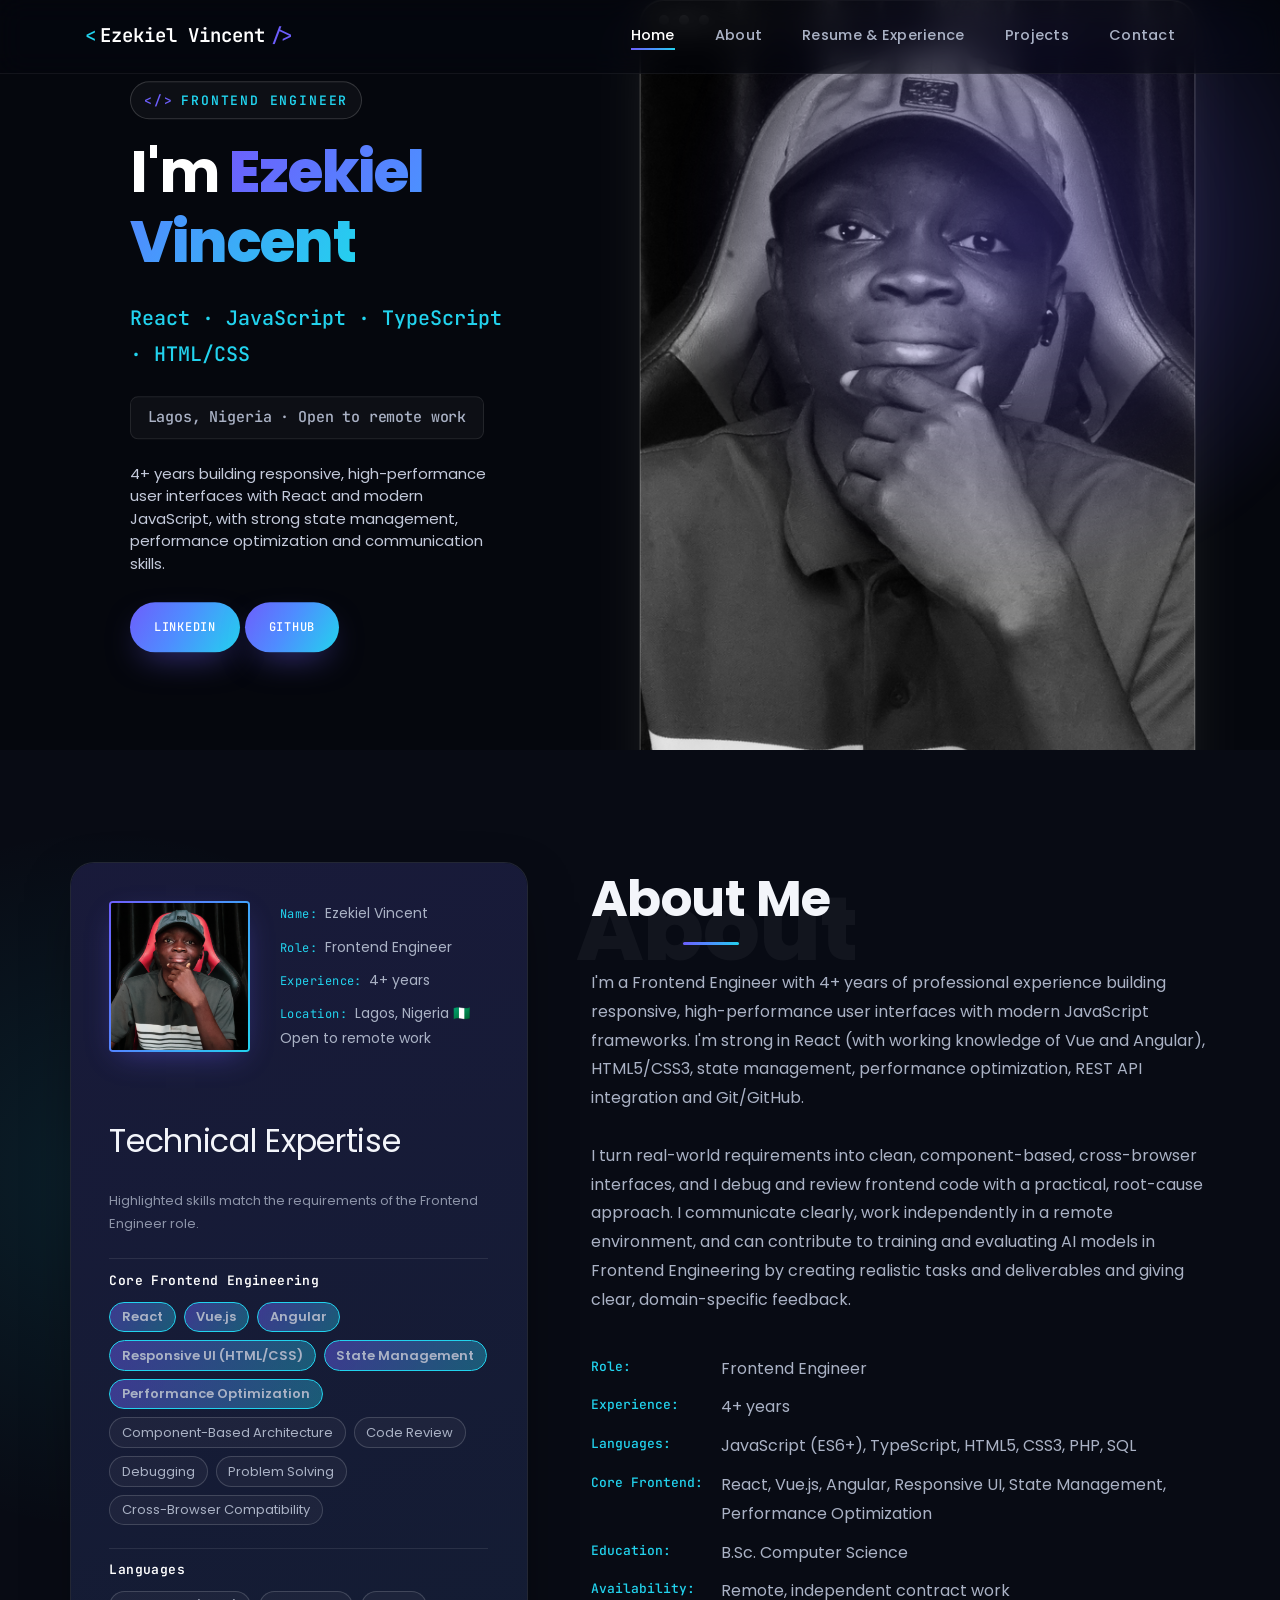
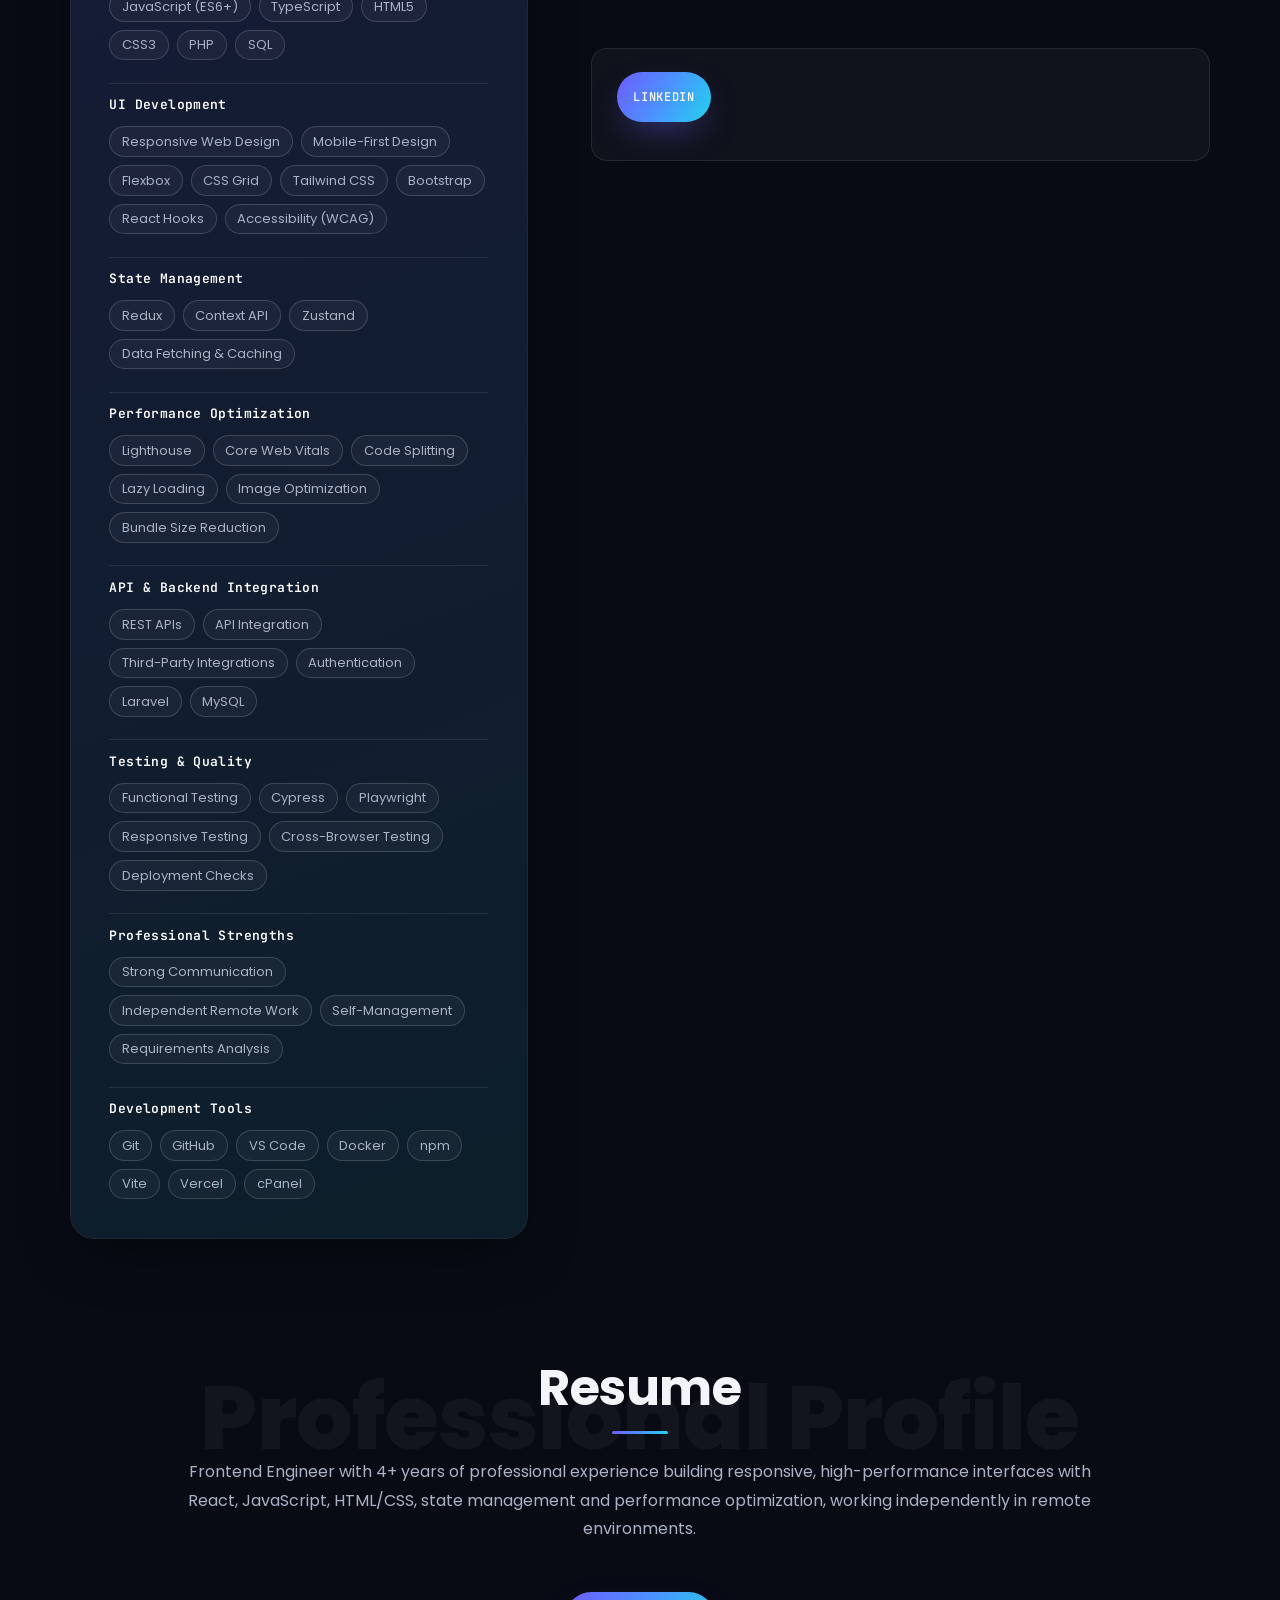
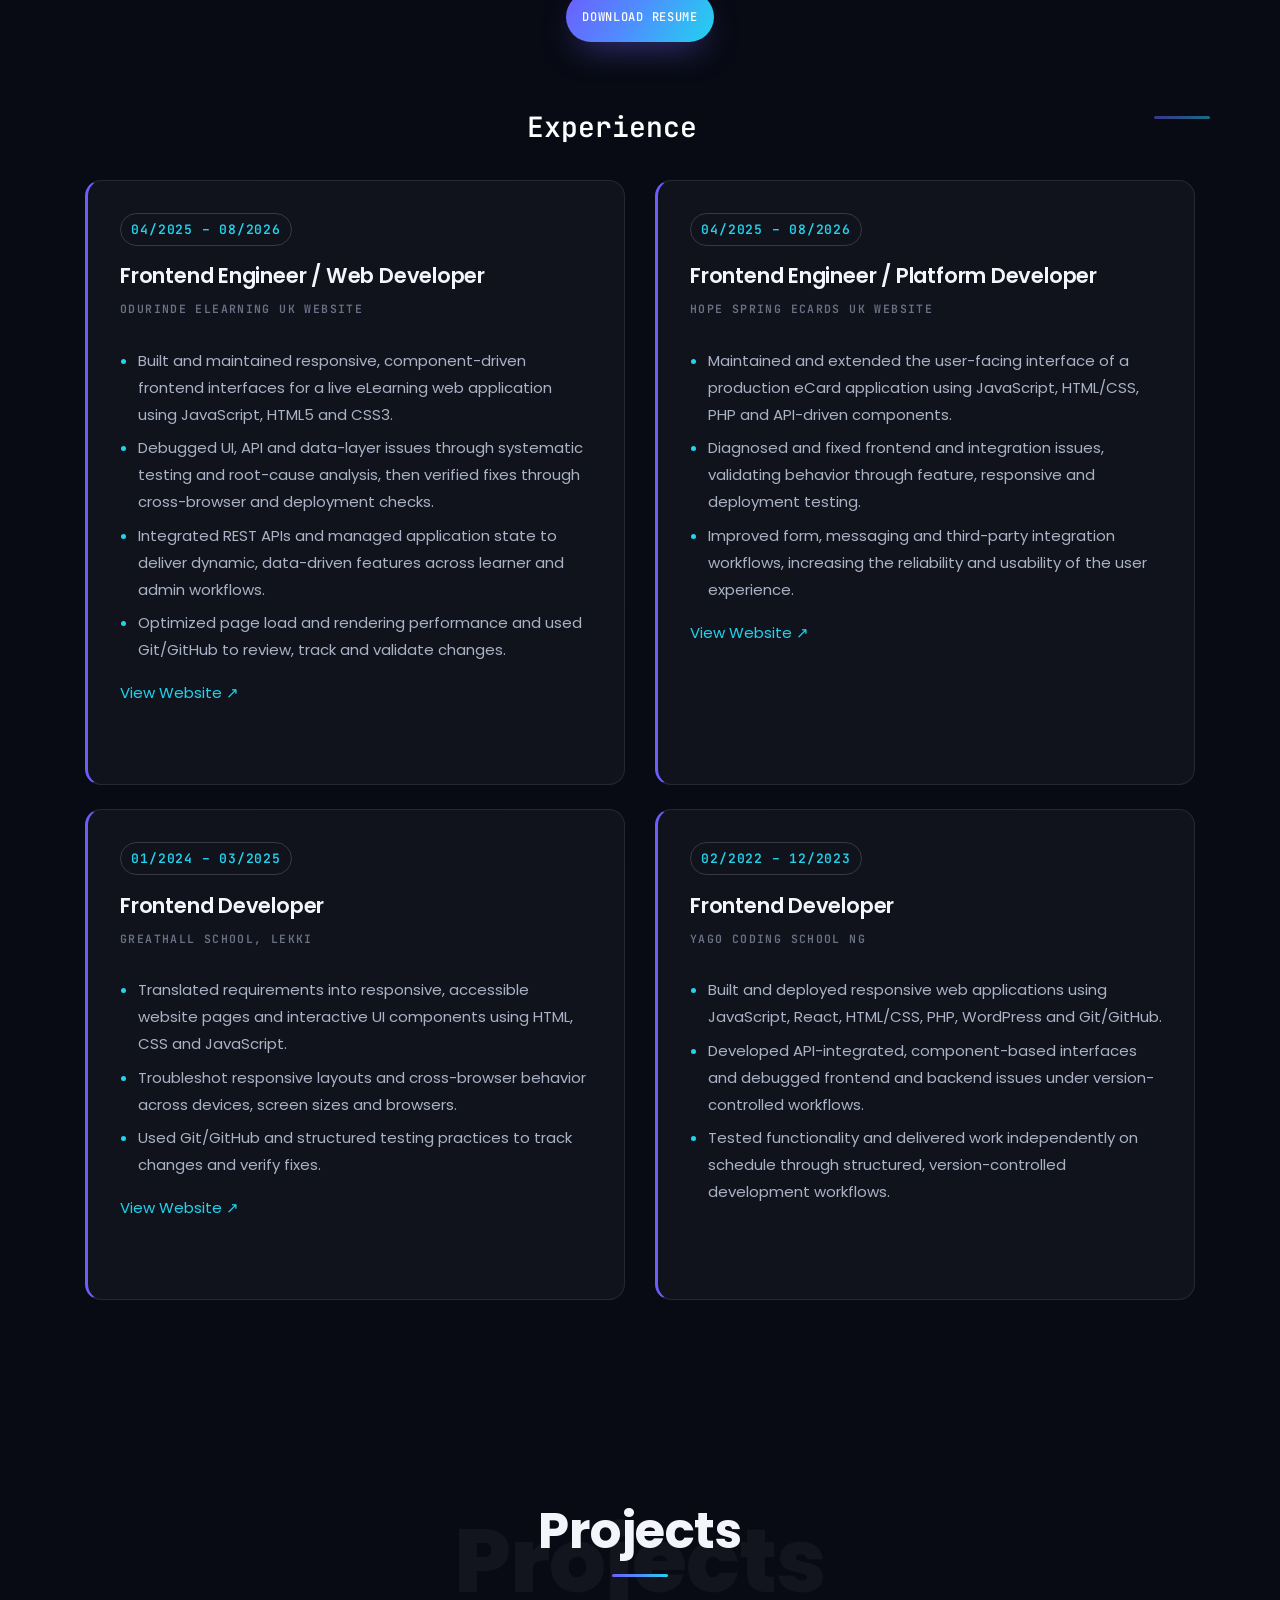
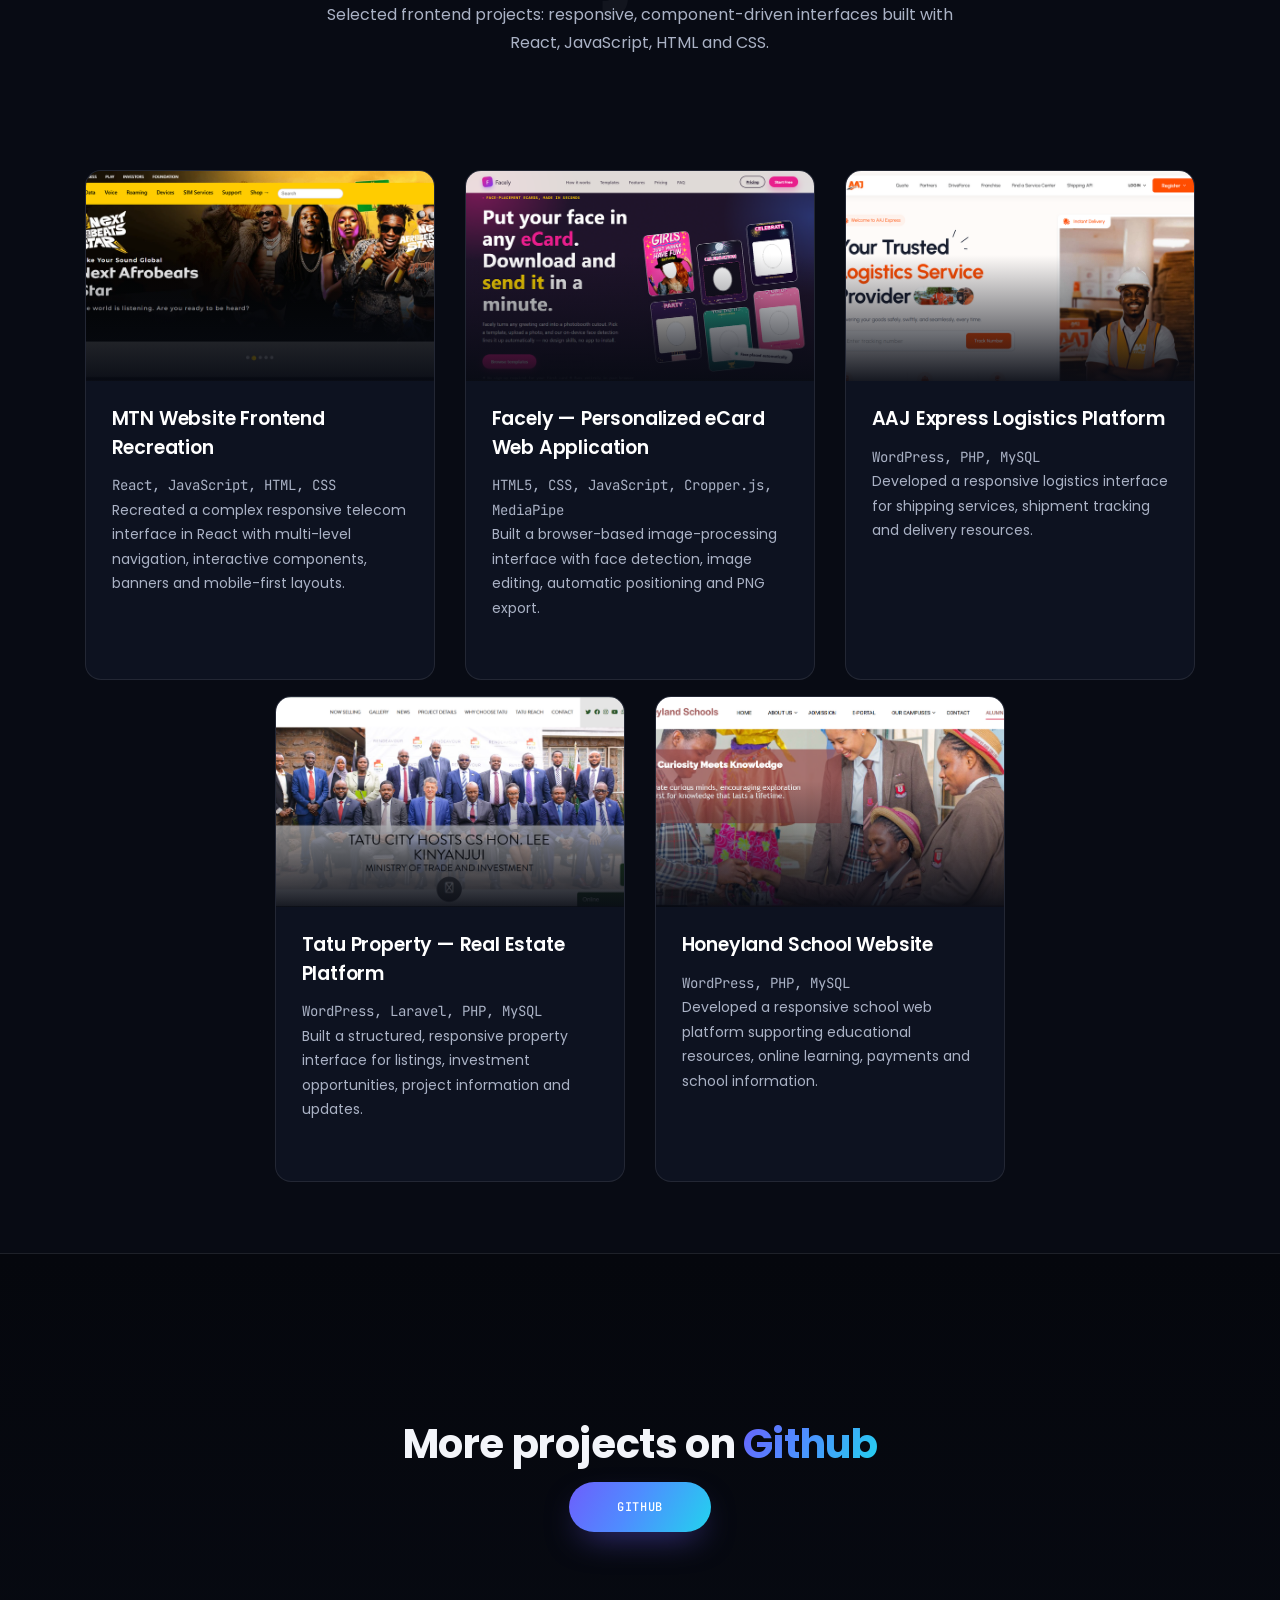
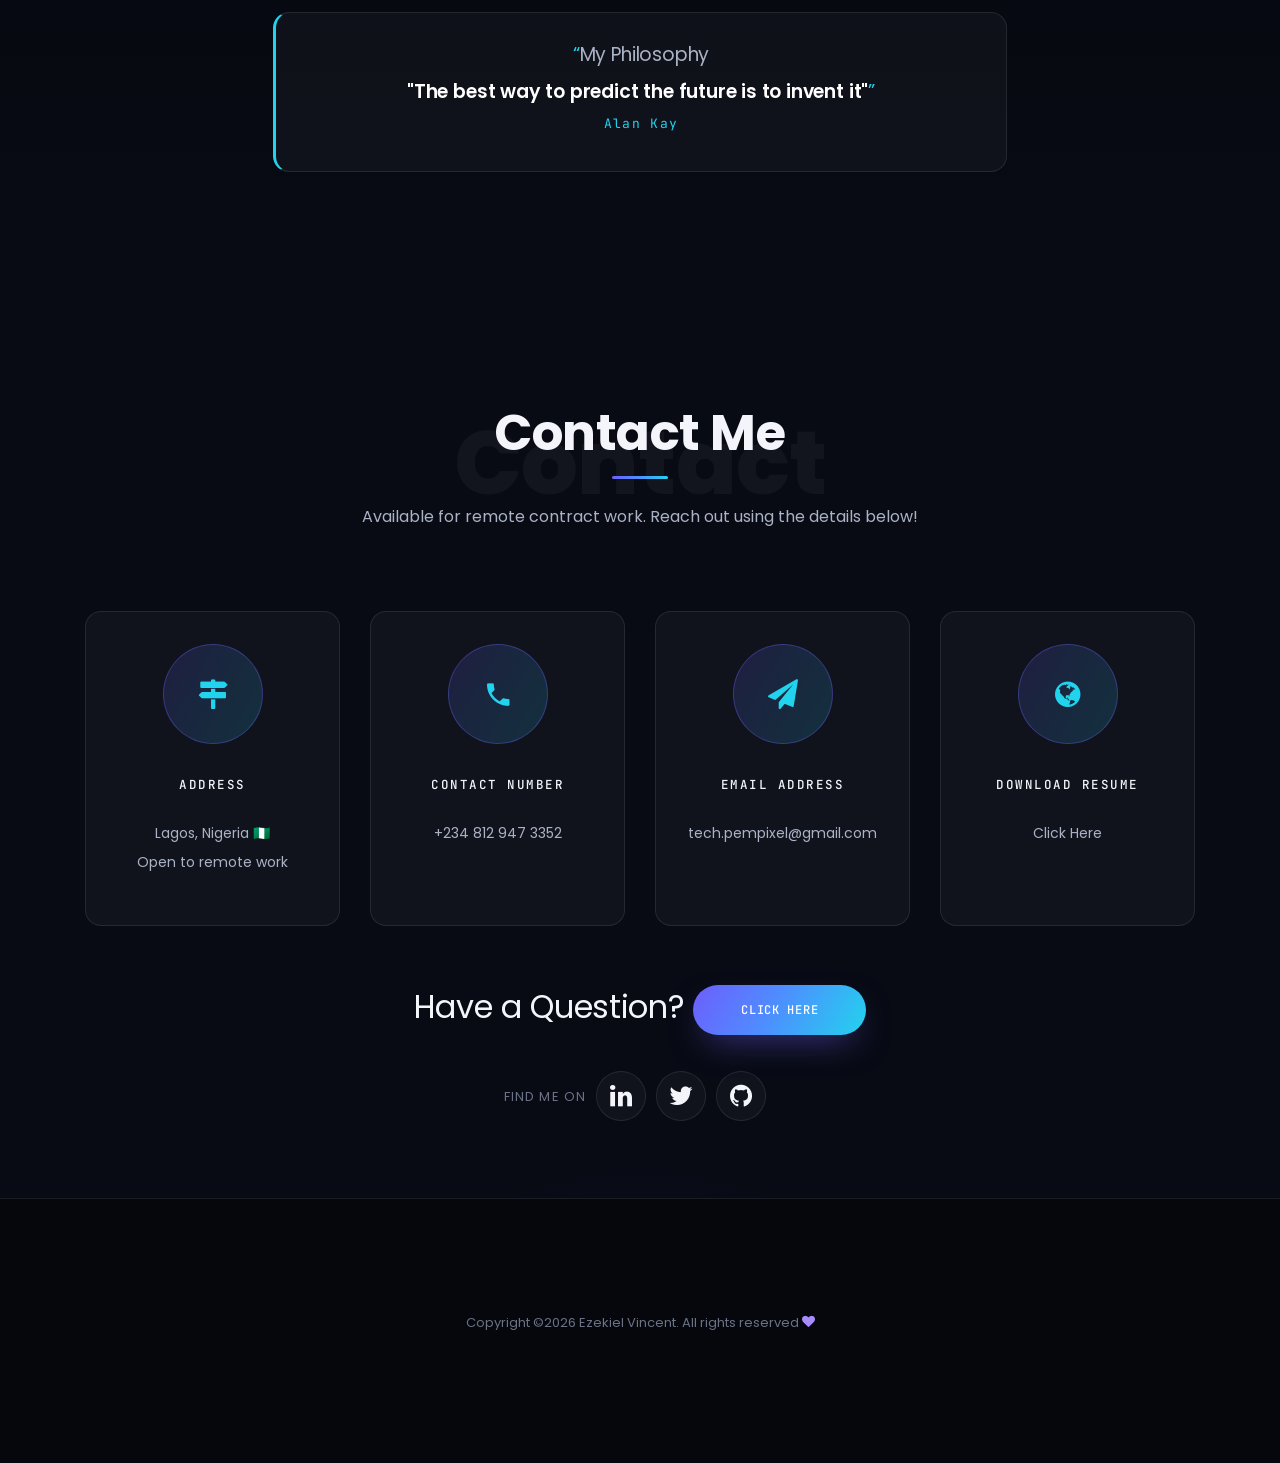
==== commit f0064009: "updatedportfolio" ====
--- a/index.html
+++ b/index.html
@@ -1,8 +1,8 @@
 <!DOCTYPE html>
 <html lang="en">
   <head>
-    <title>Ezekiel Vincent | Junior Software Engineer | Lagos, Nigeria</title>
-    <meta name="description" content="Ezekiel Vincent is a Junior Software Engineer based in Lagos, Nigeria, with 4+ years building, debugging and maintaining web applications using JavaScript, React, PHP, SQL and REST APIs.">
+    <title>Ezekiel Vincent | Frontend Engineer | Lagos, Nigeria (Remote)</title>
+    <meta name="description" content="Ezekiel Vincent is a Frontend Engineer based in Lagos, Nigeria, with 4+ years building responsive, high-performance user interfaces with React, JavaScript, HTML/CSS, state management and performance optimization. Available for remote contract work.">
 
     <link rel="apple-touch-icon" sizes="180x180" href="favicon_io/apple-touch-icon.png">
     <link rel="icon" type="image/png" sizes="32x32" href="favicon_io/favicon-32x32.png">
@@ -117,11 +117,11 @@
 	          	</div>
 		          <div class="one-forth d-flex  align-items-center">
 		          	<div class="text">
-		          		<span class="subheading">Junior Software Engineer</span>
+		          		<span class="subheading">Frontend Engineer</span>
 			            <h1 class="mb-4 mt-3">I'm <span>Ezekiel Vincent</span></h1>
-						<span class="hero-stack">JavaScript · React · PHP · REST&nbsp;APIs</span>
+						<span class="hero-stack">React · JavaScript · TypeScript · HTML/CSS</span>
 			            <h2>Lagos, Nigeria · Open to remote work</h2>
-						<p class="hero-summary mt-3">4+ years building, debugging and maintaining web applications and database-driven systems.</p>
+						<p class="hero-summary mt-3">4+ years building responsive, high-performance user interfaces with React and modern JavaScript, with strong state management, performance optimization and communication skills.</p>
 						<p>
 							<a href="https://www.linkedin.com/in/ezekiel-vincent-635698315" class="btn btn-primary py-3 px-4">LinkedIn</a>
 							<a href="https://github.com/Pempixel-Web" class="btn btn-primary py-3 px-4">GitHub</a>
@@ -154,7 +154,7 @@
 									<div class="col-sm-6 col-md-7">
 									  <div class="about-info">
 										<p><span class="title-s">Name: </span> <span>Ezekiel Vincent</span></p>
-										<p><span class="title-s">Role: </span> <span>Junior Software Engineer</span></p>
+										<p><span class="title-s">Role: </span> <span>Frontend Engineer</span></p>
 										<p><span class="title-s">Experience: </span> <span>4+ years</span></p>
 										<p><span class="title-s">Location: </span> <span>Lagos, Nigeria 🇳🇬<br>Open to remote work</span></p>
 									  </div>
@@ -165,26 +165,27 @@
 								<h2 class="mb-4">Technical Expertise</h2>
 
 <div class="skill-mf">
-    <p class="skill-note">Highlighted skills match the requirements of the Junior Software Engineer role.</p>
-
-    <p class="title-s skill-group-title">Core Engineering</p>
-    <div class="skill-tags"><span class="skill-tag skill-tag--core">System Design</span><span class="skill-tag skill-tag--core">Software Architecture</span><span class="skill-tag skill-tag--core">Algorithms</span><span class="skill-tag skill-tag--core">Data Structures</span><span class="skill-tag skill-tag--core">Code Review</span><span class="skill-tag skill-tag--core">Debugging</span></div>
-    <div class="skill-tags mt-2"><span class="skill-tag">Problem Solving</span></div>
-
+    <p class="skill-note">Highlighted skills match the requirements of the Frontend Engineer role.</p>
+
+    <p class="title-s skill-group-title">Core Frontend Engineering</p>
+    <div class="skill-tags"><span class="skill-tag skill-tag--core">React</span><span class="skill-tag skill-tag--core">Vue.js</span><span class="skill-tag skill-tag--core">Angular</span><span class="skill-tag skill-tag--core">Responsive UI (HTML/CSS)</span><span class="skill-tag skill-tag--core">State Management</span><span class="skill-tag skill-tag--core">Performance Optimization</span></div>
+    <div class="skill-tags mt-2"><span class="skill-tag">Component-Based Architecture</span><span class="skill-tag">Code Review</span><span class="skill-tag">Debugging</span><span class="skill-tag">Problem Solving</span><span class="skill-tag">Cross-Browser Compatibility</span></div>
     <p class="title-s skill-group-title">Languages</p>
-    <div class="skill-tags"><span class="skill-tag">JavaScript</span><span class="skill-tag">TypeScript</span><span class="skill-tag">PHP</span><span class="skill-tag">SQL</span><span class="skill-tag">HTML5</span><span class="skill-tag">CSS3</span></div>
-
-    <p class="title-s skill-group-title">Application Development</p>
-    <div class="skill-tags"><span class="skill-tag">React</span><span class="skill-tag">Laravel</span><span class="skill-tag">REST APIs</span><span class="skill-tag">Authentication</span><span class="skill-tag">Database-Driven Applications</span></div>
-
-    <p class="title-s skill-group-title">Data &amp; Integrations</p>
-    <div class="skill-tags"><span class="skill-tag">MySQL</span><span class="skill-tag">SQL</span><span class="skill-tag">API Integration</span><span class="skill-tag">Third-Party Integrations</span><span class="skill-tag">Database Integration</span></div>
-
+    <div class="skill-tags"><span class="skill-tag">JavaScript (ES6+)</span><span class="skill-tag">TypeScript</span><span class="skill-tag">HTML5</span><span class="skill-tag">CSS3</span><span class="skill-tag">PHP</span><span class="skill-tag">SQL</span></div>
+    <p class="title-s skill-group-title">UI Development</p>
+    <div class="skill-tags"><span class="skill-tag">Responsive Web Design</span><span class="skill-tag">Mobile-First Design</span><span class="skill-tag">Flexbox</span><span class="skill-tag">CSS Grid</span><span class="skill-tag">Tailwind CSS</span><span class="skill-tag">Bootstrap</span><span class="skill-tag">React Hooks</span><span class="skill-tag">Accessibility (WCAG)</span></div>
+    <p class="title-s skill-group-title">State Management</p>
+    <div class="skill-tags"><span class="skill-tag">Redux</span><span class="skill-tag">Context API</span><span class="skill-tag">Zustand</span><span class="skill-tag">Data Fetching &amp; Caching</span></div>
+    <p class="title-s skill-group-title">Performance Optimization</p>
+    <div class="skill-tags"><span class="skill-tag">Lighthouse</span><span class="skill-tag">Core Web Vitals</span><span class="skill-tag">Code Splitting</span><span class="skill-tag">Lazy Loading</span><span class="skill-tag">Image Optimization</span><span class="skill-tag">Bundle Size Reduction</span></div>
+    <p class="title-s skill-group-title">API &amp; Backend Integration</p>
+    <div class="skill-tags"><span class="skill-tag">REST APIs</span><span class="skill-tag">API Integration</span><span class="skill-tag">Third-Party Integrations</span><span class="skill-tag">Authentication</span><span class="skill-tag">Laravel</span><span class="skill-tag">MySQL</span></div>
     <p class="title-s skill-group-title">Testing &amp; Quality</p>
     <div class="skill-tags"><span class="skill-tag">Functional Testing</span><span class="skill-tag">Cypress</span><span class="skill-tag">Playwright</span><span class="skill-tag">Responsive Testing</span><span class="skill-tag">Cross-Browser Testing</span><span class="skill-tag">Deployment Checks</span></div>
-
+    <p class="title-s skill-group-title">Professional Strengths</p>
+    <div class="skill-tags"><span class="skill-tag">Strong Communication</span><span class="skill-tag">Independent Remote Work</span><span class="skill-tag">Self-Management</span><span class="skill-tag">Requirements Analysis</span></div>
     <p class="title-s skill-group-title">Development Tools</p>
-    <div class="skill-tags"><span class="skill-tag">Git</span><span class="skill-tag">GitHub</span><span class="skill-tag">cPanel</span></div>
+    <div class="skill-tags"><span class="skill-tag">Git</span><span class="skill-tag">GitHub</span><span class="skill-tag">VS Code</span><span class="skill-tag">Docker</span><span class="skill-tag">npm</span><span class="skill-tag">Vite</span><span class="skill-tag">Vercel</span><span class="skill-tag">cPanel</span></div>
 </div>
 								  <!-- Development Tools -->
 							</div>
@@ -198,17 +199,18 @@
 								<h1 class="big">About</h1>
 								<h2 class="mb-4">About Me</h2>
 								<p>
-									I'm a Software Engineer with 4+ years of hands-on experience building, debugging, testing and maintaining web applications and database-driven systems. I'm strong in JavaScript, React, PHP, SQL, REST APIs and Git/GitHub.
+									I'm a Frontend Engineer with 4+ years of professional experience building responsive, high-performance user interfaces with modern JavaScript frameworks. I'm strong in React (with working knowledge of Vue and Angular), HTML5/CSS3, state management, performance optimization, REST API integration and Git/GitHub.
 <br>
 <br>
-I diagnose frontend, backend and data-layer issues, implement application features, integrate APIs and translate requirements into reliable software. I have a strong foundation in software architecture, system design, algorithms, data structures and code review, with a practical problem-solving approach.
+I turn real-world requirements into clean, component-based, cross-browser interfaces, and I debug and review frontend code with a practical, root-cause approach. I communicate clearly, work independently in a remote environment, and can contribute to training and evaluating AI models in Frontend Engineering by creating realistic tasks and deliverables and giving clear, domain-specific feedback.
 								</p>
 								<ul class="about-info mt-4 px-md-0 px-2">
-									<li class="d-flex"><span>Role:</span> <span>Junior Software Engineer</span></li>
+									<li class="d-flex"><span>Role:</span> <span>Frontend Engineer</span></li>
 									<li class="d-flex"><span>Experience:</span> <span>4+ years</span></li>
-									<li class="d-flex"><span>Languages:</span> <span>JavaScript, TypeScript, PHP, SQL, HTML5, CSS3</span></li>
-									<li class="d-flex"><span>Core Engineering:</span> <span>System Design, Software Architecture, Algorithms, Data Structures, Code Review, Debugging</span></li>
+									<li class="d-flex"><span>Languages:</span> <span>JavaScript (ES6+), TypeScript, HTML5, CSS3, PHP, SQL</span></li>
+									<li class="d-flex"><span>Core Frontend:</span> <span>React, Vue.js, Angular, Responsive UI, State Management, Performance Optimization</span></li>
 									<li class="d-flex"><span>Education:</span> <span>B.Sc. Computer Science</span></li>
+									<li class="d-flex"><span>Availability:</span> <span>Remote, independent contract work</span></li>
 								</ul>
 							</div>
 						</div>
@@ -238,10 +240,10 @@
           <div class="col-md-10 heading-section text-center">
           	<h1 class="big big-2">Professional Profile</h1>
             <h2 class="mb-4">Resume</h2>
-            <p>Software Engineer with 4+ years of hands-on experience building, debugging, testing and maintaining web applications and database-driven systems, across frontend, backend and data layers.</p>
+            <p>Frontend Engineer with 4+ years of professional experience building responsive, high-performance interfaces with React, JavaScript, HTML/CSS, state management and performance optimization, working independently in remote environments.</p>
 			<div class="row justify-content-center mt-5">
 				<div class="col-md-6 text-center ftco-animate">
-					<p><a href="https://drive.google.com/file/d/14lGkr-fkpWCv7ZLXQa_A-XYrLDye-sKT/view?usp=sharing" class="btn btn-primary py-3 px-3">Download Resume</a></p>
+					<p><a href="https://drive.google.com/file/d/10nmCyprSvuLdIX8A1D6FrjxrOx6KrWEN/view?usp=sharing" class="btn btn-primary py-3 px-3">Download Resume</a></p>
 				</div>
 			</div>
           </div>
@@ -259,12 +261,13 @@
     <div class="col-md-6">
         <div class="resume-wrap">
             <span class="date">04/2025 – 08/2026</span>
-            <h2>Software Engineer / Web Developer</h2>
+            <h2>Frontend Engineer / Web Developer</h2>
             <span class="position">Odurinde eLearning UK Website</span>
             <ul class="mt-4">
-                <li>Developed and maintained responsive frontend and backend functionality for a live web application, supporting application workflows, integrations and database-backed features.</li>
-                <li>Debugged issues across frontend, backend and database layers through systematic testing, root-cause analysis and deployment verification.</li>
-                <li>Implemented API- and database-driven features and used Git/GitHub to maintain and validate development changes.</li>
+                <li>Built and maintained responsive, component-driven frontend interfaces for a live eLearning web application using JavaScript, HTML5 and CSS3.</li>
+                <li>Debugged UI, API and data-layer issues through systematic testing and root-cause analysis, then verified fixes through cross-browser and deployment checks.</li>
+                <li>Integrated REST APIs and managed application state to deliver dynamic, data-driven features across learner and admin workflows.</li>
+                <li>Optimized page load and rendering performance and used Git/GitHub to review, track and validate changes.</li>
             </ul>
             <p class="mt-3">
                 <a href="https://www.odurinde.com/" target="_blank" rel="noopener noreferrer">View Website ↗</a>
@@ -275,12 +278,12 @@
     <div class="col-md-6">
         <div class="resume-wrap">
             <span class="date">04/2025 – 08/2026</span>
-            <h2>Software Engineer / Platform Developer</h2>
+            <h2>Frontend Engineer / Platform Developer</h2>
             <span class="position">Hope Spring eCards UK Website</span>
             <ul class="mt-4">
-                <li>Maintained and extended a production eCard application using PHP, JavaScript, HTML/CSS, MySQL, APIs and WordPress-based application components.</li>
-                <li>Diagnosed production issues across application, integration and data layers, implementing corrective fixes and validating behavior through feature and deployment testing.</li>
-                <li>Supported form, messaging and third-party integration workflows while improving application reliability and user-facing functionality.</li>
+                <li>Maintained and extended the user-facing interface of a production eCard application using JavaScript, HTML/CSS, PHP and API-driven components.</li>
+                <li>Diagnosed and fixed frontend and integration issues, validating behavior through feature, responsive and deployment testing.</li>
+                <li>Improved form, messaging and third-party integration workflows, increasing the reliability and usability of the user experience.</li>
             </ul>
             <p class="mt-3">
                 <a href="https://ecards.hopespring.org.uk/" target="_blank" rel="noopener noreferrer">View Website ↗</a>
@@ -291,11 +294,11 @@
     <div class="col-md-6">
         <div class="resume-wrap">
             <span class="date">01/2024 – 03/2025</span>
-            <h2>Software Developer</h2>
+            <h2>Frontend Developer</h2>
             <span class="position">Greathall School, Lekki</span>
             <ul class="mt-4">
-                <li>Contributed to development of a school website by translating requirements into functional application pages and resolving implementation issues.</li>
-                <li>Implemented and tested frontend functionality with HTML, CSS and JavaScript, troubleshooting responsive and cross-browser behavior.</li>
+                <li>Translated requirements into responsive, accessible website pages and interactive UI components using HTML, CSS and JavaScript.</li>
+                <li>Troubleshot responsive layouts and cross-browser behavior across devices, screen sizes and browsers.</li>
                 <li>Used Git/GitHub and structured testing practices to track changes and verify fixes.</li>
             </ul>
             <p class="mt-3">
@@ -307,12 +310,12 @@
     <div class="col-md-6">
         <div class="resume-wrap">
             <span class="date">02/2022 – 12/2023</span>
-            <h2>Software Developer</h2>
+            <h2>Frontend Developer</h2>
             <span class="position">Yago Coding School NG</span>
             <ul class="mt-4">
-                <li>Built and deployed practical web applications using JavaScript, React, PHP, WordPress, HTML/CSS and Git/GitHub.</li>
-                <li>Debugged application issues, tested functionality and worked through implementation problems across frontend and backend components.</li>
-                <li>Developed database-backed and API-integrated features while maintaining version-controlled development workflows.</li>
+                <li>Built and deployed responsive web applications using JavaScript, React, HTML/CSS, PHP, WordPress and Git/GitHub.</li>
+                <li>Developed API-integrated, component-based interfaces and debugged frontend and backend issues under version-controlled workflows.</li>
+                <li>Tested functionality and delivered work independently on schedule through structured, version-controlled development workflows.</li>
             </ul>
         </div>
     </div>
@@ -330,63 +333,60 @@
           <div class="col-md-7 heading-section text-center">
             <h1 class="big big-2">Projects</h1>
             <h2 class="mb-4">Projects</h2>
-            <p>Selected software projects.</p>
+            <p>Selected frontend projects: responsive, component-driven interfaces built with React, JavaScript, HTML and CSS.</p>
           </div>
         </div>
         <div class="row d-flex">
+          <div class="col-md-4 d-flex">
+            <div class="blog-entry justify-content-end">
+              <a href="https://mtn-website-recreation.vercel.app/" class="block-20" style="background-image: url('images/mtn project.png');"></a>
+              <div class="text mt-3 float-right d-block">
+                <h3 class="heading"><a href="https://mtn-website-recreation.vercel.app/">MTN Website Frontend Recreation</a></h3>
+                <p class="project-stack">React, JavaScript, HTML, CSS</p>
+                <p>Recreated a complex responsive telecom interface in React with multi-level navigation, interactive components, banners and mobile-first layouts.</p>
+              </div>
+            </div>
+          </div>
+          <div class="col-md-4 d-flex">
+            <div class="blog-entry justify-content-end">
+              <a href="https://facelyecards.vercel.app/" class="block-20" style="background-image: url('images/facely.png');"></a>
+              <div class="text mt-3 float-right d-block">
+                <h3 class="heading"><a href="https://facelyecards.vercel.app/">Facely — Personalized eCard Web Application</a></h3>
+                <p class="project-stack">HTML5, CSS, JavaScript, Cropper.js, MediaPipe</p>
+                <p>Built a browser-based image-processing interface with face detection, image editing, automatic positioning and PNG export.</p>
+              </div>
+            </div>
+          </div>
           <div class="col-md-4 d-flex">
             <div class="blog-entry justify-content-end">
               <a href="https://aajexpress.com/" class="block-20" style="background-image: url('images/logistics.png');"></a>
               <div class="text mt-3 float-right d-block">
                 <h3 class="heading"><a href="https://aajexpress.com/">AAJ Express Logistics Platform</a></h3>
                 <p class="project-stack">WordPress, PHP, MySQL</p>
-                <p>Developed a responsive logistics platform with database-driven functionality for shipping services, tracking information and delivery resources.</p>
+                <p>Developed a responsive logistics interface for shipping services, shipment tracking and delivery resources.</p>
               </div>
             </div>
           </div>
-
           <div class="col-md-4 d-flex">
             <div class="blog-entry justify-content-end">
               <a href="https://tatuproperty.com/" class="block-20" style="background-image: url('images/project4.png');"></a>
               <div class="text mt-3 float-right d-block">
                 <h3 class="heading"><a href="https://tatuproperty.com/">Tatu Property — Real Estate Platform</a></h3>
                 <p class="project-stack">WordPress, Laravel, PHP, MySQL</p>
-                <p>Developed a structured property platform for listings, investment opportunities, project information and updates using database-backed application functionality.</p>
+                <p>Built a structured, responsive property interface for listings, investment opportunities, project information and updates.</p>
               </div>
             </div>
           </div>
-
           <div class="col-md-4 d-flex">
             <div class="blog-entry justify-content-end">
               <a href="https://honeylandschools.com/" class="block-20" style="background-image: url('images/project1.png');"></a>
               <div class="text mt-3 float-right d-block">
                 <h3 class="heading"><a href="https://honeylandschools.com/">Honeyland School Website</a></h3>
                 <p class="project-stack">WordPress, PHP, MySQL</p>
-                <p>Developed a school web platform supporting educational resources, online learning, payments and school information management.</p>
+                <p>Developed a responsive school web platform supporting educational resources, online learning, payments and school information.</p>
               </div>
             </div>
-          </div>
-
-          <div class="col-md-4 d-flex">
-            <div class="blog-entry justify-content-end">
-              <a href="https://facelyecards.vercel.app/" class="block-20" style="background-image: url('images/facely.png');"></a>
-              <div class="text mt-3 float-right d-block">
-                <h3 class="heading"><a href="https://facelyecards.vercel.app/">Facely — Personalized eCard Web Application</a></h3>
-                <p class="project-stack">HTML5, CSS, JavaScript, Cropper.js, MediaPipe</p>
-                <p>Built a browser-based image-processing workflow with face detection, image editing, automatic positioning and PNG export.</p>
-              </div>
-            </div>
-          </div>
-
-          <div class="col-md-4 d-flex">
-            <div class="blog-entry justify-content-end">
-              <a href="https://mtn-website-recreation.vercel.app/" class="block-20" style="background-image: url('images/mtn project.png');"></a>
-              <div class="text mt-3 float-right d-block">
-                <h3 class="heading"><a href="https://mtn-website-recreation.vercel.app/">MTN Website Frontend Recreation</a></h3>
-                <p class="project-stack">React, JavaScript, HTML, CSS</p>
-                <p>Recreated a complex responsive telecom interface with multi-level navigation, interactive UI components, banners and mobile layouts.</p>
-              </div>
-            </div>
+            
           </div>
         </div>
         
@@ -423,7 +423,7 @@
           <div class="col-md-7 heading-section text-center">
             <h1 class="big big-2">Contact</h1>
             <h2 class="mb-4">Contact Me</h2>
-            <p>Below are the details to reach out to me!</p>
+            <p>Available for remote contract work. Reach out using the details below!</p>
           </div>
         </div>
 
